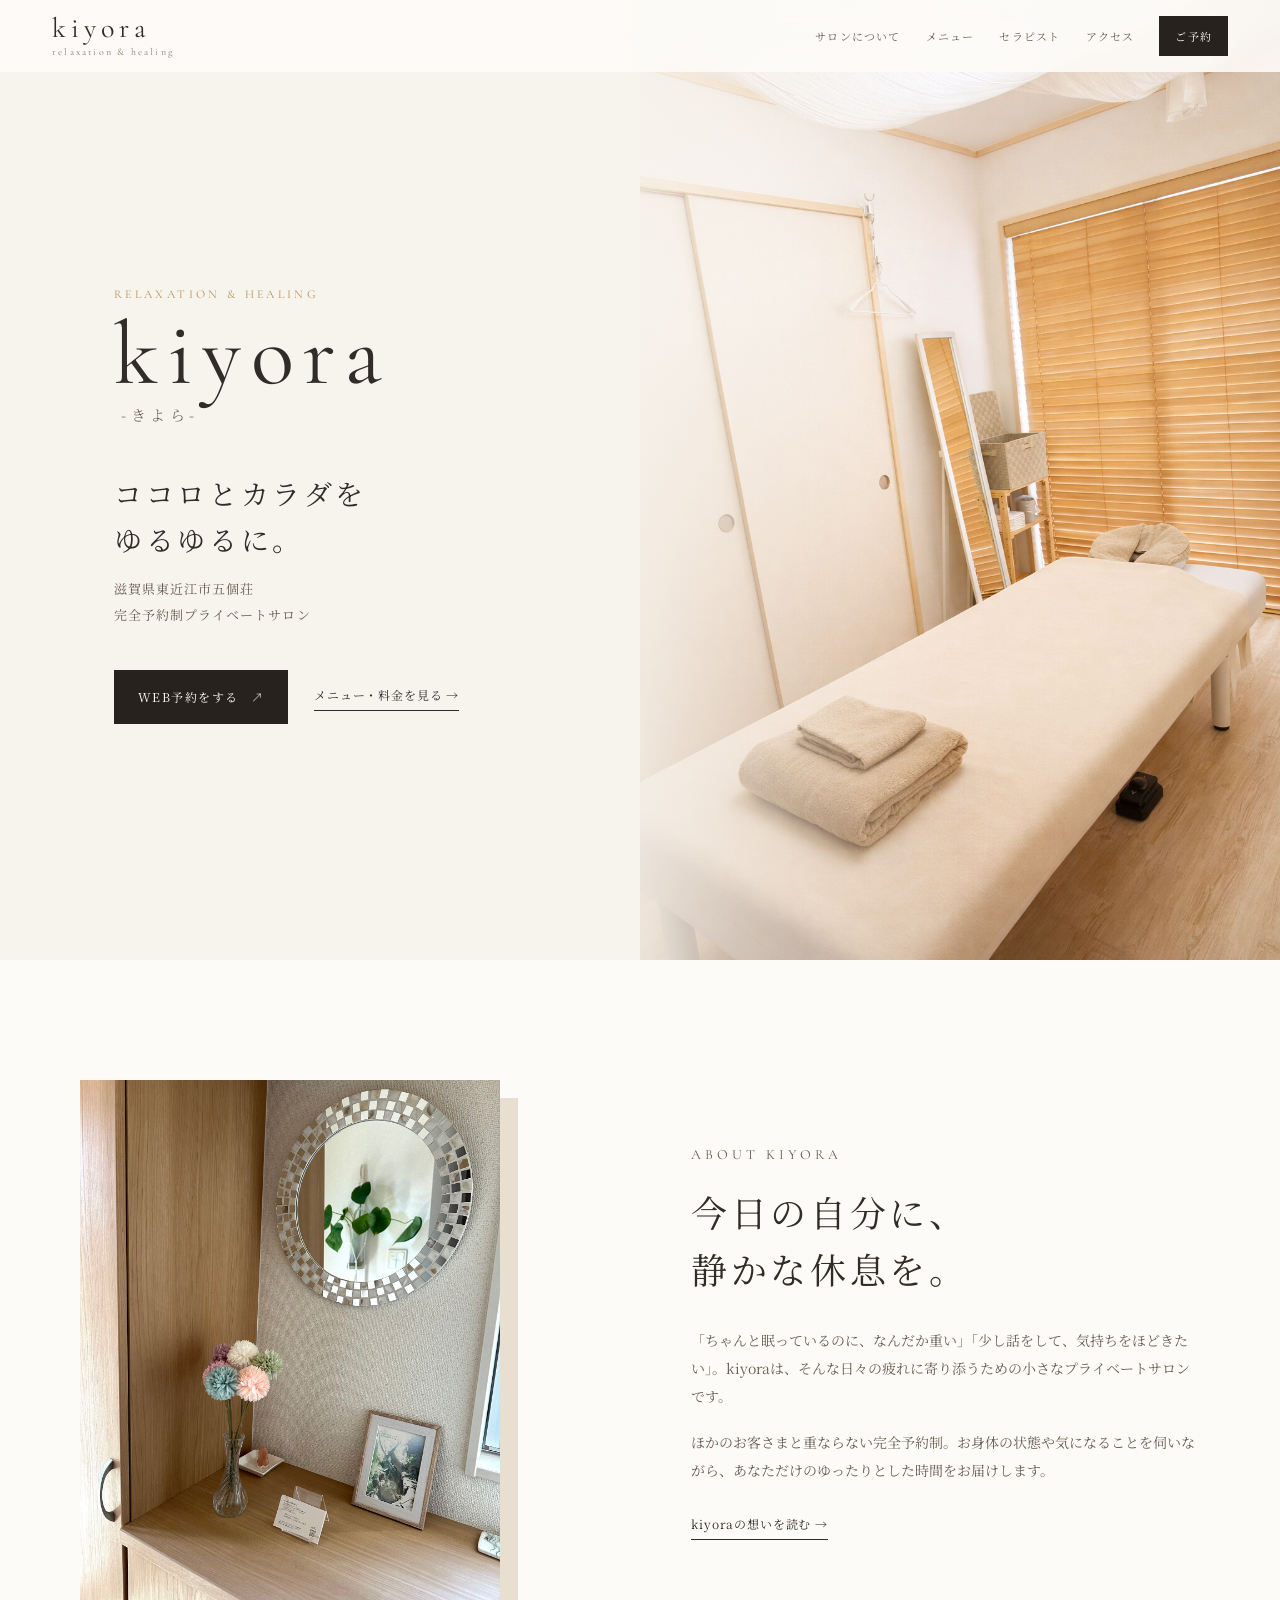
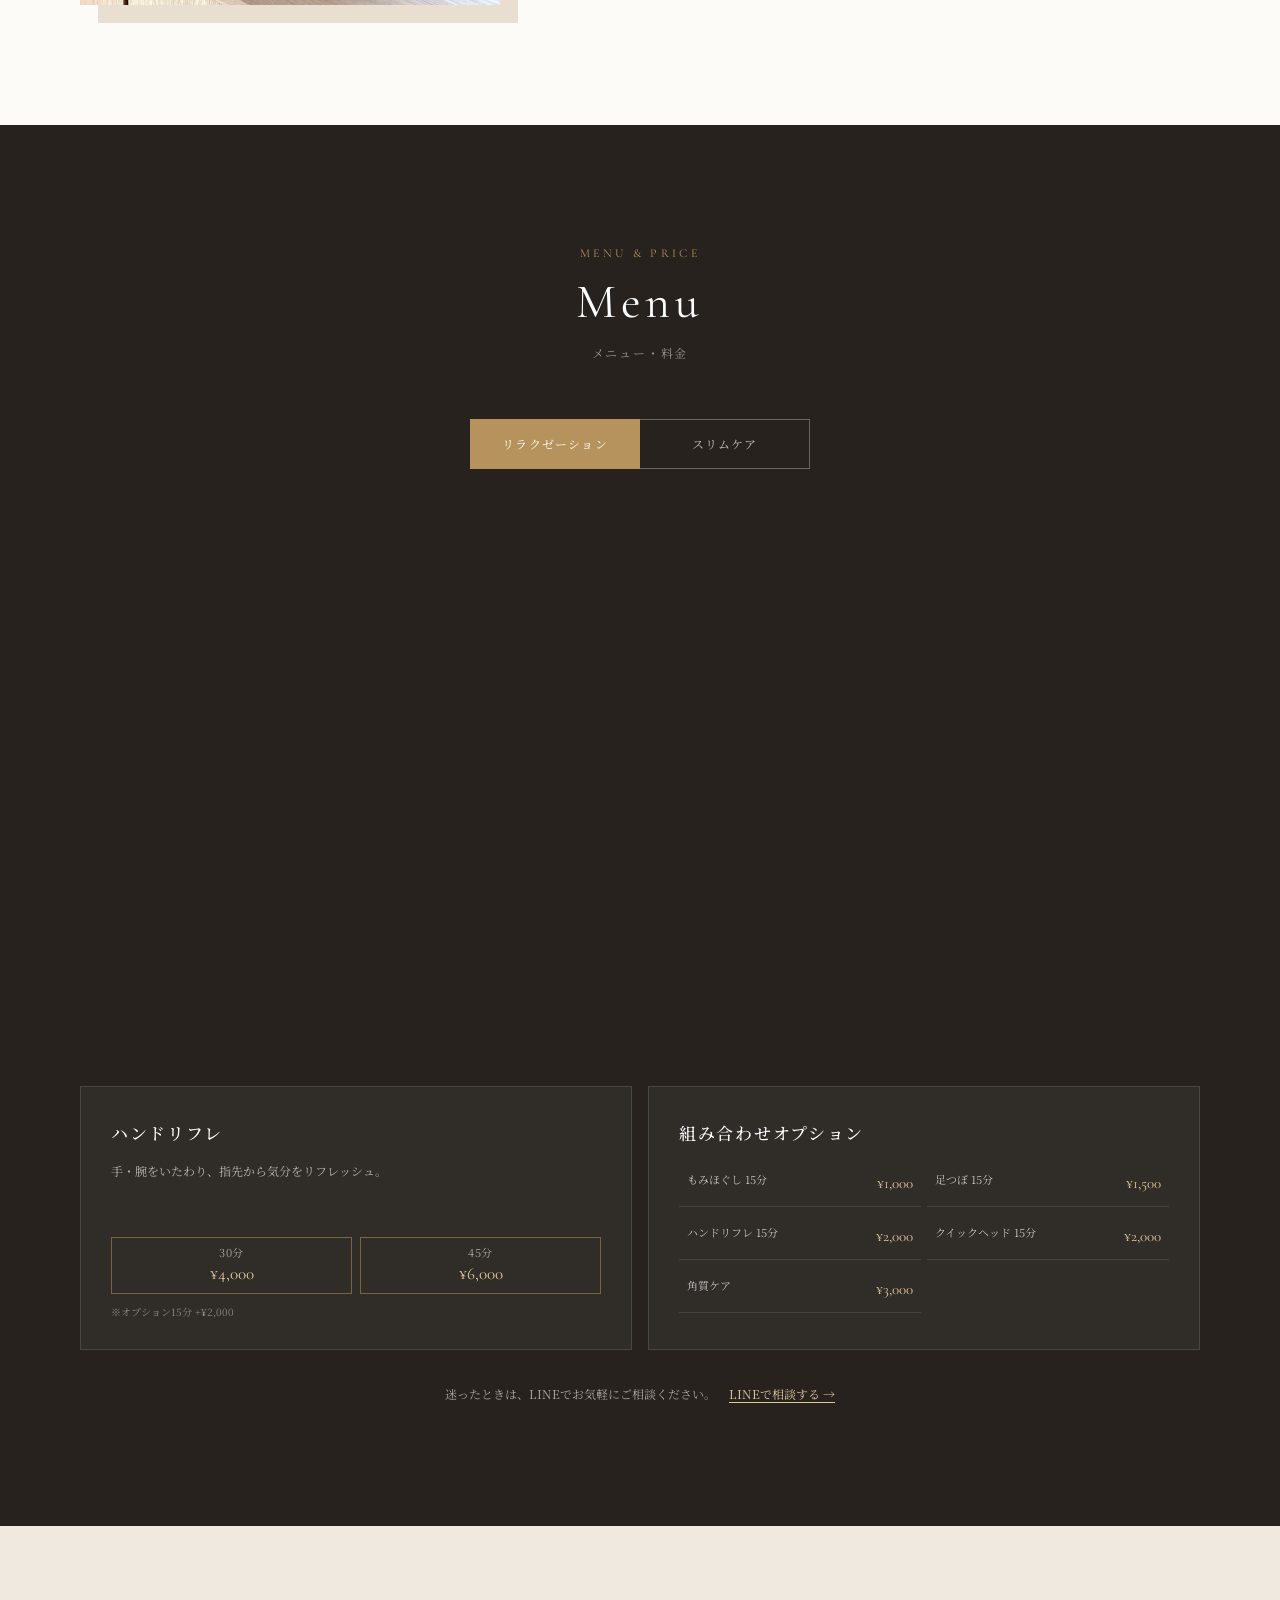
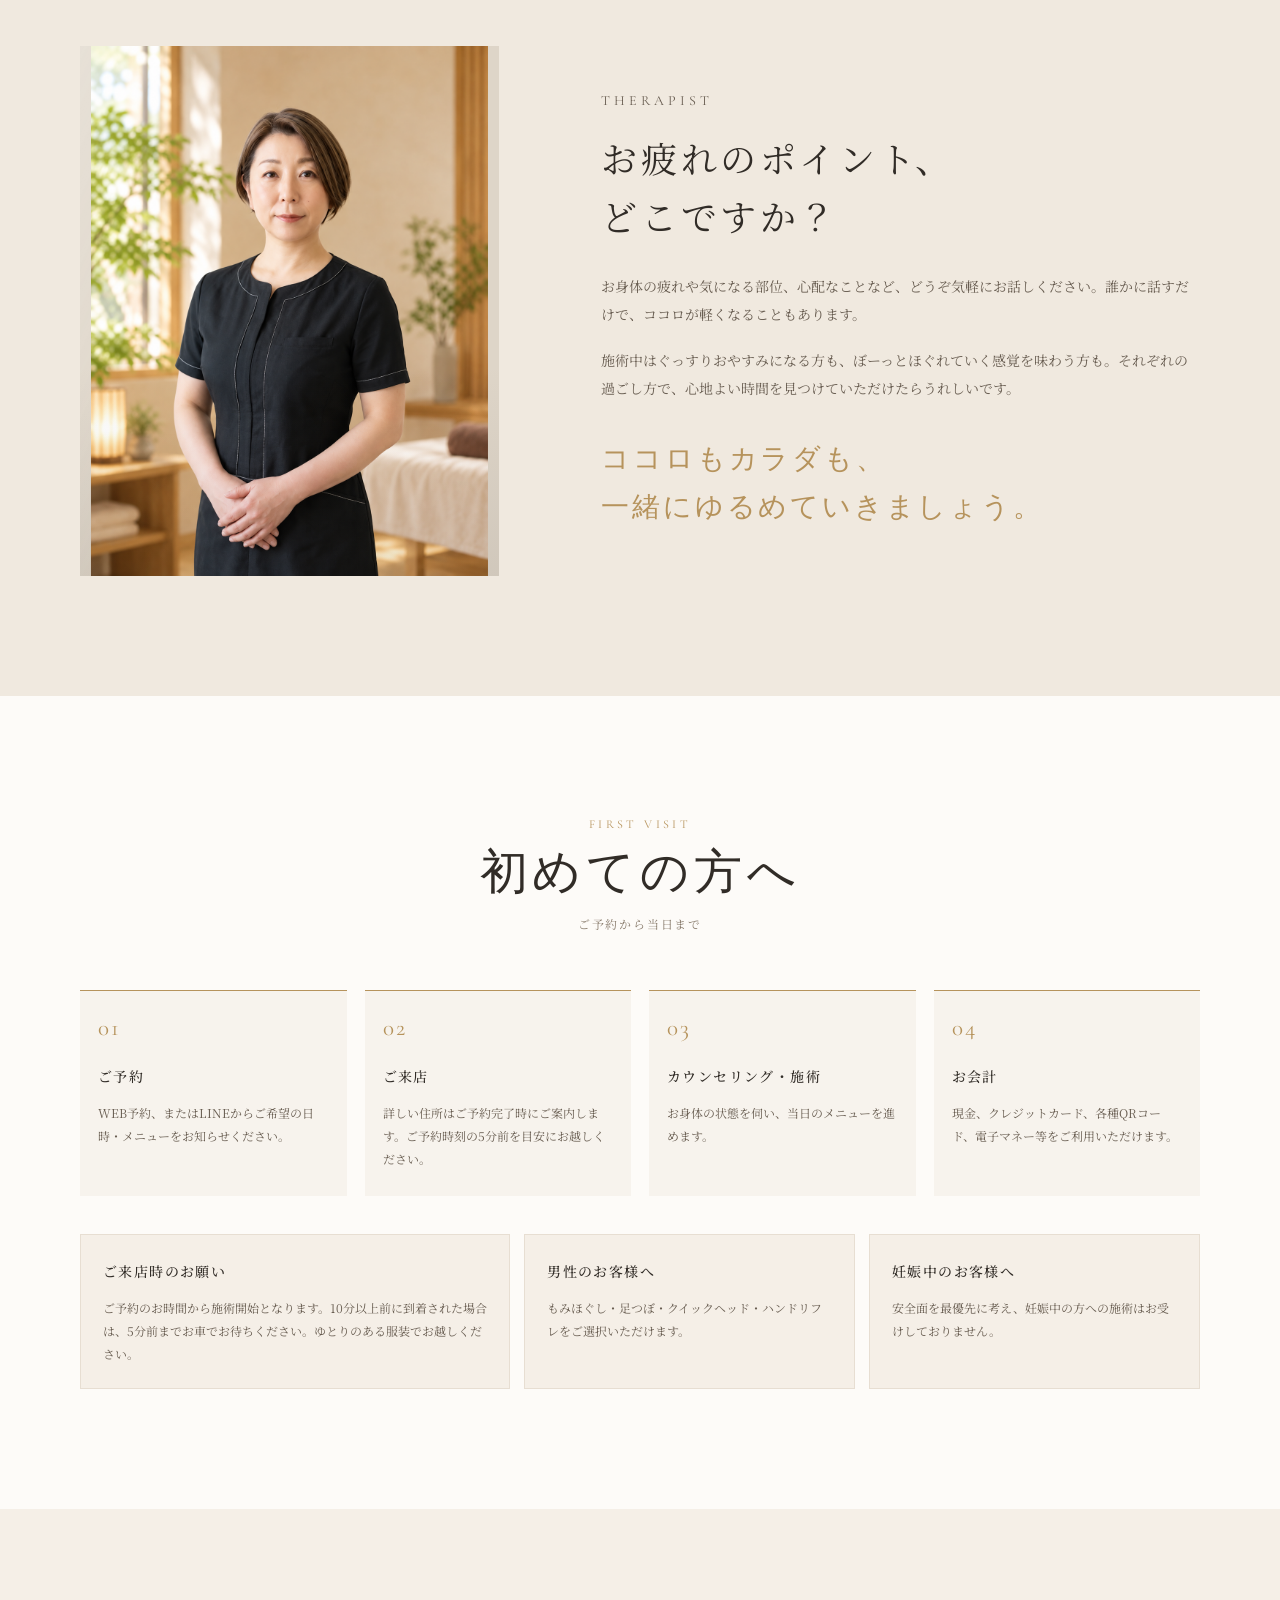
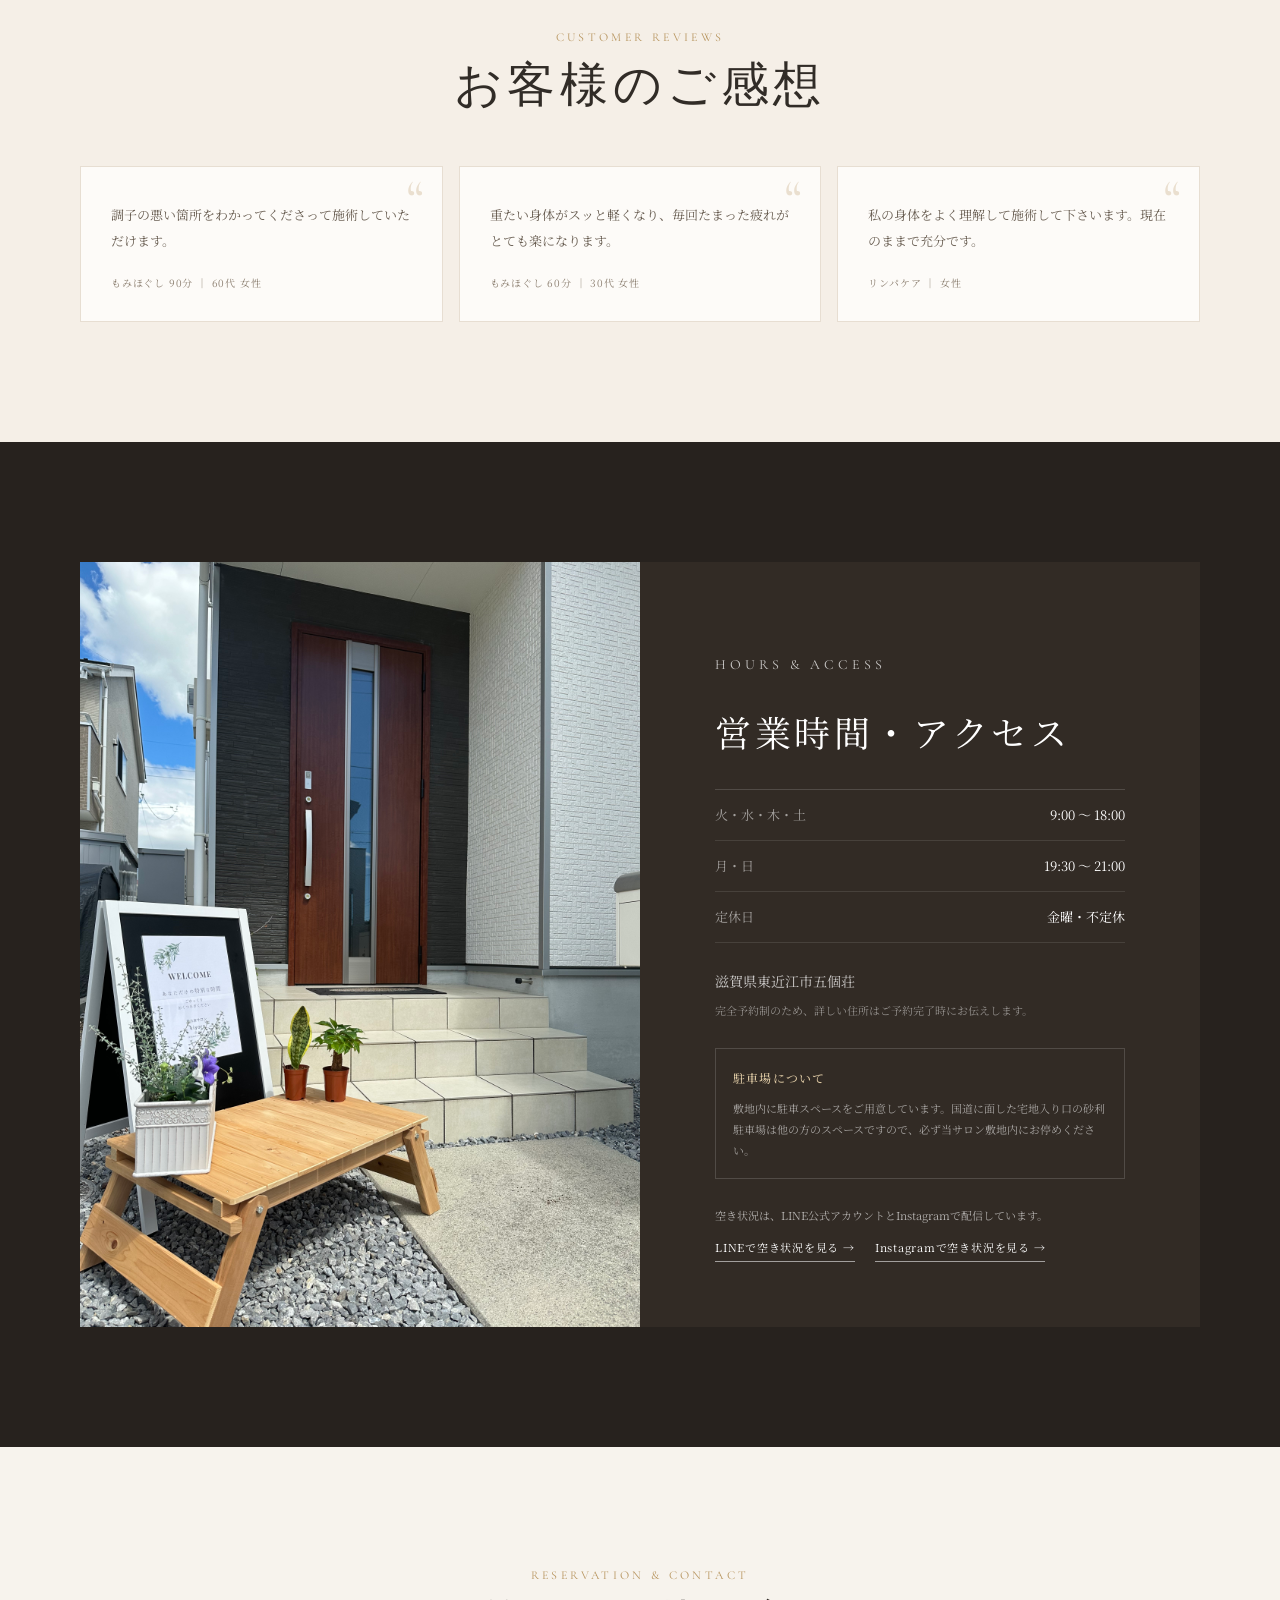
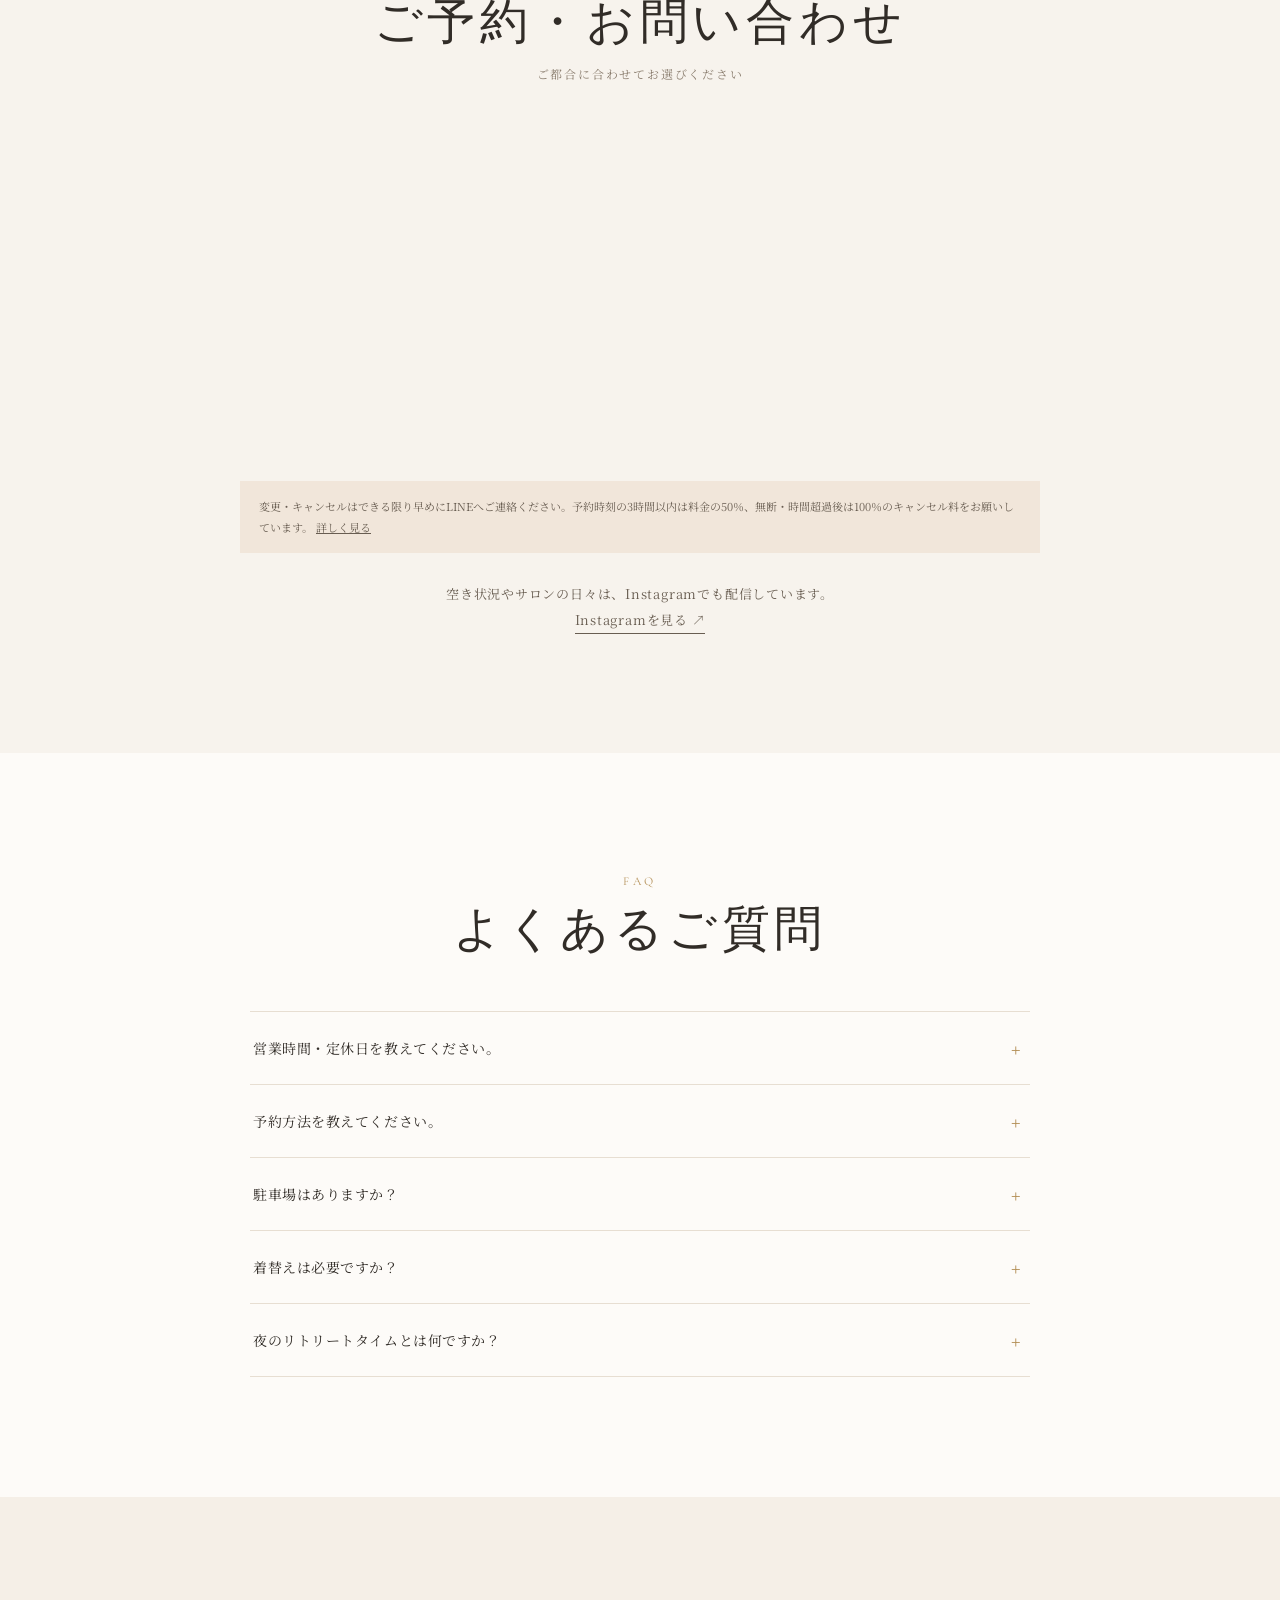
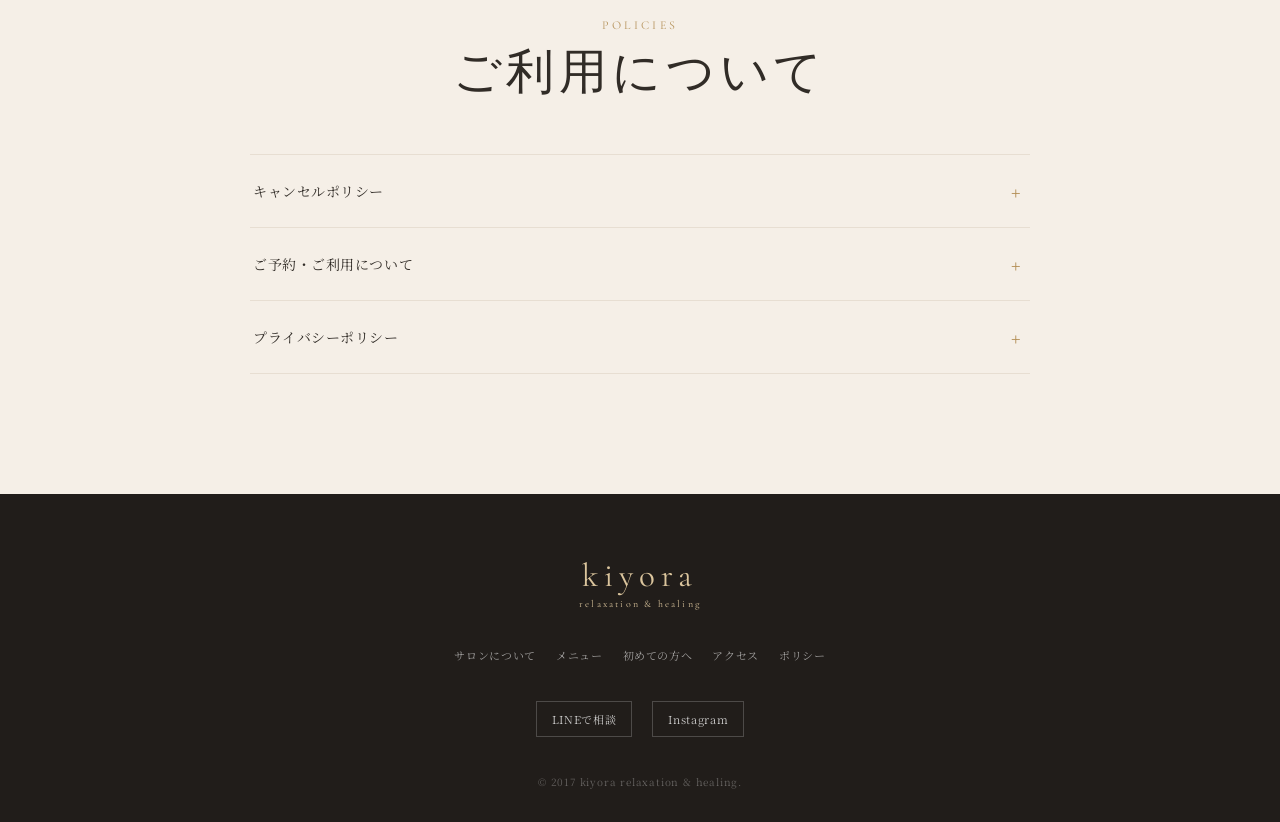
==== index.html @ ee91b372 "LPをリニューアル" ====
<!doctype html>
<html lang="ja">
<head>
<meta charset="UTF-8">
<meta name="viewport" content="width=device-width, initial-scale=1">
<title>kiyora -きよら-｜滋賀県東近江市五個荘の完全予約制リラクゼーションサロン</title>
<meta name="description" content="滋賀県東近江市五個荘の完全予約制プライベートサロン kiyora -きよら-。もみほぐし、リンパケア、足つぼ、ヘッドケアなど、お一人おひとりに寄り添う施術をご提供します。">
<meta name="robots" content="index,follow,max-image-preview:large">
<link rel="canonical" href="https://kiyora-relaxation.github.io/">
<meta property="og:locale" content="ja_JP">
<meta property="og:site_name" content="kiyora -きよら-">
<meta property="og:type" content="website">
<meta property="og:title" content="kiyora -きよら-｜滋賀県東近江市五個荘のプライベートサロン">
<meta property="og:description" content="ココロとカラダをゆるゆるに。完全予約制で、あなただけの静かな時間をお過ごしください。">
<meta property="og:url" content="https://kiyora-relaxation.github.io/">
<meta property="og:image" content="https://kiyora-relaxation.github.io/assets/images/ogp.jpg">
<meta property="og:image:width" content="1200">
<meta property="og:image:height" content="630">
<meta property="og:image:alt" content="kiyoraの施術部屋">
<meta name="twitter:card" content="summary_large_image">
<meta name="twitter:title" content="kiyora -きよら-｜滋賀県東近江市五個荘のプライベートサロン">
<meta name="twitter:description" content="ココロとカラダをゆるゆるに。完全予約制のリラクゼーションサロン。">
<meta name="twitter:image" content="https://kiyora-relaxation.github.io/assets/images/ogp.jpg">
<link rel="preconnect" href="https://fonts.googleapis.com">
<link rel="preconnect" href="https://fonts.gstatic.com" crossorigin>
<link href="https://fonts.googleapis.com/css2?family=Cormorant+Garamond:ital,wght@0,400;0,500;1,400&family=Noto+Serif+JP:wght@300;400;500;600&display=swap" rel="stylesheet">
<link rel="stylesheet" href="css/style.css">
<script type="application/ld+json">{"@context":"https://schema.org","@type":"HealthAndBeautyBusiness","name":"kiyora -きよら- relaxation & healing","url":"https://kiyora-relaxation.github.io/","image":"https://kiyora-relaxation.github.io/assets/images/ogp.jpg","description":"滋賀県東近江市五個荘の完全予約制プライベートリラクゼーションサロン。","address":{"@type":"PostalAddress","postalCode":"529-1444","addressRegion":"滋賀県","addressLocality":"東近江市五個荘","addressCountry":"JP"},"openingHoursSpecification":[{"@type":"OpeningHoursSpecification","dayOfWeek":["Tuesday","Wednesday","Thursday","Saturday"],"opens":"09:00","closes":"18:00"},{"@type":"OpeningHoursSpecification","dayOfWeek":["Monday","Sunday"],"opens":"19:30","closes":"21:00"}],"sameAs":["https://www.instagram.com/kiyora.relaxation.higashiomi/","https://lin.ee/B4hcPD2"],"priceRange":"¥2,000〜"}</script>
</head>
<body>
<a class="skip-link" href="#main">本文へ移動</a>
<header class="site-header" id="site-header">
<div class="header-inner">
<a class="header-logo" href="#top" aria-label="kiyora トップへ">
<span class="logo-en">kiyora</span>
<span class="logo-sub">relaxation &amp; healing</span>
</a>
<nav class="header-nav" aria-label="メインメニュー">
<a href="#about">サロンについて</a>
<a href="#menu">メニュー</a>
<a href="#owner">セラピスト</a>
<a href="#access">アクセス</a>
<a class="nav-reserve" href="#reservation">ご予約</a>
</nav>
<button class="hamburger" id="hamburger" type="button" aria-label="メニューを開く" aria-expanded="false" aria-controls="mobile-nav">
<span>
</span>
<span>
</span>
<span>
</span>
</button>
</div>
<nav class="mobile-nav" id="mobile-nav" aria-label="モバイルメニュー" hidden>
<a href="#about" class="mobile-nav-link">サロンについて</a>
<a href="#menu" class="mobile-nav-link">メニュー・料金</a>
<a href="#owner" class="mobile-nav-link">セラピスト</a>
<a href="#first-visit" class="mobile-nav-link">初めての方へ</a>
<a href="#access" class="mobile-nav-link">営業時間・アクセス</a>
<a href="#faq" class="mobile-nav-link">よくあるご質問</a>
<a href="#reservation" class="nav-reserve mobile-nav-link">WEB予約・LINE相談</a>
</nav>
</header>
<main id="main">
<section class="hero" id="top" aria-labelledby="hero-title">
<div class="hero-copy">
<p class="eyebrow">relaxation &amp; healing</p>
<h1 id="hero-title">kiyora <span>-きよら-</span>
</h1>
<p class="hero-message">ココロとカラダを<br>ゆるゆるに。</p>
<p class="hero-description">滋賀県東近江市五個荘<br>完全予約制プライベートサロン</p>
<div class="hero-actions">
<a class="btn btn-primary" href="https://kiyora-yoyaku.pages.dev" target="_blank" rel="noopener">WEB予約をする <span aria-hidden="true">↗</span>
</a>
<a class="text-link" href="#menu">メニュー・料金を見る →</a>
</div>
</div>
<div class="hero-media">
<img src="assets/images/treatment-room.png" alt="やわらかな光が入るkiyoraの施術部屋" fetchpriority="high">
</div>
</section>
<section class="section intro" id="about">
<div class="container split-layout">
<div class="intro-photo reveal">
<img src="assets/images/display.jpeg" alt="植物とウェルカムボードがあるサロン内のディスプレイ" loading="lazy">
</div>
<div class="section-copy reveal">
<p class="eyebrow">about kiyora</p>
<h2>今日の自分に、<br>静かな休息を。</h2>
<p>「ちゃんと眠っているのに、なんだか重い」「少し話をして、気持ちをほどきたい」。kiyoraは、そんな日々の疲れに寄り添うための小さなプライベートサロンです。</p>
<p>ほかのお客さまと重ならない完全予約制。お身体の状態や気になることを伺いながら、あなただけのゆったりとした時間をお届けします。</p>
<a class="text-link" href="#owner">kiyoraの想いを読む →</a>
</div>
</div>
</section>
<section class="section menu-section" id="menu">
<div class="container">
<header class="section-heading">
<p class="eyebrow">menu &amp; price</p>
<h2>Menu</h2>
<p>メニュー・料金</p>
</header>
<div class="menu-tabs" role="tablist" aria-label="メニューの種類">
<button class="menu-tab active" type="button" role="tab" aria-selected="true" aria-controls="tab-relax" id="relax-tab" data-tab="relax">リラクゼーション</button>
<button class="menu-tab" type="button" role="tab" aria-selected="false" aria-controls="tab-slim" id="slim-tab" data-tab="slim">スリムケア</button>
</div>
<div class="menu-panel active" id="tab-relax" role="tabpanel" aria-labelledby="relax-tab">
<div class="menu-grid">
<article class="menu-card reveal">
<h3>リンパケア</h3>
<p>オイルマッサージの後にお身体を温める、ゆったり受けていただくコースです。</p>
<div class="prices">
<span>
<b>60分</b>¥8,500<small>部分ケア</small>
</span>
<span>
<b>90分</b>¥12,500<small>全身ケア</small>
</span>
</div>
<small>※30分（背面または半身）はオプション ¥4,500</small>
</article>
<article class="menu-card reveal">
<h3>もみほぐし</h3>
<p>全身をバランスよくほぐし、日々の疲れをゆるめる人気コースです。</p>
<div class="prices four">
<span>
<b>30分</b>¥2,000</span>
<span>
<b>60分</b>¥4,000</span>
<span>
<b>90分</b>¥6,000</span>
<span>
<b>120分</b>¥8,000</span>
</div>
<small>※延長15分 +¥1,000</small>
</article>
<article class="menu-card reveal">
<h3>足つぼ</h3>
<p>足裏からゆっくりほぐし、すっきりしたい日に。</p>
<div class="prices">
<span>
<b>30分</b>¥3,000</span>
<span>
<b>45分</b>¥4,500</span>
<span>
<b>60分</b>¥6,000</span>
</div>
<small>※オプション15分 +¥1,500</small>
</article>
<article class="menu-card reveal">
<h3>クイックヘッド</h3>
<p>頭・首・肩まわりを心地よくほぐします。</p>
<div class="prices">
<span>
<b>30分</b>¥4,000</span>
<span>
<b>45分</b>¥6,000</span>
</div>
<small>※オプション15分 +¥2,000</small>
</article>
<article class="menu-card reveal">
<h3>ハンドリフレ</h3>
<p>手・腕をいたわり、指先から気分をリフレッシュ。</p>
<div class="prices">
<span>
<b>30分</b>¥4,000</span>
<span>
<b>45分</b>¥6,000</span>
</div>
<small>※オプション15分 +¥2,000</small>
</article>
<article class="menu-card option-card reveal">
<h3>組み合わせオプション</h3>
<dl>
<div>
<dt>もみほぐし 15分</dt>
<dd>¥1,000</dd>
</div>
<div>
<dt>足つぼ 15分</dt>
<dd>¥1,500</dd>
</div>
<div>
<dt>ハンドリフレ 15分</dt>
<dd>¥2,000</dd>
</div>
<div>
<dt>クイックヘッド 15分</dt>
<dd>¥2,000</dd>
</div>
<div>
<dt>角質ケア</dt>
<dd>¥3,000</dd>
</div>
</dl>
</article>
</div>
</div>
<div class="menu-panel" id="tab-slim" role="tabpanel" aria-labelledby="slim-tab" hidden>
<div class="menu-grid slim-grid">
<article class="menu-card">
<h3>お手軽スリムEMS</h3>
<p>気になる部位へ、短時間で取り入れられるケアです。</p>
<div class="prices">
<span>
<b>30分</b>¥3,000</span>
<span>
<b>40分</b>¥4,000</span>
</div>
</article>
<article class="menu-card">
<h3>本格痩身キャビテーションコース</h3>
<p>キャビテーションとEMSを組み合わせ、気になる部位へアプローチするコースです。お時間に余裕をもってご予約ください。</p>
<div class="prices">
<span>
<b>120分 / 3ブロックまで</b>¥12,000</span>
</div>
<small>※ブロック追加 +¥2,000 / 1ブロック　※感じ方には個人差があります。</small>
</article>
</div>
</div>
<p class="menu-cta">迷ったときは、LINEでお気軽にご相談ください。 <a href="https://lin.ee/B4hcPD2" target="_blank" rel="noopener">LINEで相談する →</a>
</p>
</div>
</section>
<section class="section owner" id="owner">
<div class="container owner-layout">
<div class="owner-photo reveal">
<img src="assets/images/therapist-salon.png" alt="やわらかなサロンの光に包まれたkiyoraのセラピスト" loading="lazy">
</div>
<div class="section-copy reveal">
<p class="eyebrow">therapist</p>
<h2>お疲れのポイント、<br>どこですか？</h2>
<p>お身体の疲れや気になる部位、心配なことなど、どうぞ気軽にお話しください。誰かに話すだけで、ココロが軽くなることもあります。</p>
<p>施術中はぐっすりおやすみになる方も、ぼーっとほぐれていく感覚を味わう方も。それぞれの過ごし方で、心地よい時間を見つけていただけたらうれしいです。</p>
<blockquote>ココロもカラダも、<br>一緒にゆるめていきましょう。</blockquote>
</div>
</div>
</section>
<section class="section first-visit" id="first-visit">
<div class="container">
<header class="section-heading">
<p class="eyebrow">first visit</p>
<h2>初めての方へ</h2>
<p>ご予約から当日まで</p>
</header>
<ol class="steps">
<li class="reveal">
<span>01</span>
<h3>ご予約</h3>
<p>WEB予約、またはLINEからご希望の日時・メニューをお知らせください。</p>
</li>
<li class="reveal">
<span>02</span>
<h3>ご来店</h3>
<p>詳しい住所はご予約完了時にご案内します。ご予約時刻の5分前を目安にお越しください。</p>
</li>
<li class="reveal">
<span>03</span>
<h3>カウンセリング・施術</h3>
<p>お身体の状態を伺い、当日のメニューを進めます。</p>
</li>
<li class="reveal">
<span>04</span>
<h3>お会計</h3>
<p>現金、クレジットカード、各種QRコード、電子マネー等をご利用いただけます。</p>
</li>
</ol>
<div class="visit-notes">
<article>
<h3>ご来店時のお願い</h3>
<p>ご予約のお時間から施術開始となります。10分以上前に到着された場合は、5分前までお車でお待ちください。ゆとりのある服装でお越しください。</p>
</article>
<article>
<h3>男性のお客様へ</h3>
<p>もみほぐし・足つぼ・クイックヘッド・ハンドリフレをご選択いただけます。</p>
</article>
<article>
<h3>妊娠中のお客様へ</h3>
<p>安全面を最優先に考え、妊娠中の方への施術はお受けしておりません。</p>
</article>
</div>
</div>
</section>
<section class="section reviews" id="reviews">
<div class="container">
<header class="section-heading">
<p class="eyebrow">customer reviews</p>
<h2>お客様のご感想</h2>
</header>
<div class="reviews-grid">
<blockquote class="review reveal">
<span aria-hidden="true">“</span>
<p>調子の悪い箇所をわかってくださって施術していただけます。</p>
<footer>もみほぐし 90分 ｜ 60代 女性</footer>
</blockquote>
<blockquote class="review reveal">
<span aria-hidden="true">“</span>
<p>重たい身体がスッと軽くなり、毎回たまった疲れがとても楽になります。</p>
<footer>もみほぐし 60分 ｜ 30代 女性</footer>
</blockquote>
<blockquote class="review reveal">
<span aria-hidden="true">“</span>
<p>私の身体をよく理解して施術して下さいます。現在のままで充分です。</p>
<footer>リンパケア ｜ 女性</footer>
</blockquote>
</div>
</div>
</section>
<section class="section access" id="access">
<div class="container access-layout">
<div class="access-image reveal">
<img src="assets/images/approach.jpeg" alt="kiyoraの玄関アプローチとウェルカムボード" loading="lazy">
</div>
<div class="access-content reveal">
<p class="eyebrow">hours &amp; access</p>
<h2>営業時間・アクセス</h2>
<dl class="hours">
<div>
<dt>火・水・木・土</dt>
<dd>9:00 〜 18:00</dd>
</div>
<div>
<dt>月・日</dt>
<dd>19:30 〜 21:00</dd>
</div>
<div>
<dt>定休日</dt>
<dd>金曜・不定休</dd>
</div>
</dl>
<p>滋賀県東近江市五個荘<br>
<small>完全予約制のため、詳しい住所はご予約完了時にお伝えします。</small>
</p>
<div class="parking">
<h3>駐車場について</h3>
<p>敷地内に駐車スペースをご用意しています。国道に面した宅地入り口の砂利駐車場は他の方のスペースですので、必ず当サロン敷地内にお停めください。</p>
</div>
<a class="text-link light" href="https://lin.ee/B4hcPD2" target="_blank" rel="noopener">LINEで営業日カレンダーを受け取る →</a>
</div>
</div>
</section>
<section class="section reservation" id="reservation">
<div class="container">
<header class="section-heading">
<p class="eyebrow">reservation &amp; contact</p>
<h2>ご予約・お問い合わせ</h2>
<p>ご都合に合わせてお選びください</p>
</header>
<div class="reservation-grid">
<article class="reservation-card reveal">
<p class="card-label">24 hours</p>
<h3>WEB予約</h3>
<p>空き状況を見ながら、いつでもご予約いただけます。当日のご予約は16:00まで。</p>
<a class="btn btn-primary" href="https://kiyora-yoyaku.pages.dev" target="_blank" rel="noopener">WEB予約をする ↗</a>
</article>
<article class="reservation-card reveal">
<p class="card-label">chat</p>
<h3>LINEで予約・相談</h3>
<p>当日16:00以降のご連絡、メニューのご相談、WEB予約にないコースのご予約はこちらへ。</p>
<a class="btn btn-line" href="https://lin.ee/B4hcPD2" target="_blank" rel="noopener">LINEを開く ↗</a>
<small>@qot5274j</small>
</article>
</div>
<p class="cancel-summary">変更・キャンセルはできる限り早めにLINEへご連絡ください。予約時刻の3時間以内は料金の50％、無断・時間超過後は100％のキャンセル料をお願いしています。 <a href="#policies">詳しく見る</a>
</p>
<p class="instagram-link">
<a href="https://www.instagram.com/kiyora.relaxation.higashiomi/" target="_blank" rel="noopener">Instagramでサロンの日々を見る ↗</a>
</p>
</div>
</section>
<section class="section faq" id="faq">
<div class="container narrow">
<header class="section-heading">
<p class="eyebrow">faq</p>
<h2>よくあるご質問</h2>
</header>
<div class="accordion">
<article class="accordion-item">
<button class="accordion-trigger" type="button" aria-expanded="false" aria-controls="faq-hours">
<span>営業時間・定休日を教えてください。</span>
<b aria-hidden="true">+</b>
</button>
<div class="accordion-body" id="faq-hours" hidden>
<p>火・水・木・土は9:00〜18:00、月・日は19:30〜21:00です。金曜は定休日です。そのほかの定休日は<a href="https://kiyora-yoyaku.pages.dev" target="_blank" rel="noopener">営業日カレンダー</a>をご確認ください。</p>
</div>
</article>
<article class="accordion-item">
<button class="accordion-trigger" type="button" aria-expanded="false" aria-controls="faq-booking">
<span>予約方法を教えてください。</span>
<b aria-hidden="true">+</b>
</button>
<div class="accordion-body" id="faq-booking" hidden>
<p>WEB予約またはLINE公式アカウントからご予約いただけます。WEB予約は当日16:00まで。以降はLINEへご連絡ください。</p>
</div>
</article>
<article class="accordion-item">
<button class="accordion-trigger" type="button" aria-expanded="false" aria-controls="faq-parking">
<span>駐車場はありますか？</span>
<b aria-hidden="true">+</b>
</button>
<div class="accordion-body" id="faq-parking" hidden>
<p>敷地内に駐車スペースをご用意しています。アクセス欄の駐車に関するお願いをご確認ください。</p>
</div>
</article>
<article class="accordion-item">
<button class="accordion-trigger" type="button" aria-expanded="false" aria-controls="faq-clothes">
<span>着替えは必要ですか？</span>
<b aria-hidden="true">+</b>
</button>
<div class="accordion-body" id="faq-clothes" hidden>
<p>基本的にゆとりのある服装でお越しいただければ、着替えは不要です。必要な場合はご予約時にお知らせください。</p>
</div>
</article>
<article class="accordion-item">
<button class="accordion-trigger" type="button" aria-expanded="false" aria-controls="faq-retreat">
<span>夜のリトリートタイムとは何ですか？</span>
<b aria-hidden="true">+</b>
</button>
<div class="accordion-body" id="faq-retreat" hidden>
<p>月・日曜日の19:30〜21:00に設けている、おひとり様限定のリフレッシュタイムです。お仕事帰りや眠りにつく前にゆったりお過ごしいただけます。</p>
</div>
</article>
</div>
</div>
</section>
<section class="section policies" id="policies">
<div class="container narrow">
<header class="section-heading">
<p class="eyebrow">policies</p>
<h2>ご利用について</h2>
</header>
<div class="accordion">
<article class="accordion-item">
<button class="accordion-trigger" type="button" aria-expanded="false" aria-controls="policy-cancel">
<span>キャンセルポリシー</span>
<b aria-hidden="true">+</b>
</button>
<div class="accordion-body" id="policy-cancel" hidden>
<p>変更・キャンセルは、できる限り早めにLINEへご連絡ください。予約時刻の3時間以上前であれば無料です。</p>
<table>
<thead>
<tr>
<th>ご連絡のタイミング</th>
<th>キャンセル料</th>
</tr>
</thead>
<tbody>
<tr>
<td>予約時刻の3時間以上前</td>
<td>無料</td>
</tr>
<tr>
<td>予約時刻の3時間以内</td>
<td>予約メニュー料金の50%</td>
</tr>
<tr>
<td>無断・時間超過後</td>
<td>予約メニュー料金の100%</td>
</tr>
</tbody>
</table>
<p>遅刻の場合は施術時間を短縮する場合があります。10分以上遅れられた場合はキャンセルとなる場合があります。</p>
</div>
</article>
<article class="accordion-item">
<button class="accordion-trigger" type="button" aria-expanded="false" aria-controls="policy-use">
<span>ご予約・ご利用について</span>
<b aria-hidden="true">+</b>
</button>
<div class="accordion-body" id="policy-use" hidden>
<p>当サロンは完全予約制です。WEB予約、LINE公式アカウントのチャット・LINE通話からご予約をお受けしています。施術中や移動中など、すぐに返信できない場合があります。</p>
</div>
</article>
<article class="accordion-item">
<button class="accordion-trigger" type="button" aria-expanded="false" aria-controls="policy-privacy">
<span>プライバシーポリシー</span>
<b aria-hidden="true">+</b>
</button>
<div class="accordion-body" id="policy-privacy" hidden>
<p>kiyora -きよら- relaxation &amp; healingは、取得した個人情報を施術サービスの提供、お問い合わせへの対応、情報提供のために使用します。法令で定める場合を除き、第三者へ提供しません。詳細はLINE公式アカウントからお問い合わせください。</p>
</div>
</article>
</div>
</div>
</section>
</main>
<footer class="site-footer">
<a class="footer-logo" href="#top">kiyora <span>relaxation &amp; healing</span>
</a>
<nav aria-label="フッターメニュー">
<a href="#about">サロンについて</a>
<a href="#menu">メニュー</a>
<a href="#first-visit">初めての方へ</a>
<a href="#access">アクセス</a>
<a href="#policies">ポリシー</a>
</nav>
<div class="footer-links">
<a href="https://lin.ee/B4hcPD2" target="_blank" rel="noopener">LINEで相談</a>
<a href="https://www.instagram.com/kiyora.relaxation.higashiomi/" target="_blank" rel="noopener">Instagram</a>
</div>
<p>© 2017 kiyora relaxation &amp; healing.</p>
</footer>
<nav class="mobile-cta" aria-label="すぐに予約する">
<a href="https://kiyora-yoyaku.pages.dev" target="_blank" rel="noopener">WEB予約</a>
<a href="https://lin.ee/B4hcPD2" target="_blank" rel="noopener">LINEで相談</a>
</nav>
<script src="js/main.js?v=20260921">
</script>
</body>
</html>
---- css/style.css ----
:root{--ink:#312c27;--deep:#27221e;--brown:#685d51;--muted:#8a7d6e;--sand:#f7f3ed;--cream:#fdfbf8;--line:#e7ded2;--gold:#b6935c;--green:#06c755;--serif:'Noto Serif JP',serif;--display:'Cormorant Garamond',serif}*{box-sizing:border-box}html{scroll-behavior:smooth}body{margin:0;background:var(--cream);color:var(--ink);font-family:var(--serif);font-size:15px;line-height:2}img{display:block;max-width:100%}a{color:inherit;text-decoration:none}button{font:inherit}.skip-link{position:fixed;z-index:200;top:8px;left:8px;padding:8px 14px;background:var(--deep);color:#fff;transform:translateY(-150%)}.skip-link:focus{transform:translateY(0)}.availability-info{margin-top:22px}.availability-info p{margin:0 0 10px!important;color:rgba(255,255,255,.62)!important;font-size:11px!important}.availability-info>div{display:flex;flex-wrap:wrap;gap:12px 20px}.availability-info .text-link{font-size:11px}.owner-photo{isolation:isolate;background:radial-gradient(circle at 78% 22%,rgba(255,255,255,.88) 0 10%,transparent 34%),linear-gradient(145deg,#e9dfd1 0%,#d7c8b6 52%,#bca68d 100%)}.therapist-backdrop{position:absolute;z-index:0;inset:0;background:linear-gradient(115deg,rgba(255,255,255,.38),transparent 42%),repeating-linear-gradient(90deg,transparent 0 38px,rgba(255,255,255,.1) 39px 40px);opacity:.72}.owner-photo img{z-index:1}.owner-photo:after{z-index:2}
.site-header{position:fixed;inset:0 0 auto;z-index:50;background:rgba(253,251,248,.9);border-bottom:1px solid transparent;backdrop-filter:blur(12px);transition:.25s}.site-header.scrolled{border-color:var(--line);box-shadow:0 4px 20px rgba(49,44,39,.05)}.header-inner{display:flex;align-items:center;justify-content:space-between;max-width:1240px;margin:auto;padding:14px 32px}.header-logo{display:flex;flex-direction:column;line-height:1}.logo-en,.footer-logo{font:400 28px/1 var(--display);letter-spacing:.18em}.logo-sub{margin-top:5px;color:var(--muted);font:10px/1 var(--display);letter-spacing:.22em}.header-nav{display:flex;align-items:center;gap:25px}.header-nav a{color:var(--brown);font-size:11px;letter-spacing:.11em}.nav-reserve{background:var(--deep);color:#fff!important;padding:9px 16px}.hamburger{display:none;border:0;background:transparent;padding:10px}.hamburger span{display:block;width:24px;height:1px;margin:5px;background:var(--ink);transition:.25s}.hamburger.open span:first-child{transform:translateY(6px) rotate(45deg)}.hamburger.open span:nth-child(2){opacity:0}.hamburger.open span:last-child{transform:translateY(-6px) rotate(-45deg)}.mobile-nav{padding:8px 28px 24px;background:var(--cream);border-top:1px solid var(--line)}.mobile-nav a{display:block;padding:10px 0;border-bottom:1px solid var(--line);font-size:13px;letter-spacing:.08em}.mobile-nav .nav-reserve{padding:12px;text-align:center;margin-top:14px;border:0}
.hero{min-height:760px;display:grid;grid-template-columns:minmax(0,1fr) minmax(440px,50vw);position:relative;background:var(--sand)}.hero-copy{align-self:center;max-width:590px;margin-left:auto;width:100%;padding:150px 64px 100px;position:relative;z-index:2}.eyebrow{margin:0 0 14px;color:var(--gold);font:400 12px/1.4 var(--display);letter-spacing:.28em;text-transform:uppercase}.hero h1{margin:0;font:400 clamp(58px,7vw,94px)/.85 var(--display);letter-spacing:.11em}.hero h1 span{display:block;margin:14px 0 0 7px;color:var(--brown);font:300 15px/1 var(--serif);letter-spacing:.3em}.hero-message{margin:48px 0 14px;font-size:clamp(20px,2.2vw,28px);line-height:1.65;letter-spacing:.13em}.hero-description{margin:0;color:var(--brown);font-size:13px;letter-spacing:.08em;line-height:2}.hero-actions{display:flex;gap:26px;align-items:center;margin-top:42px}.btn{display:inline-flex;align-items:center;justify-content:center;gap:12px;padding:14px 23px;border:1px solid transparent;font-size:12px;letter-spacing:.12em;transition:.2s}.btn-primary{background:var(--deep);color:#fff}.btn-primary:hover{background:#56493e}.btn-line{background:var(--green);color:#fff}.btn-line:hover{background:#00a746}.text-link{border-bottom:1px solid var(--ink);padding-bottom:3px;font-size:12px;letter-spacing:.07em}.text-link:hover{color:var(--gold);border-color:var(--gold)}.hero-media{position:relative;overflow:hidden}.hero-media::after{content:'';position:absolute;inset:0;background:linear-gradient(90deg,rgba(247,243,237,.85),rgba(247,243,237,.42) 24%,transparent 51%)}.hero-media img{width:100%;height:100%;object-fit:cover;object-position:52% center}
.container{width:min(1120px,calc(100% - 48px));margin:auto}.narrow{width:min(780px,calc(100% - 48px))}.section{padding:120px 0}.section-heading{text-align:center;margin-bottom:54px}.section-heading h2{margin:0;color:var(--ink);font:400 clamp(34px,4vw,48px)/1.1 var(--display);letter-spacing:.1em}.section-heading>p:last-child{margin:12px 0 0;color:var(--muted);font-size:12px;letter-spacing:.15em}.split-layout{display:grid;grid-template-columns:1fr 1fr;gap:clamp(48px,8vw,120px);align-items:center}.intro-photo{position:relative;max-width:420px}.intro-photo:before{content:'';position:absolute;inset:18px -18px -18px 18px;background:#e9dfd1}.intro-photo img{position:relative;width:100%;aspect-ratio:4/5;object-fit:cover}.section-copy h2,.access-content h2{margin:0 0 28px;font-size:clamp(26px,3vw,36px);font-weight:400;line-height:1.6;letter-spacing:.1em}.section-copy p{margin:0 0 18px;color:var(--brown);font-size:14px}.section-copy .text-link{display:inline-block;margin-top:10px}
.menu-section{background:var(--deep);color:#fff}.menu-section .section-heading h2{color:#fff}.menu-section .section-heading>p:last-child{color:rgba(255,255,255,.52)}.menu-tabs{display:flex;justify-content:center;margin:0 auto 40px}.menu-tab{min-width:170px;padding:12px 25px;background:transparent;border:1px solid rgba(255,255,255,.3);color:rgba(255,255,255,.72);font-size:12px;letter-spacing:.1em;cursor:pointer}.menu-tab+.menu-tab{border-left:0}.menu-tab.active{background:var(--gold);border-color:var(--gold);color:#fff}.menu-panel{display:none}.menu-panel.active{display:block}.menu-grid{display:grid;grid-template-columns:repeat(2,1fr);gap:16px}.menu-card{padding:29px 30px;background:rgba(255,255,255,.045);border:1px solid rgba(255,255,255,.12)}.menu-card h3{margin:0 0 10px;font-size:17px;font-weight:500;letter-spacing:.1em}.menu-card>p{min-height:58px;margin:0 0 19px;color:rgba(255,255,255,.65);font-size:12px;line-height:1.8}.prices{display:flex;gap:8px;flex-wrap:wrap}.prices span{flex:1;min-width:92px;padding:8px 10px;border:1px solid rgba(182,147,92,.55);color:#dfc99c;font:400 17px/1.3 var(--display);text-align:center;white-space:nowrap}.prices b{display:block;margin-bottom:4px;color:rgba(255,255,255,.6);font:400 11px/1.2 var(--serif);letter-spacing:.06em}.prices small{display:block;margin-top:4px;color:rgba(255,255,255,.5);font:10px/1.3 var(--serif)}.menu-card>small{display:block;margin-top:10px;color:rgba(255,255,255,.45);font-size:10px;line-height:1.6}.option-card dl{display:grid;grid-template-columns:1fr 1fr;gap:6px;margin:0}.option-card dl div{display:flex;justify-content:space-between;gap:10px;padding:8px;border-bottom:1px solid rgba(255,255,255,.1);font-size:11px}.option-card dt{color:rgba(255,255,255,.72)}.option-card dd{margin:0;color:#dfc99c;font-family:var(--display);font-size:15px}.menu-cta{margin:32px 0 0;text-align:center;color:rgba(255,255,255,.6);font-size:12px}.menu-cta a{margin-left:10px;color:#dfc99c;border-bottom:1px solid #dfc99c}
.owner{background:#f0e9df}.owner-layout{display:grid;grid-template-columns:minmax(250px,.7fr) 1fr;gap:clamp(48px,8vw,120px);align-items:center}.owner-photo{align-self:stretch;min-height:530px;position:relative;overflow:hidden;background:#ded5c8}.owner-photo:after{content:'';position:absolute;inset:auto 0 0;height:40%;background:linear-gradient(transparent,rgba(49,44,39,.08))}.owner-photo img{position:absolute;width:95%;height:100%;bottom:0;left:50%;transform:translateX(-50%);object-fit:contain;object-position:bottom}.owner blockquote{margin:34px 0 0;color:var(--gold);font:400 clamp(20px,2.6vw,28px)/1.7 var(--display);letter-spacing:.1em}
.first-visit{background:var(--cream)}.steps{display:grid;grid-template-columns:repeat(4,1fr);gap:18px;margin:0;padding:0;list-style:none}.steps li{padding:26px 18px;border-top:1px solid var(--gold);background:var(--sand)}.steps span{display:block;margin-bottom:22px;color:var(--gold);font:400 23px/1 var(--display);letter-spacing:.1em}.steps h3,.visit-notes h3{margin:0 0 12px;font-size:14px;font-weight:500;letter-spacing:.1em}.steps p,.visit-notes p{margin:0;color:var(--brown);font-size:12px;line-height:1.9}.visit-notes{display:grid;grid-template-columns:1.3fr 1fr 1fr;gap:14px;margin-top:38px}.visit-notes article{padding:22px;background:#f5efe7;border:1px solid var(--line)}.reviews{background:#f5efe7}.reviews-grid{display:grid;grid-template-columns:repeat(3,1fr);gap:16px}.review{position:relative;margin:0;padding:35px 30px 28px;background:var(--cream);border:1px solid var(--line)}.review>span{position:absolute;top:13px;right:18px;color:#eadfcf;font:400 54px/.7 var(--display)}.review p{position:relative;margin:0;color:var(--brown);font-size:13px;line-height:2}.review footer{margin-top:19px;color:var(--muted);font-size:10px;letter-spacing:.08em}
.access{background:var(--deep);color:#fff}.access-layout{display:grid;grid-template-columns:1fr 1fr}.access-image{min-height:650px;overflow:hidden}.access-image img{width:100%;height:100%;object-fit:cover}.access-content{padding:65px clamp(35px,6vw,75px);background:#322b25}.access-content h2{color:#fff}.access-content>p{margin:24px 0;color:rgba(255,255,255,.75);font-size:14px;line-height:2}.access-content small{color:rgba(255,255,255,.48);font-size:11px}.hours{margin:0;border-top:1px solid rgba(255,255,255,.15)}.hours div{display:flex;justify-content:space-between;gap:20px;padding:12px 0;border-bottom:1px solid rgba(255,255,255,.1);font-size:13px}.hours dt{color:rgba(255,255,255,.55)}.hours dd{margin:0}.parking{margin:25px 0;padding:17px;border:1px solid rgba(255,255,255,.15)}.parking h3{margin:0 0 8px;color:#dcc8a3;font-size:12px;font-weight:500;letter-spacing:.1em}.parking p{margin:0;color:rgba(255,255,255,.57);font-size:11px;line-height:1.9}.light{border-color:rgba(255,255,255,.55);color:#fff}
.reservation{background:var(--sand)}.reservation-grid{display:grid;grid-template-columns:1fr 1fr;gap:18px;width:min(800px,100%);margin:auto}.reservation-card{padding:38px 34px;background:var(--cream);border:1px solid var(--line);text-align:center}.reservation-card h3{margin:0 0 15px;font-size:20px;font-weight:500;letter-spacing:.1em}.card-label{margin:0 0 18px;color:var(--gold);font:400 13px/1 var(--display);letter-spacing:.22em;text-transform:uppercase}.reservation-card>p:not(.card-label){min-height:52px;margin:0 0 25px;color:var(--brown);font-size:12px;line-height:1.85}.reservation-card small{display:block;margin-top:10px;color:var(--muted);font:12px var(--display);letter-spacing:.1em}.cancel-summary{width:min(800px,100%);margin:22px auto 0;padding:15px 19px;background:#f1e6da;color:var(--brown);font-size:11px;line-height:1.9}.cancel-summary a{text-decoration:underline}.instagram-link{text-align:center;margin:28px 0 0;color:var(--brown);font-size:13px;letter-spacing:.06em}.instagram-link a{border-bottom:1px solid var(--brown);padding-bottom:4px}
.faq{background:var(--cream)}.policies{background:#f5efe7}.accordion{border-top:1px solid var(--line)}.accordion-item{border-bottom:1px solid var(--line)}.accordion-trigger{width:100%;display:flex;align-items:center;justify-content:space-between;gap:18px;padding:22px 3px;border:0;background:none;color:var(--ink);text-align:left;font-size:14px;letter-spacing:.04em;cursor:pointer}.accordion-trigger b{flex:0 0 22px;color:var(--gold);font:400 24px/1 var(--display);text-align:center;transition:.2s}.accordion-trigger[aria-expanded=true] b{transform:rotate(45deg)}.accordion-body{padding:0 3px 24px;color:var(--brown);font-size:13px;line-height:2}.accordion-body p{margin:0 0 12px}.accordion-body a{text-decoration:underline}.accordion-body table{width:100%;border-collapse:collapse;margin:14px 0;font-size:11px}.accordion-body th,.accordion-body td{padding:10px;border:1px solid var(--line);text-align:left}.accordion-body th{background:var(--sand);font-weight:500}
.site-footer{padding:65px 24px 30px;background:#211d1a;color:rgba(255,255,255,.58);text-align:center}.footer-logo{display:inline-flex;flex-direction:column;color:#dbc59d;font-size:33px}.footer-logo span{margin-top:7px;font:10px/1 var(--display);letter-spacing:.22em}.site-footer nav,.footer-links{display:flex;justify-content:center;flex-wrap:wrap;gap:20px;margin:35px auto}.site-footer nav a,.footer-links a{font-size:11px;letter-spacing:.06em}.footer-links a{padding:6px 15px;border:1px solid rgba(255,255,255,.2);color:rgba(255,255,255,.75)}.site-footer p{margin:28px 0 0;color:rgba(255,255,255,.3);font-size:10px;letter-spacing:.08em}.mobile-cta{display:none}.reveal{opacity:0;transform:translateY(20px);transition:opacity .65s ease,transform .65s ease}.reveal.visible{opacity:1;transform:none}
@media(max-width:800px){body{padding-bottom:59px}.header-inner{padding:14px 20px}.header-nav{display:none}.hamburger{display:block}.hero{min-height:100svh;display:flex;flex-direction:column;justify-content:flex-end}.hero-media{position:absolute;inset:0}.hero-media:after{background:linear-gradient(90deg,rgba(247,243,237,.95),rgba(247,243,237,.72) 52%,rgba(247,243,237,.18)),linear-gradient(0deg,rgba(247,243,237,.9),transparent 45%)}.hero-media img{object-position:57% center}.hero-copy{max-width:none;margin:0;padding:128px 28px 70px}.hero-message{margin-top:36px}.hero-actions{align-items:flex-start;flex-direction:column;gap:22px;margin-top:33px}.section{padding:78px 0}.container,.narrow{width:min(100% - 40px,600px)}.split-layout,.owner-layout,.access-layout{grid-template-columns:1fr;gap:38px}.intro-photo{max-width:none;width:85%;margin-left:auto}.intro-photo img{aspect-ratio:1/1}.menu-grid{grid-template-columns:1fr}.menu-card>p{min-height:0}.owner-photo{min-height:430px;max-width:340px;width:100%;margin:auto}.steps{grid-template-columns:1fr 1fr}.visit-notes{grid-template-columns:1fr;gap:10px}.reviews-grid{grid-template-columns:1fr}.access-image{min-height:390px}.access-content{padding:45px 30px}.reservation-grid{grid-template-columns:1fr}.section-heading{margin-bottom:37px}.mobile-cta{display:grid;grid-template-columns:1fr 1fr;position:fixed;z-index:40;right:0;bottom:0;left:0;box-shadow:0 -3px 16px rgba(49,44,39,.14)}.mobile-cta a{padding:15px 8px;background:var(--deep);color:#fff;text-align:center;font-size:12px;letter-spacing:.08em}.mobile-cta a+a{background:var(--green)}.reveal{opacity:1;transform:none}.site-footer{padding-bottom:28px}}@media(max-width:440px){.hero h1{font-size:58px}.hero-message{font-size:21px}.section-copy h2,.access-content h2{font-size:25px}.menu-tab{min-width:0;flex:1;padding:12px 8px;font-size:11px}.menu-card{padding:25px 20px}.prices.four span{min-width:45%}.steps{grid-template-columns:1fr}.access-image{min-height:330px}.reservation-card{padding:30px 20px}.site-footer nav{gap:12px}}@media(prefers-reduced-motion:reduce){html{scroll-behavior:auto}*,*::before,*::after{transition-duration:.01ms!important;animation-duration:.01ms!important}}
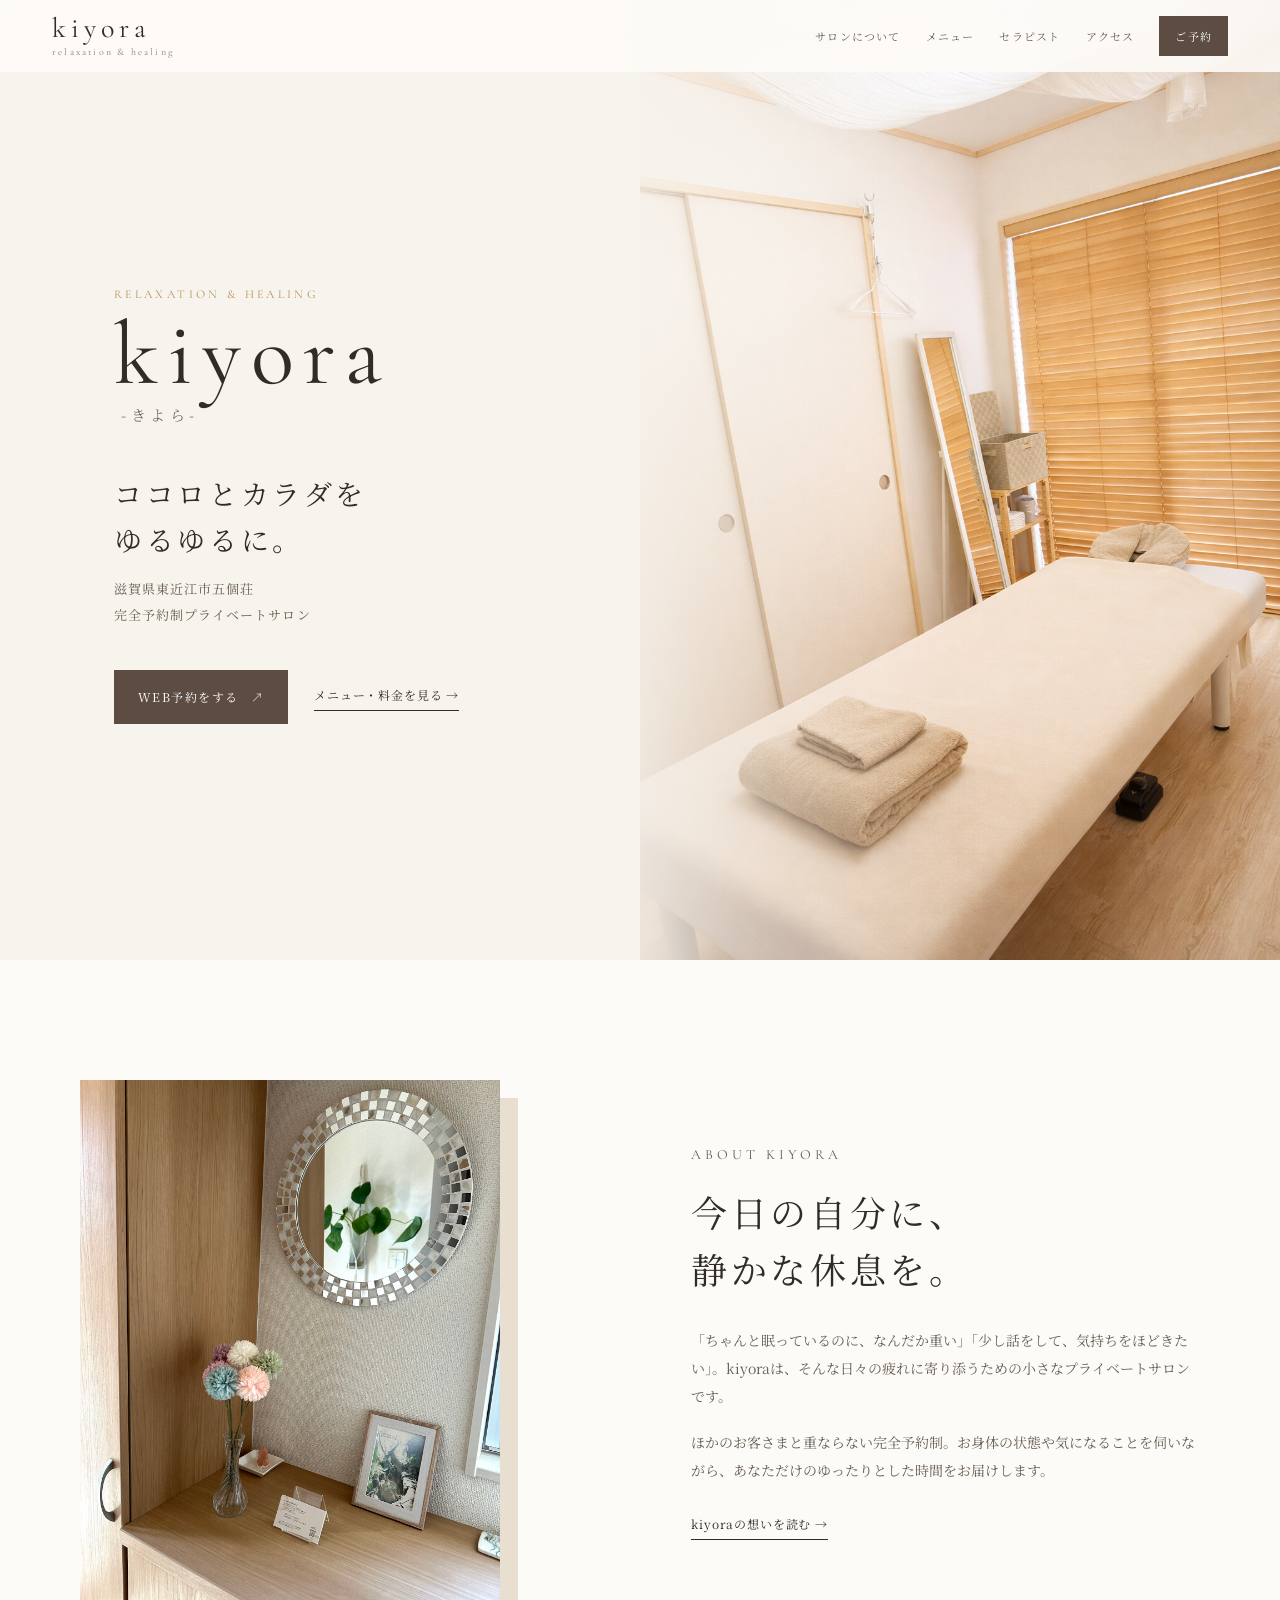
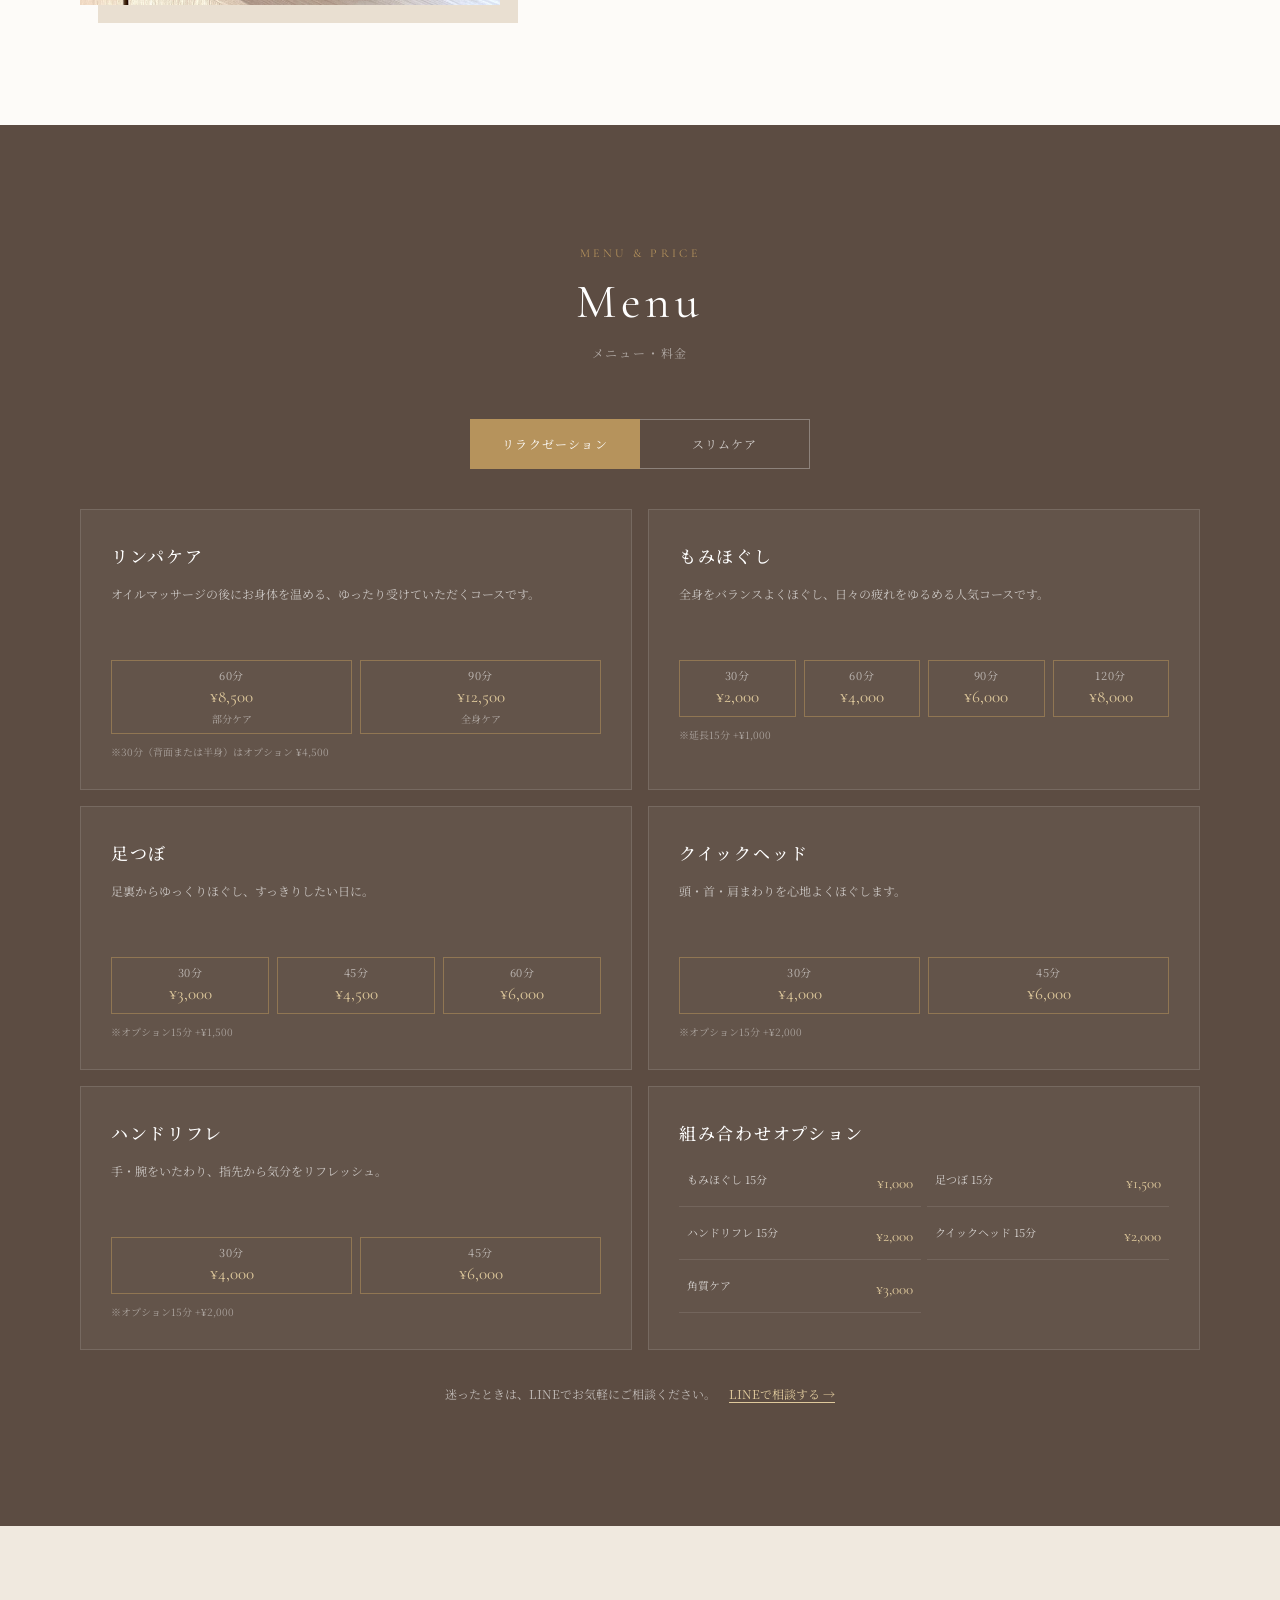
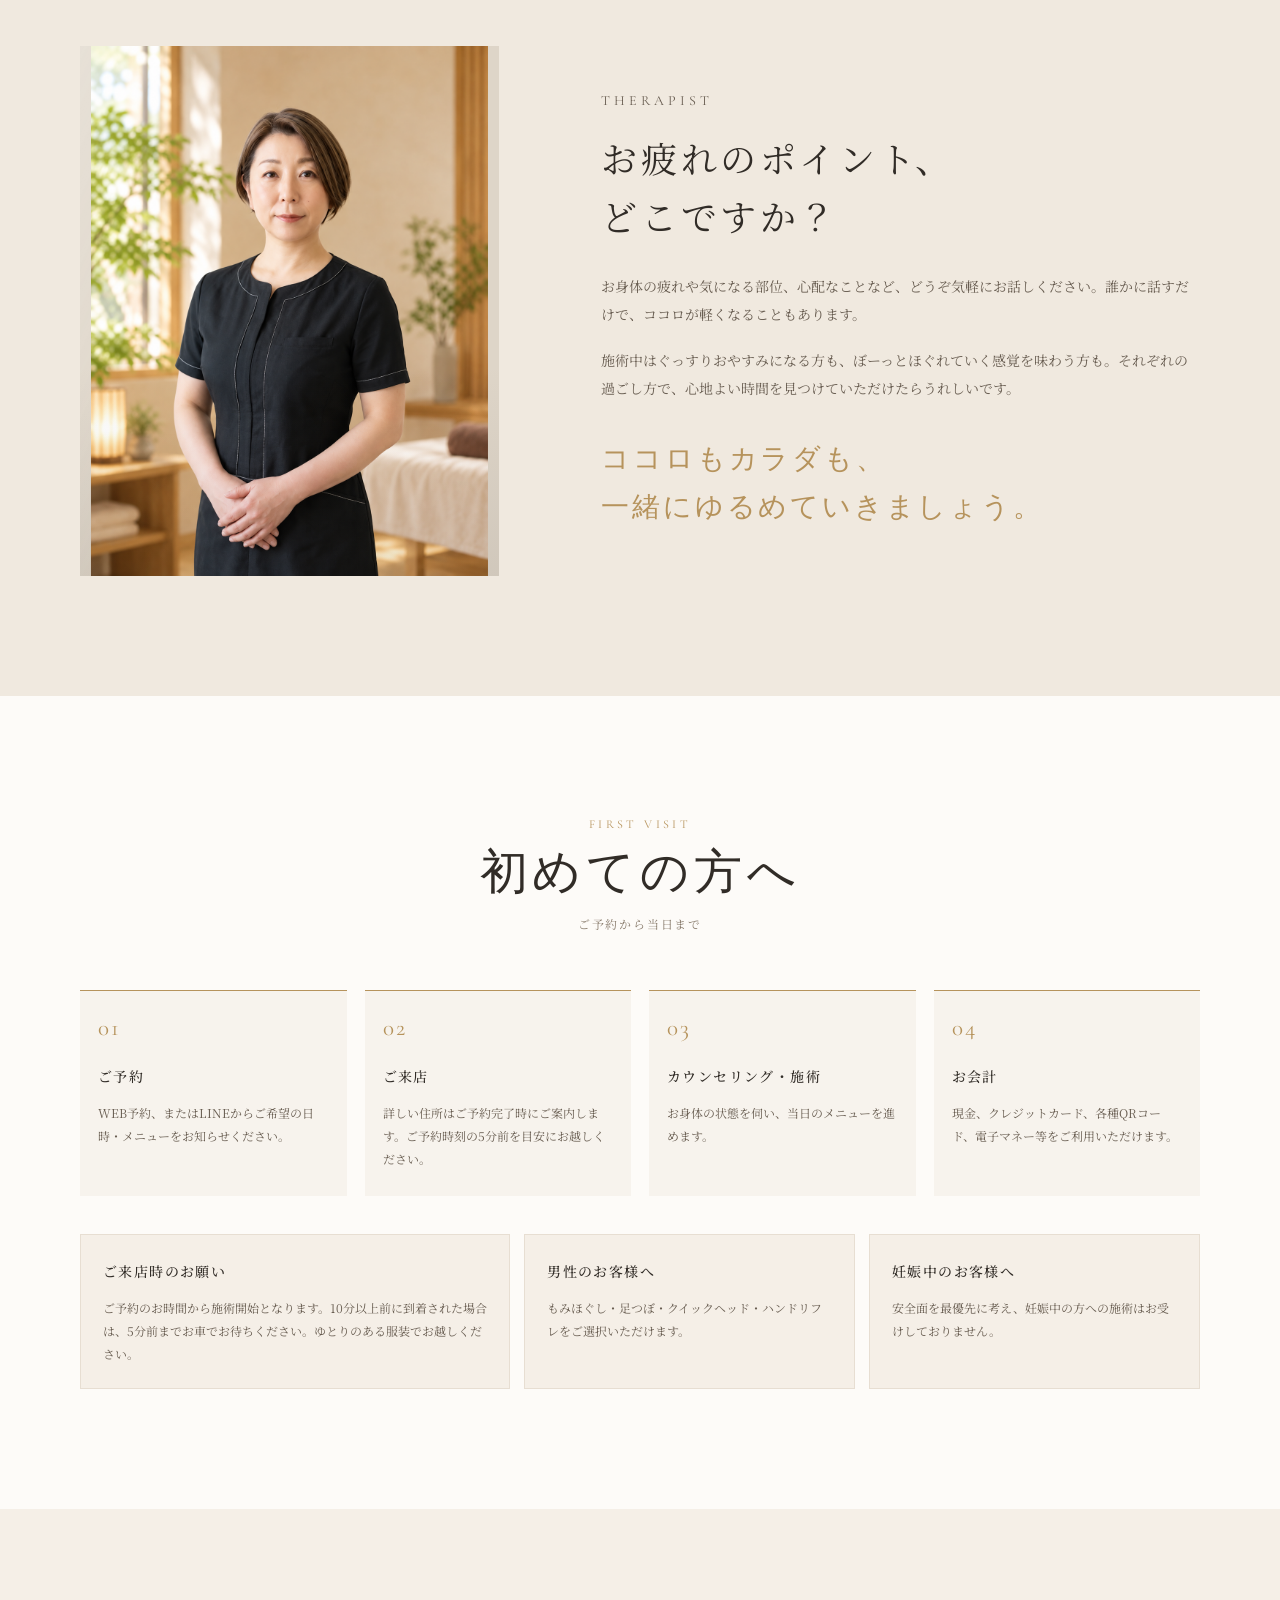
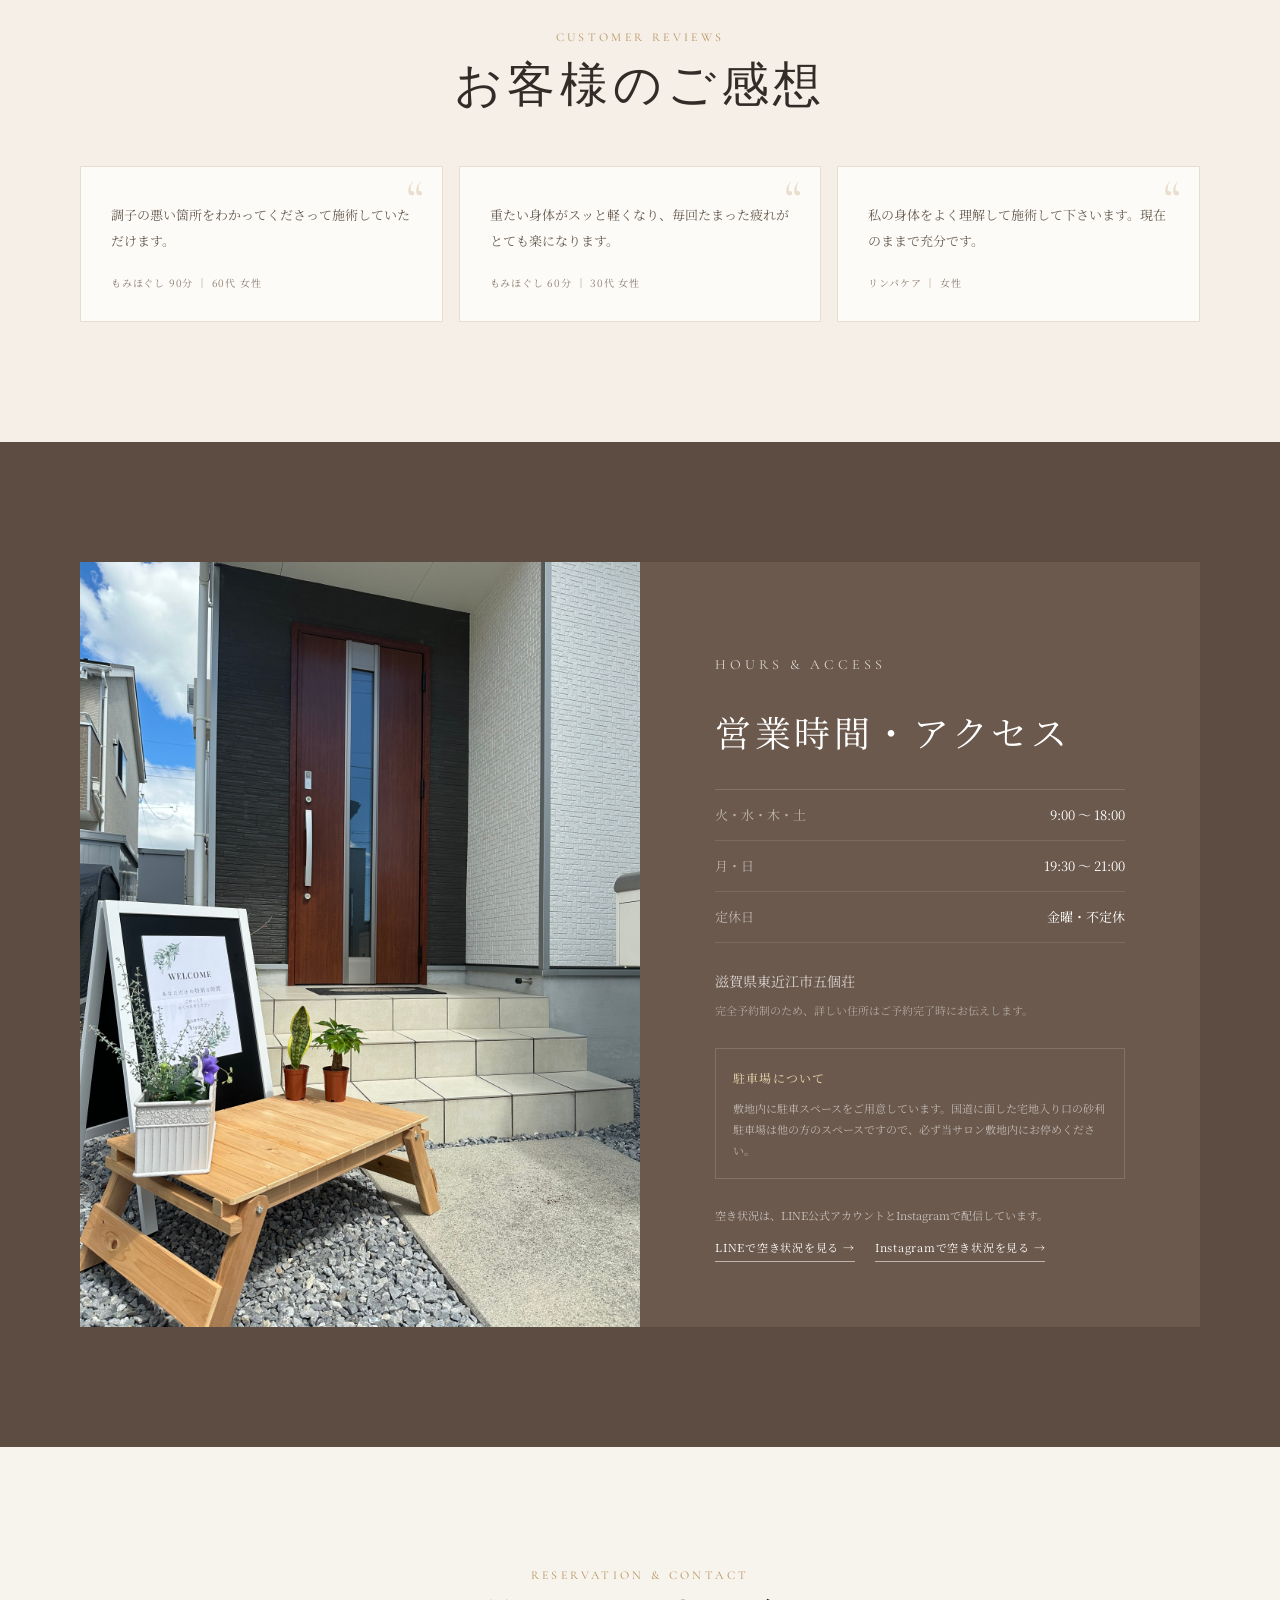
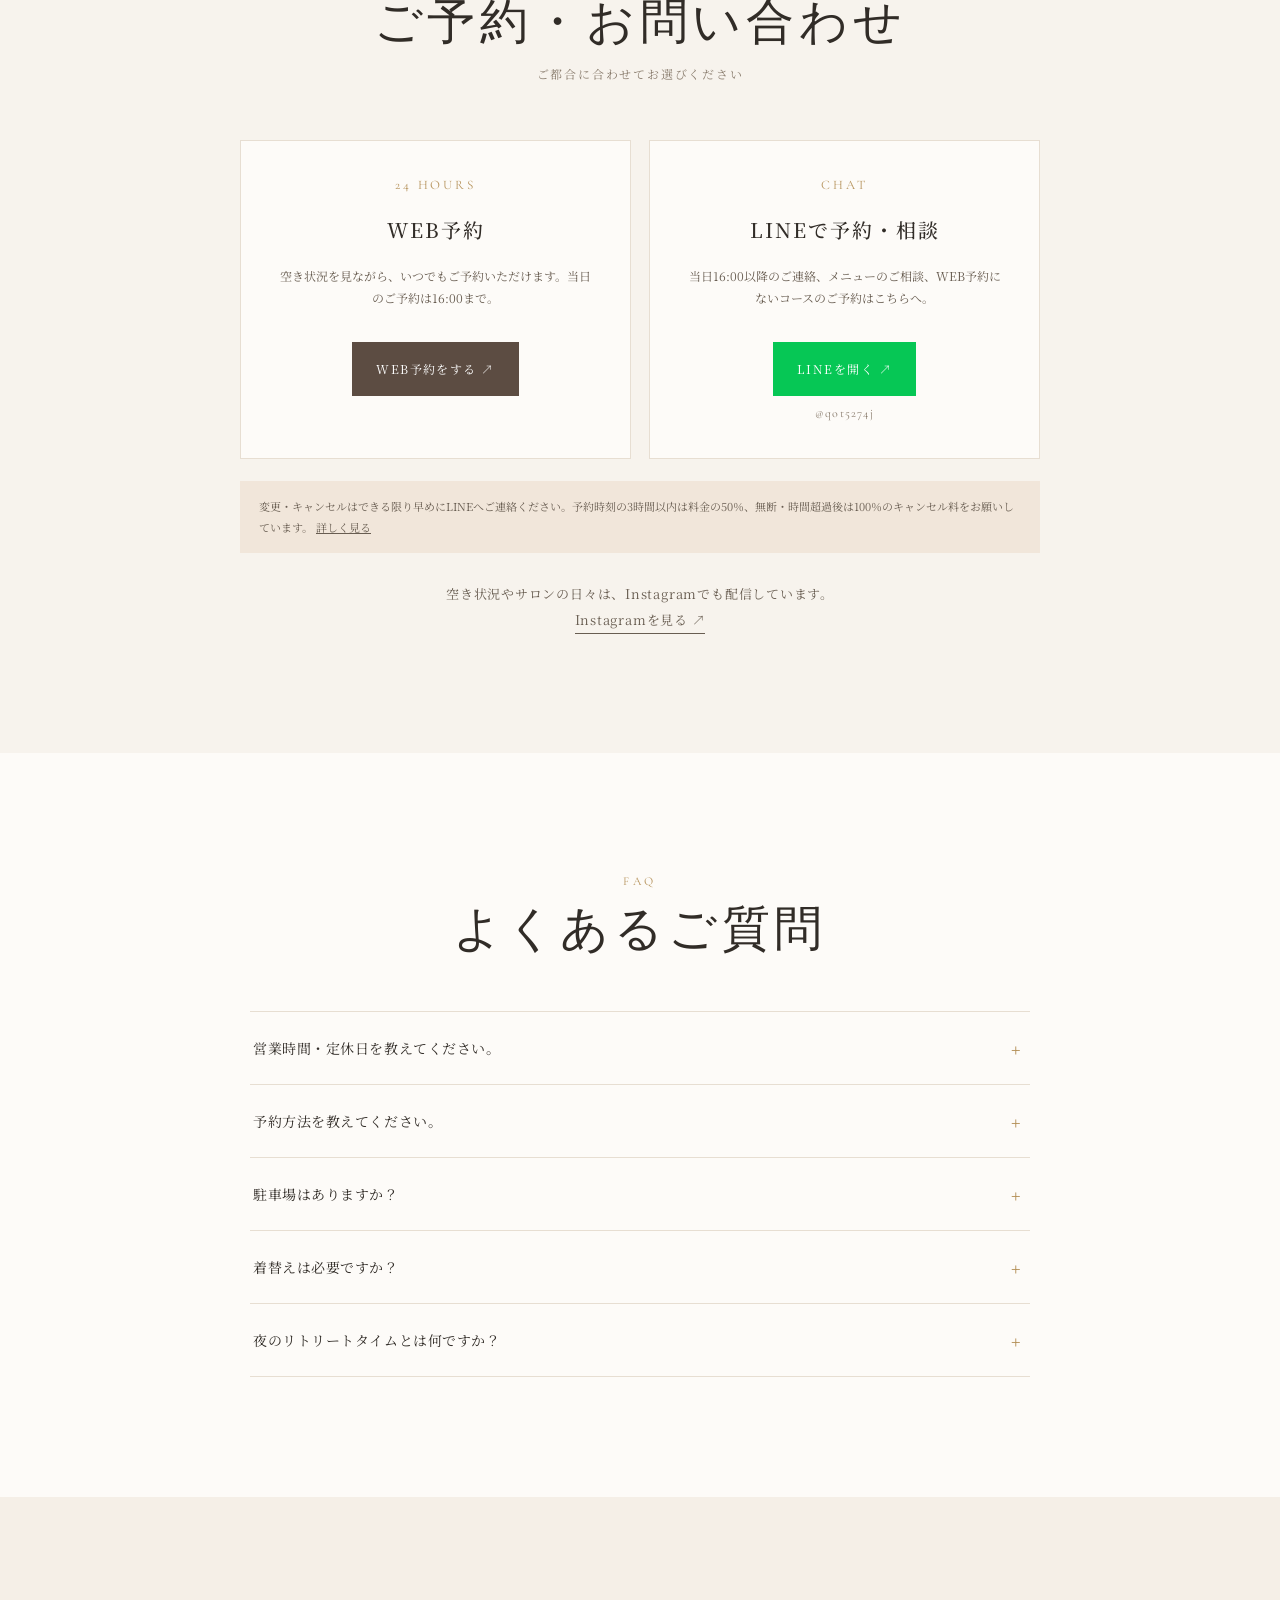
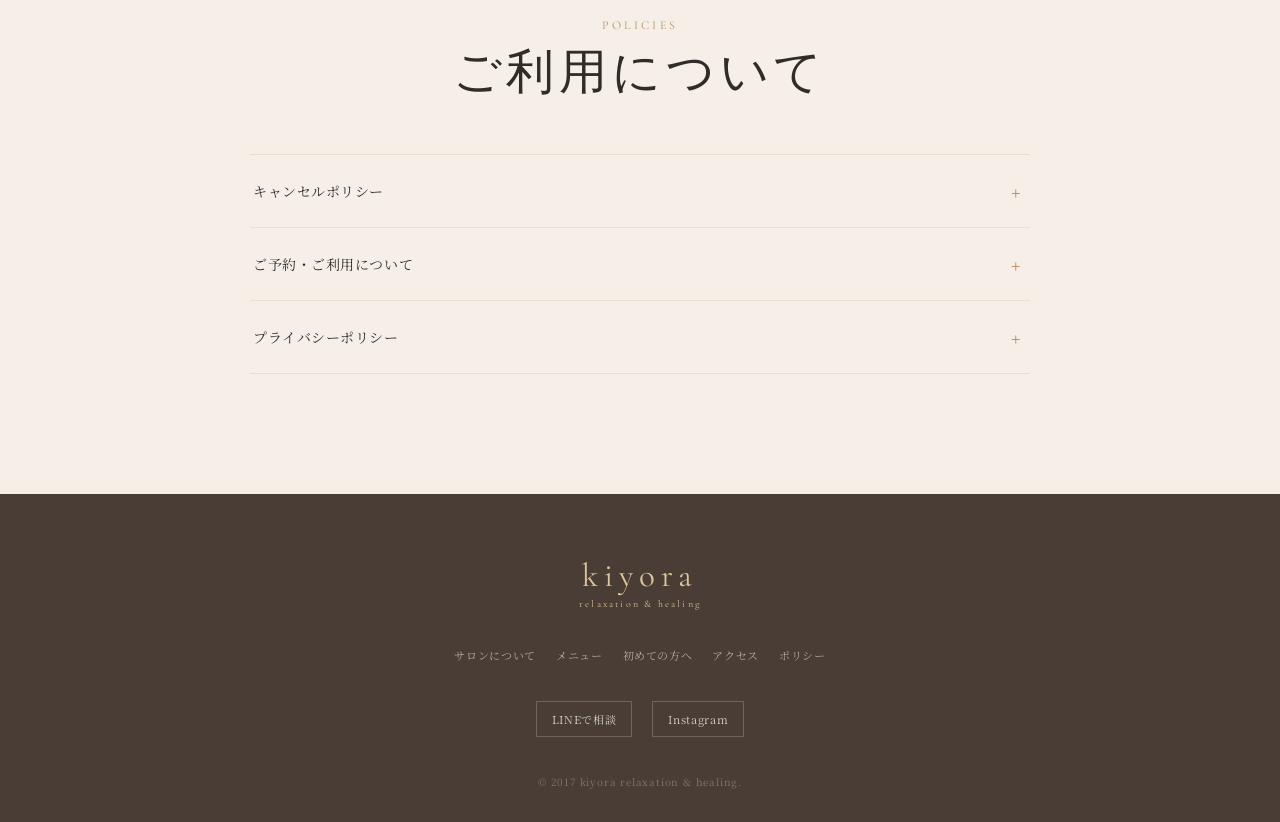
==== commit d6e8a021: "LPの配色をやわらかいモカに調整" ====
--- a/index.html
+++ b/index.html
@@ -25,6 +25,7 @@
 <link rel="preconnect" href="https://fonts.gstatic.com" crossorigin>
 <link href="https://fonts.googleapis.com/css2?family=Cormorant+Garamond:ital,wght@0,400;0,500;1,400&family=Noto+Serif+JP:wght@300;400;500;600&display=swap" rel="stylesheet">
 <link rel="stylesheet" href="css/style.css">
+<link rel="stylesheet" href="css/soft-palette.css">
 <script type="application/ld+json">{"@context":"https://schema.org","@type":"HealthAndBeautyBusiness","name":"kiyora -きよら- relaxation & healing","url":"https://kiyora-relaxation.github.io/","image":"https://kiyora-relaxation.github.io/assets/images/ogp.jpg","description":"滋賀県東近江市五個荘の完全予約制プライベートリラクゼーションサロン。","address":{"@type":"PostalAddress","postalCode":"529-1444","addressRegion":"滋賀県","addressLocality":"東近江市五個荘","addressCountry":"JP"},"openingHoursSpecification":[{"@type":"OpeningHoursSpecification","dayOfWeek":["Tuesday","Wednesday","Thursday","Saturday"],"opens":"09:00","closes":"18:00"},{"@type":"OpeningHoursSpecification","dayOfWeek":["Monday","Sunday"],"opens":"19:30","closes":"21:00"}],"sameAs":["https://www.instagram.com/kiyora.relaxation.higashiomi/","https://lin.ee/B4hcPD2"],"priceRange":"¥2,000〜"}</script>
 </head>
 <body>
--- a/css/soft-palette.css
+++ b/css/soft-palette.css
@@ -0,0 +1,7 @@
+:root {
+  --deep: #5c4c42;
+}
+
+.btn-primary:hover { background: #735f52; }
+.access-content { background: #6b594d; }
+.site-footer { background: #4a3d35; }
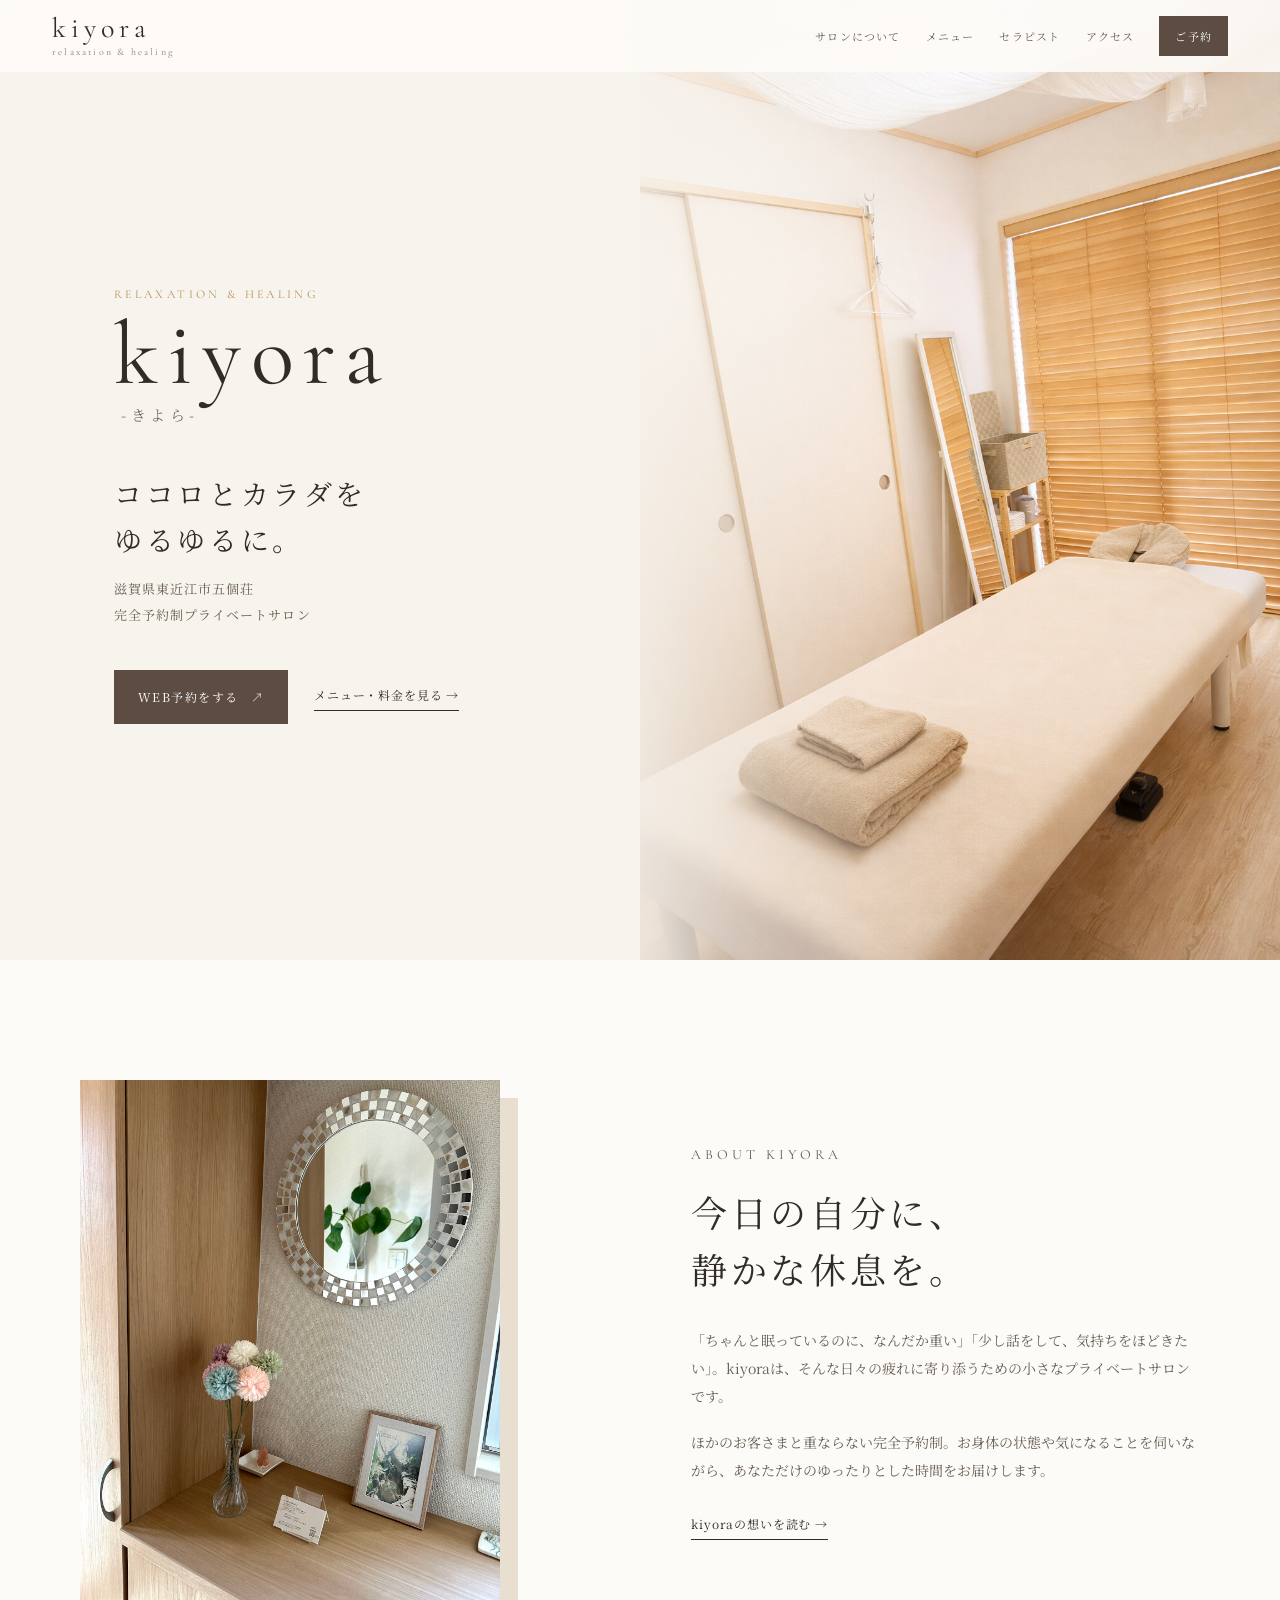
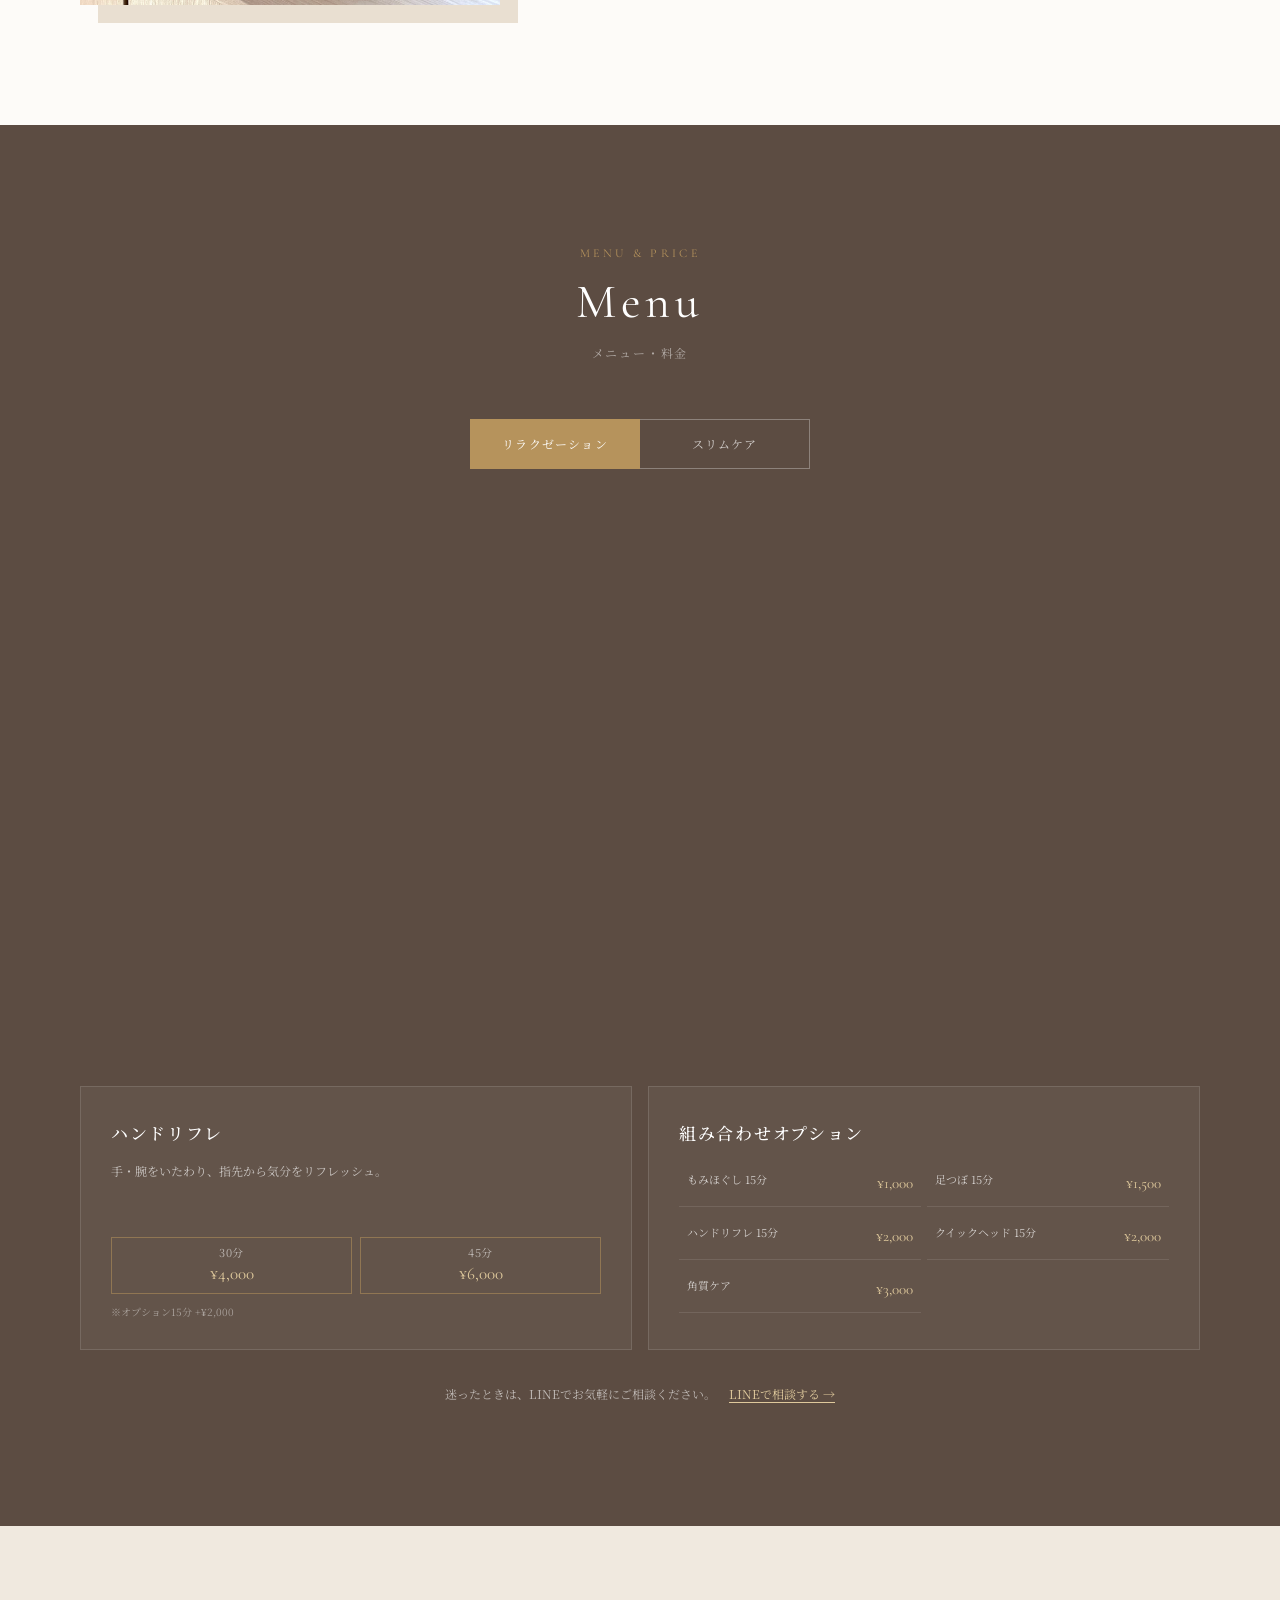
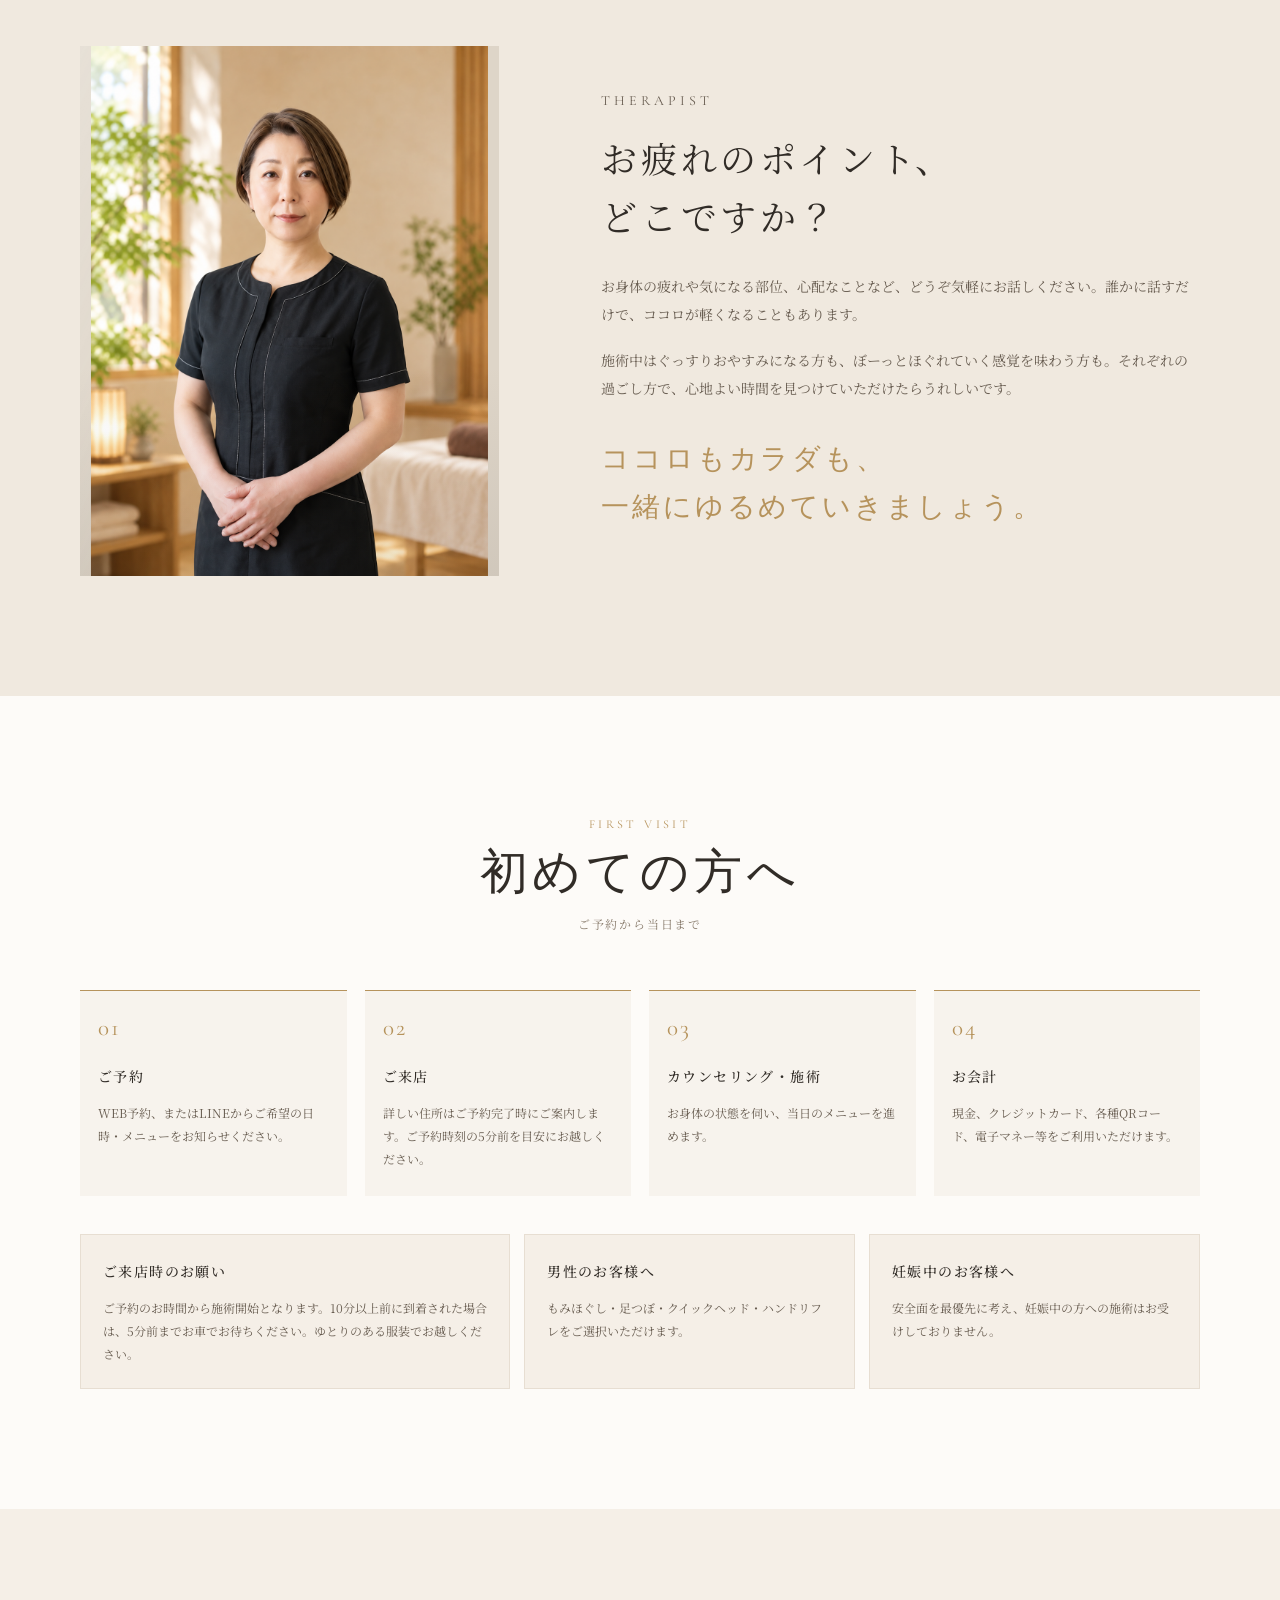
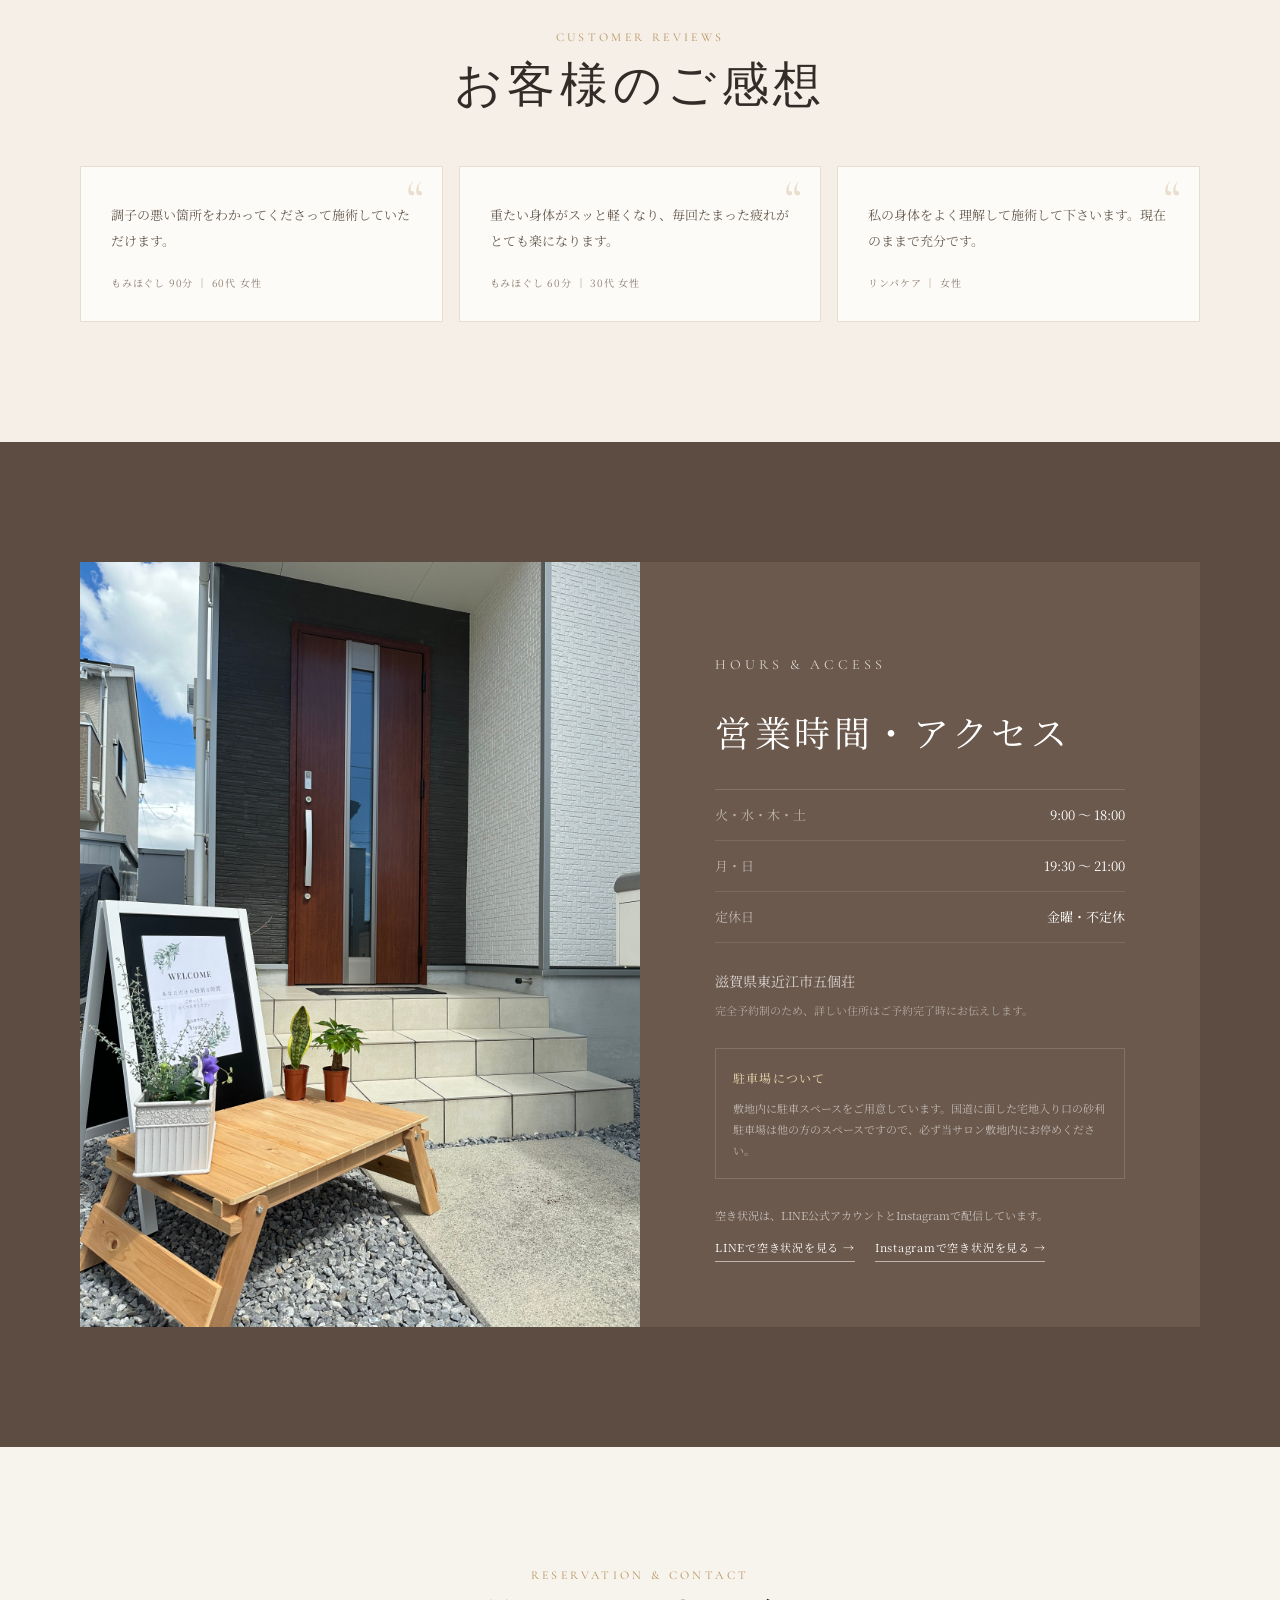
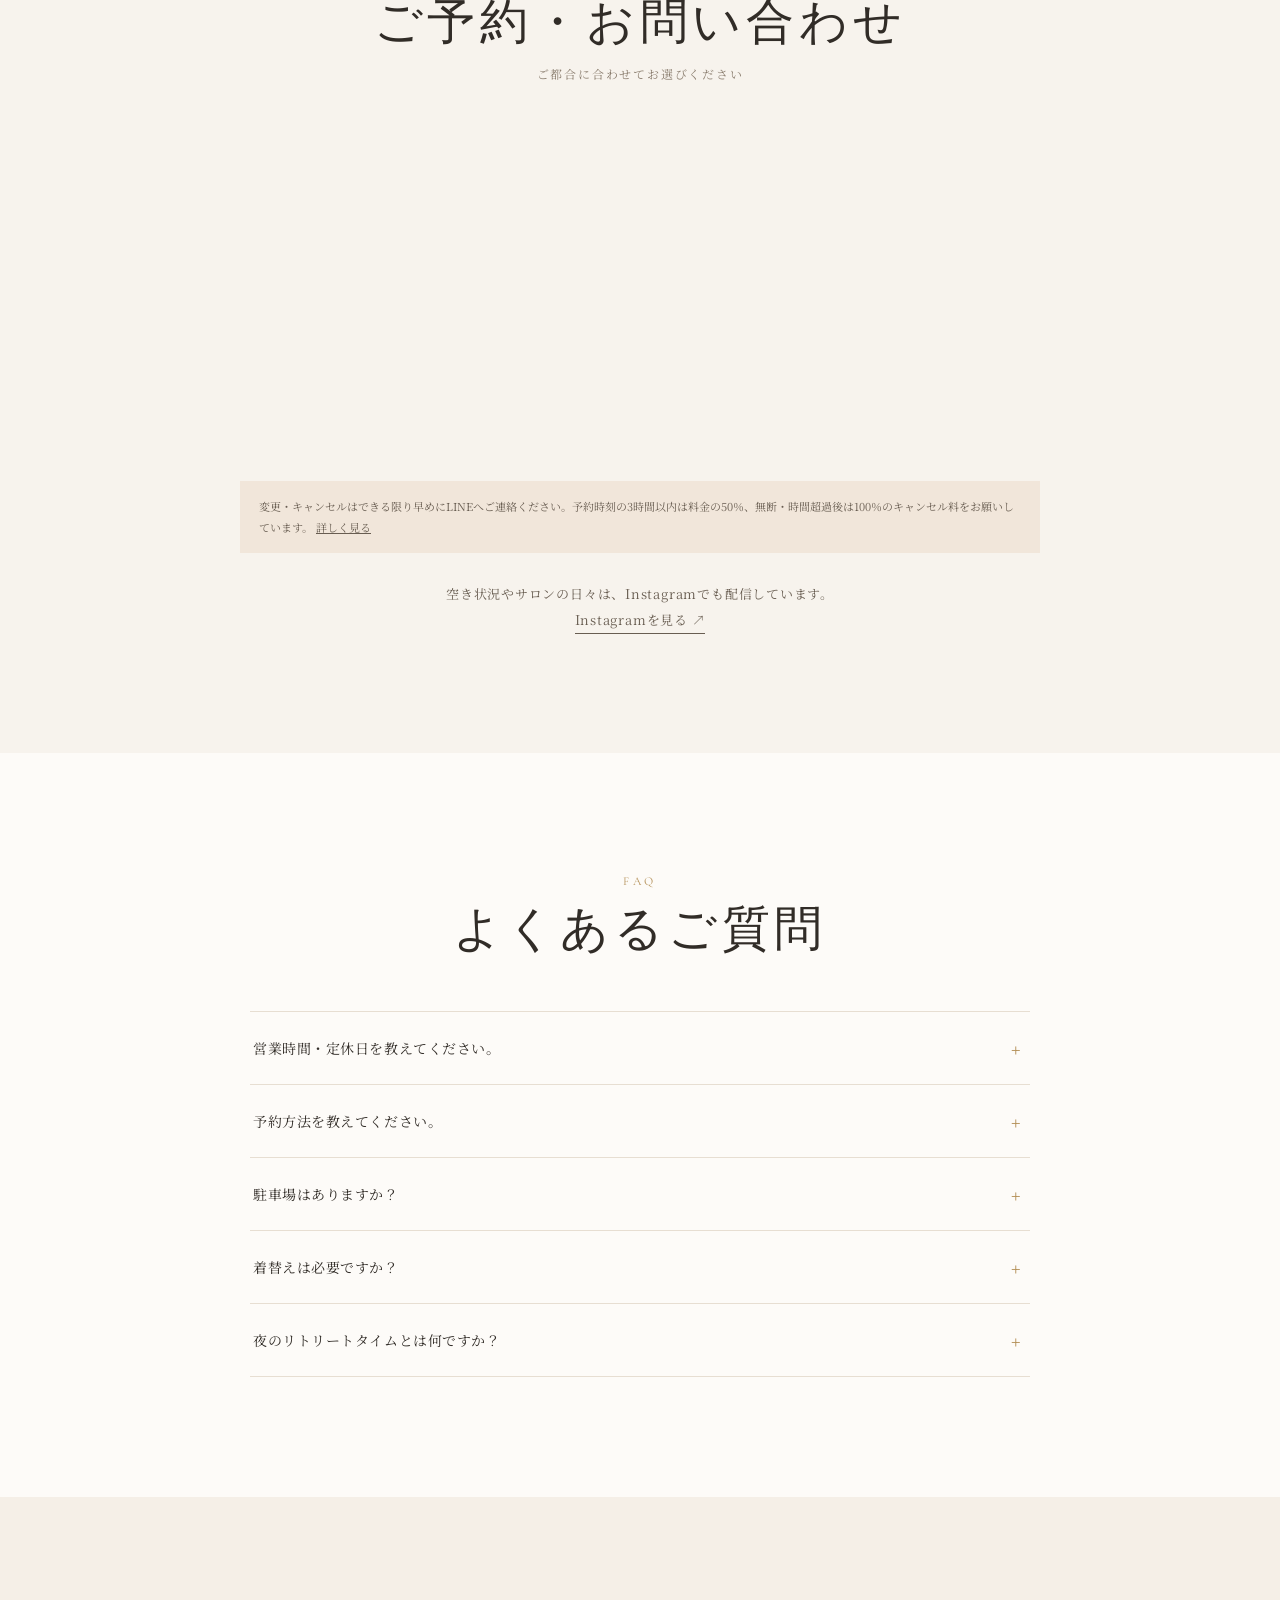
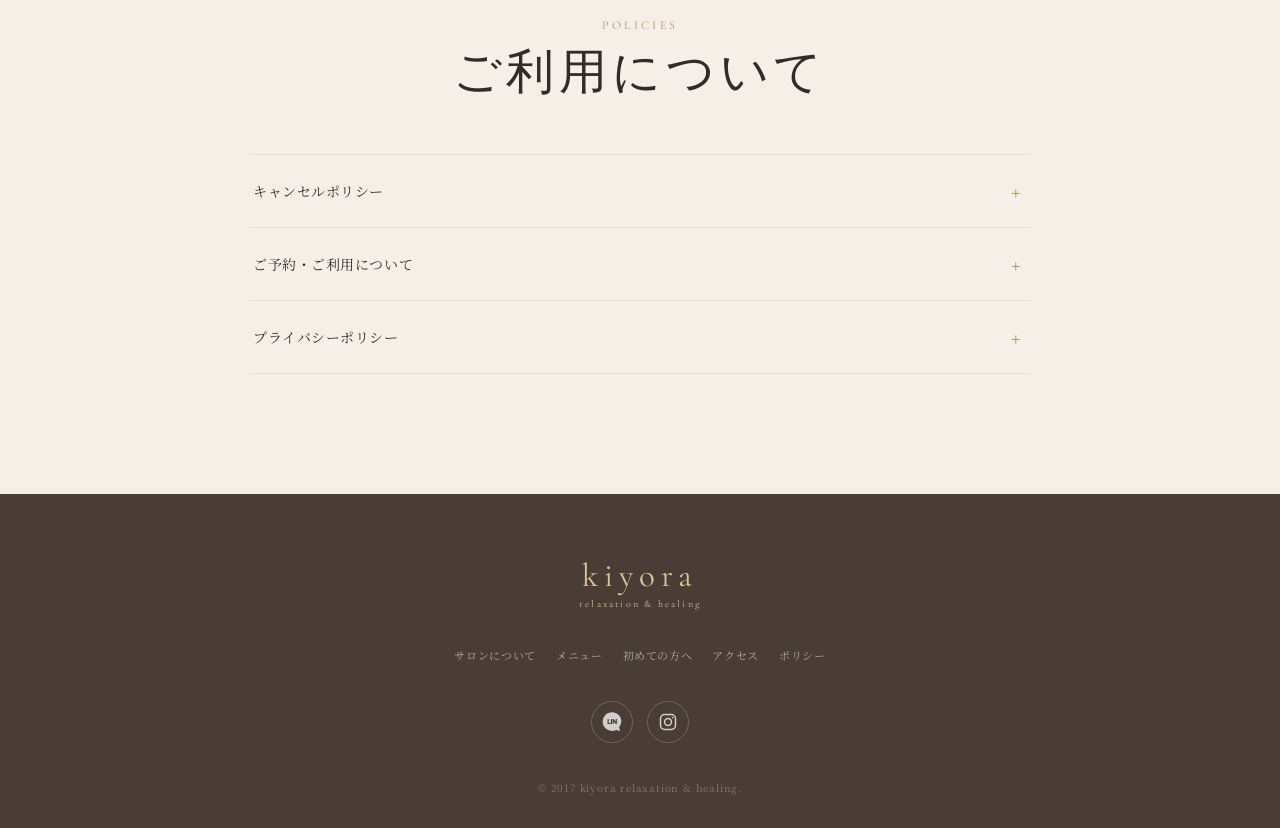
==== commit ea03ffec: "フッターにSNSアイコンを追加" ====
--- a/index.html
+++ b/index.html
@@ -497,8 +497,14 @@
 <a href="#policies">ポリシー</a>
 </nav>
 <div class="footer-links">
-<a href="https://lin.ee/B4hcPD2" target="_blank" rel="noopener">LINEで相談</a>
-<a href="https://www.instagram.com/kiyora.relaxation.higashiomi/" target="_blank" rel="noopener">Instagram</a>
+<a href="https://lin.ee/B4hcPD2" target="_blank" rel="noopener" aria-label="LINEで相談" title="LINEで相談">
+<svg viewBox="0 0 24 24" aria-hidden="true"><path d="M20 3.6C17.9 1.5 15.1.4 12 .4S6.1 1.5 4 3.6A11.2 11.2 0 0 0 .8 11.5c0 3.1 1.2 6 3.3 8.1A11.2 11.2 0 0 0 12 22.8c1.8 0 3.5-.4 5-1.2l4.8 1.2-1.3-4.5a11.1 11.1 0 0 0 2.7-7.2c0-2.9-1.1-5.6-3.2-7.5ZM8.1 14.5H6.7V8.3h1.4v4.9h2.2v1.3H8.1Zm3.9 0h-1.4V8.3H12v6.2Zm5.9 0h-1.4l-2.4-3.3v3.3h-1.4V8.3H14l2.4 3.3V8.3h1.4v6.2Z" fill="currentColor"/></svg>
+<span class="sr-only">LINEで相談</span>
+</a>
+<a href="https://www.instagram.com/kiyora.relaxation.higashiomi/" target="_blank" rel="noopener" aria-label="Instagram" title="Instagram">
+<svg viewBox="0 0 24 24" aria-hidden="true"><rect x="3" y="3" width="18" height="18" rx="5" fill="none" stroke="currentColor" stroke-width="1.8"/><circle cx="12" cy="12" r="4.1" fill="none" stroke="currentColor" stroke-width="1.8"/><circle cx="17.5" cy="6.7" r="1.1" fill="currentColor"/></svg>
+<span class="sr-only">Instagram</span>
+</a>
 </div>
 <p>© 2017 kiyora relaxation &amp; healing.</p>
 </footer>
--- a/css/soft-palette.css
+++ b/css/soft-palette.css
@@ -5,3 +5,40 @@
 .btn-primary:hover { background: #735f52; }
 .access-content { background: #6b594d; }
 .site-footer { background: #4a3d35; }
+.footer-links { gap: 14px; }
+.footer-links a {
+  display: inline-grid;
+  width: 42px;
+  height: 42px;
+  place-items: center;
+  padding: 0;
+  border-radius: 50%;
+}
+.footer-links svg { width: 20px; height: 20px; }
+.sr-only {
+  position: absolute;
+  width: 1px;
+  height: 1px;
+  padding: 0;
+  margin: -1px;
+  overflow: hidden;
+  clip: rect(0, 0, 0, 0);
+  white-space: nowrap;
+  border: 0;
+}
+
+@media (max-width: 440px) {
+  .section-heading h2 {
+    font-size: clamp(25px, 6.5vw, 30px);
+    letter-spacing: .04em;
+  }
+
+  .reservation .section-heading h2 {
+    white-space: nowrap;
+  }
+
+  .reservation-card h3 {
+    font-size: 18px;
+    letter-spacing: .06em;
+  }
+}
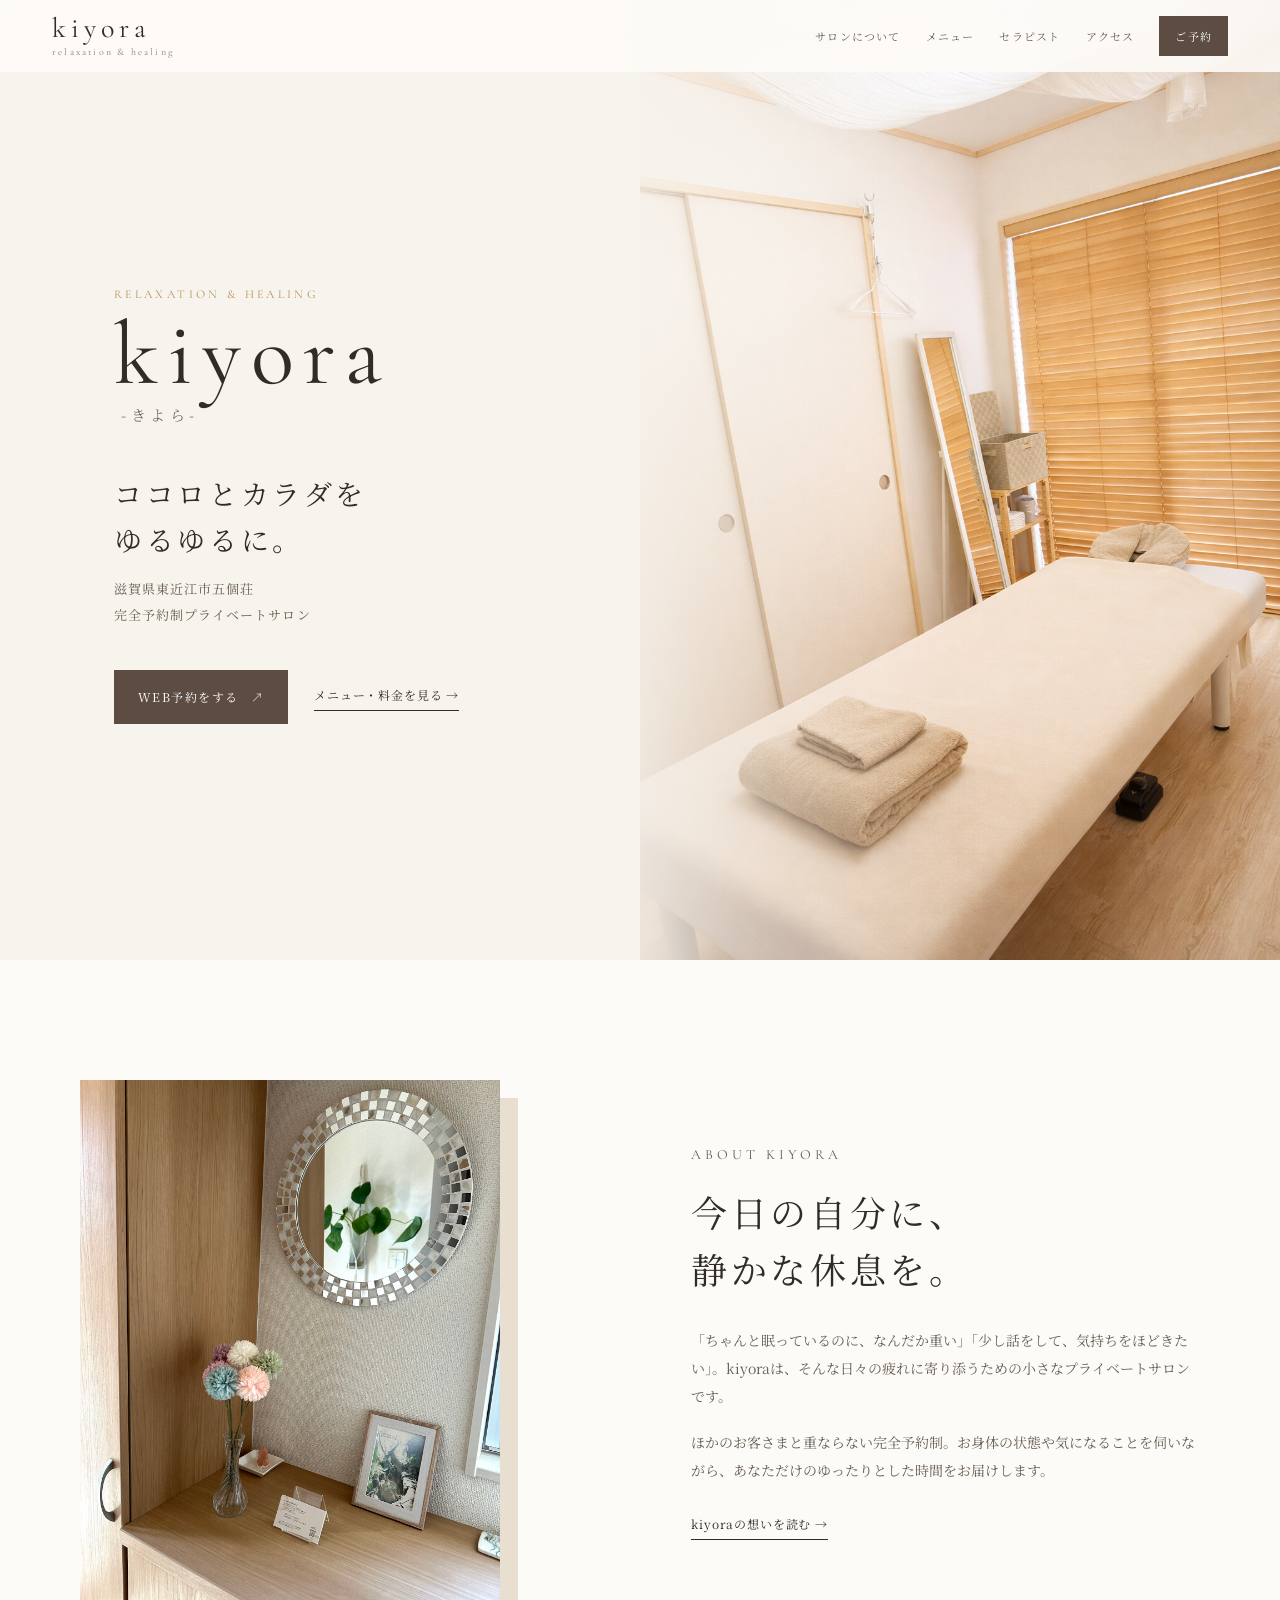
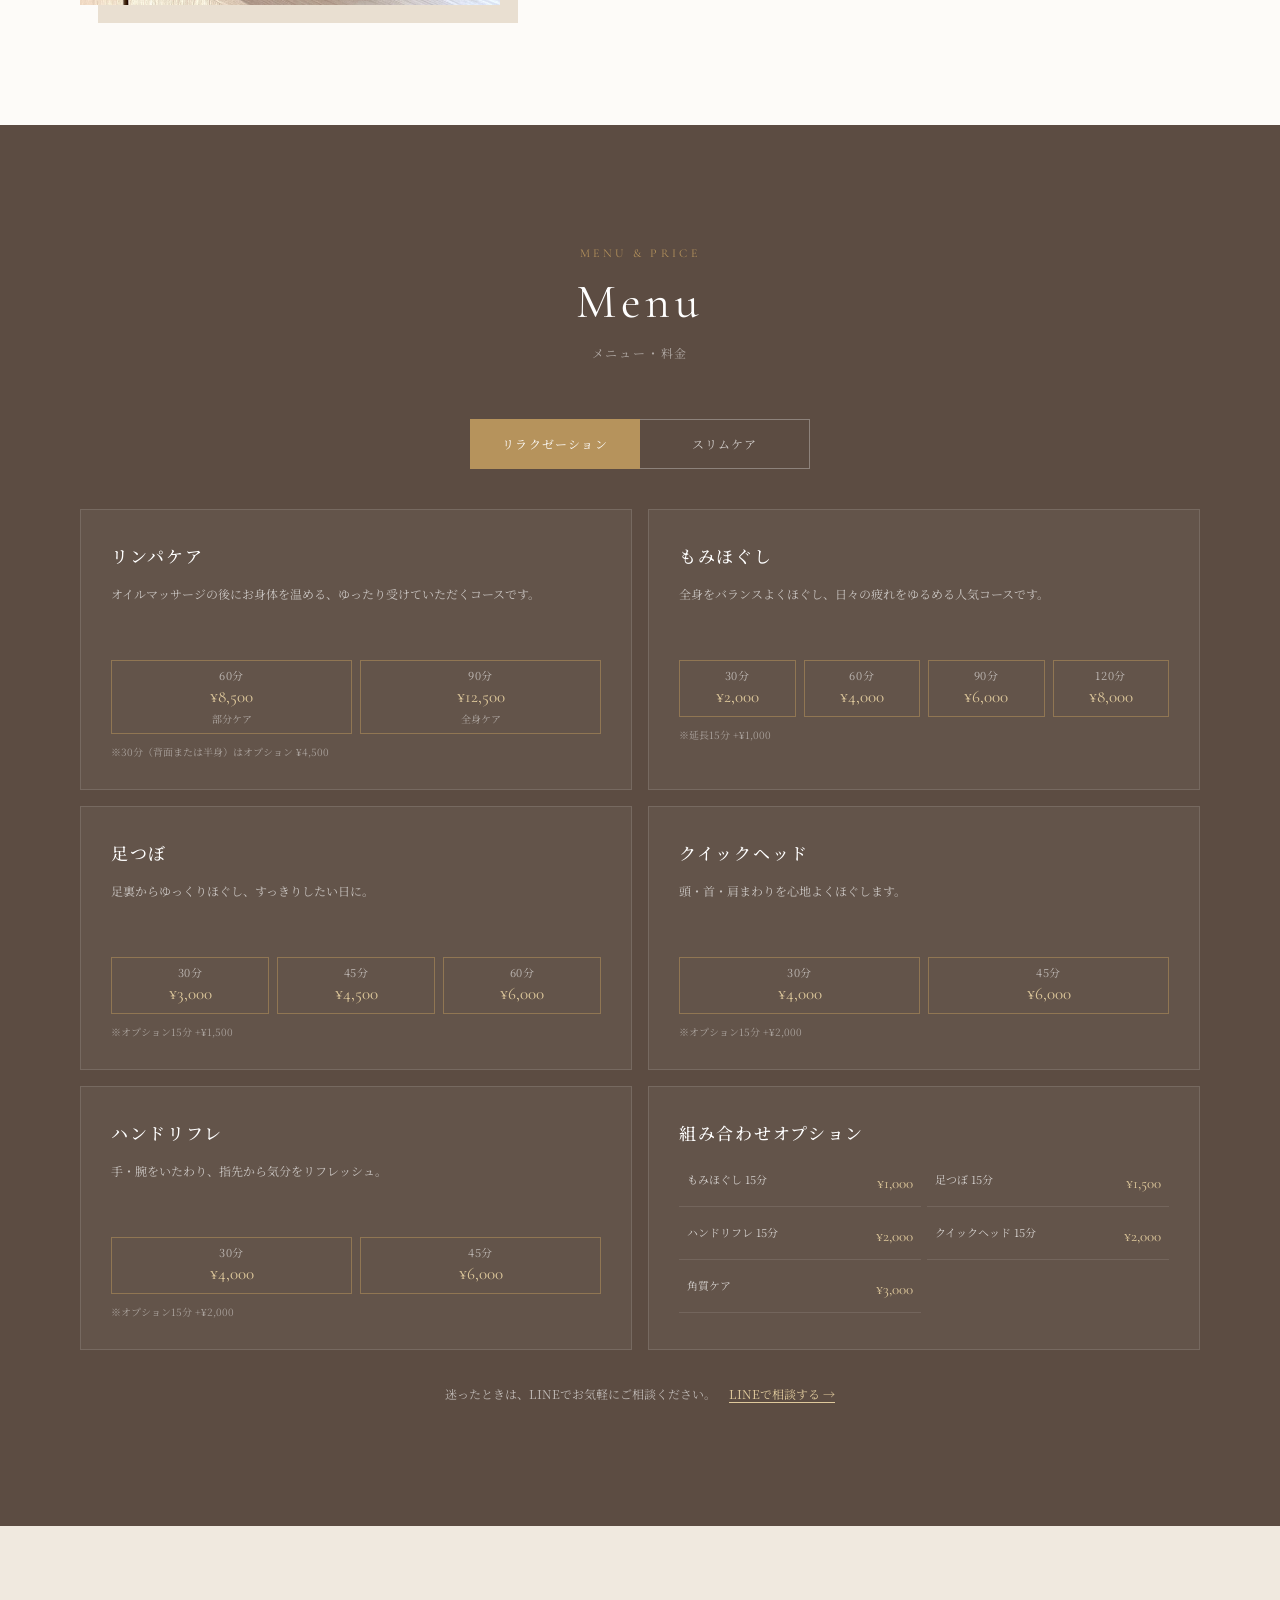
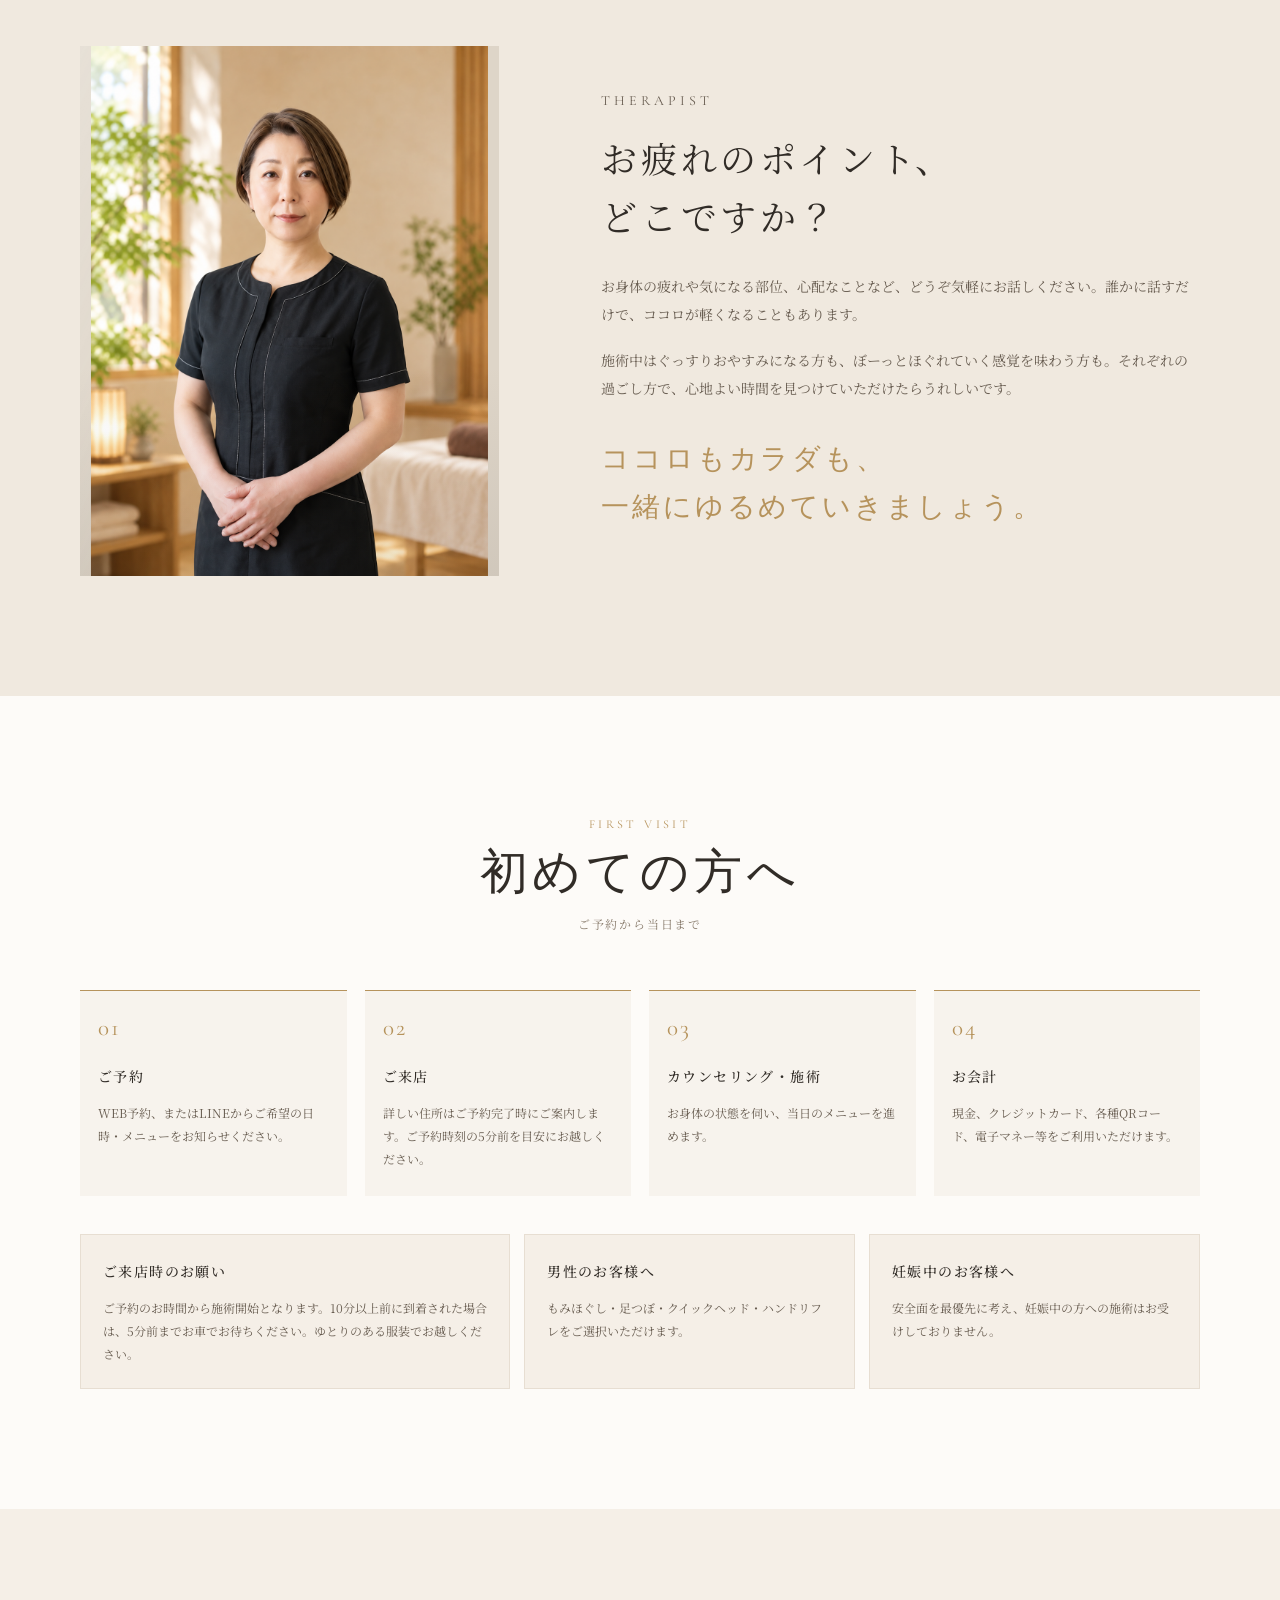
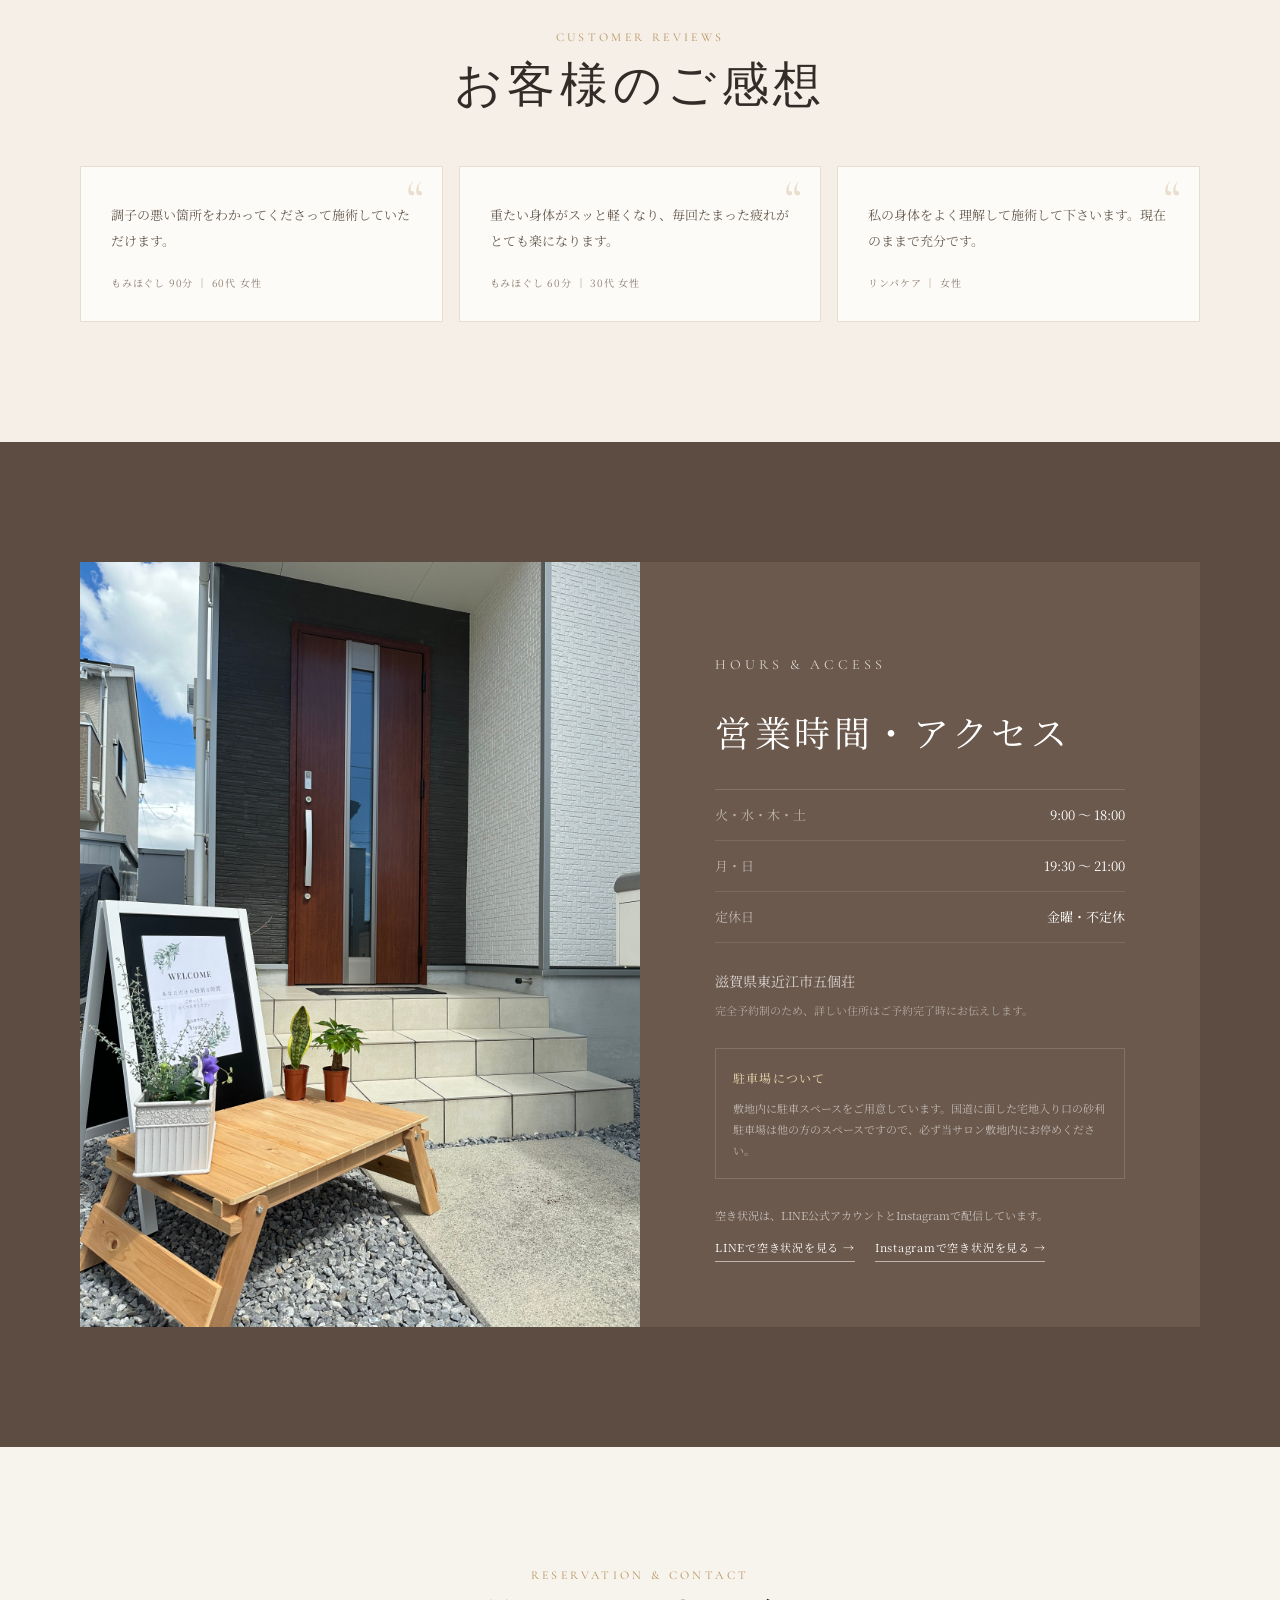
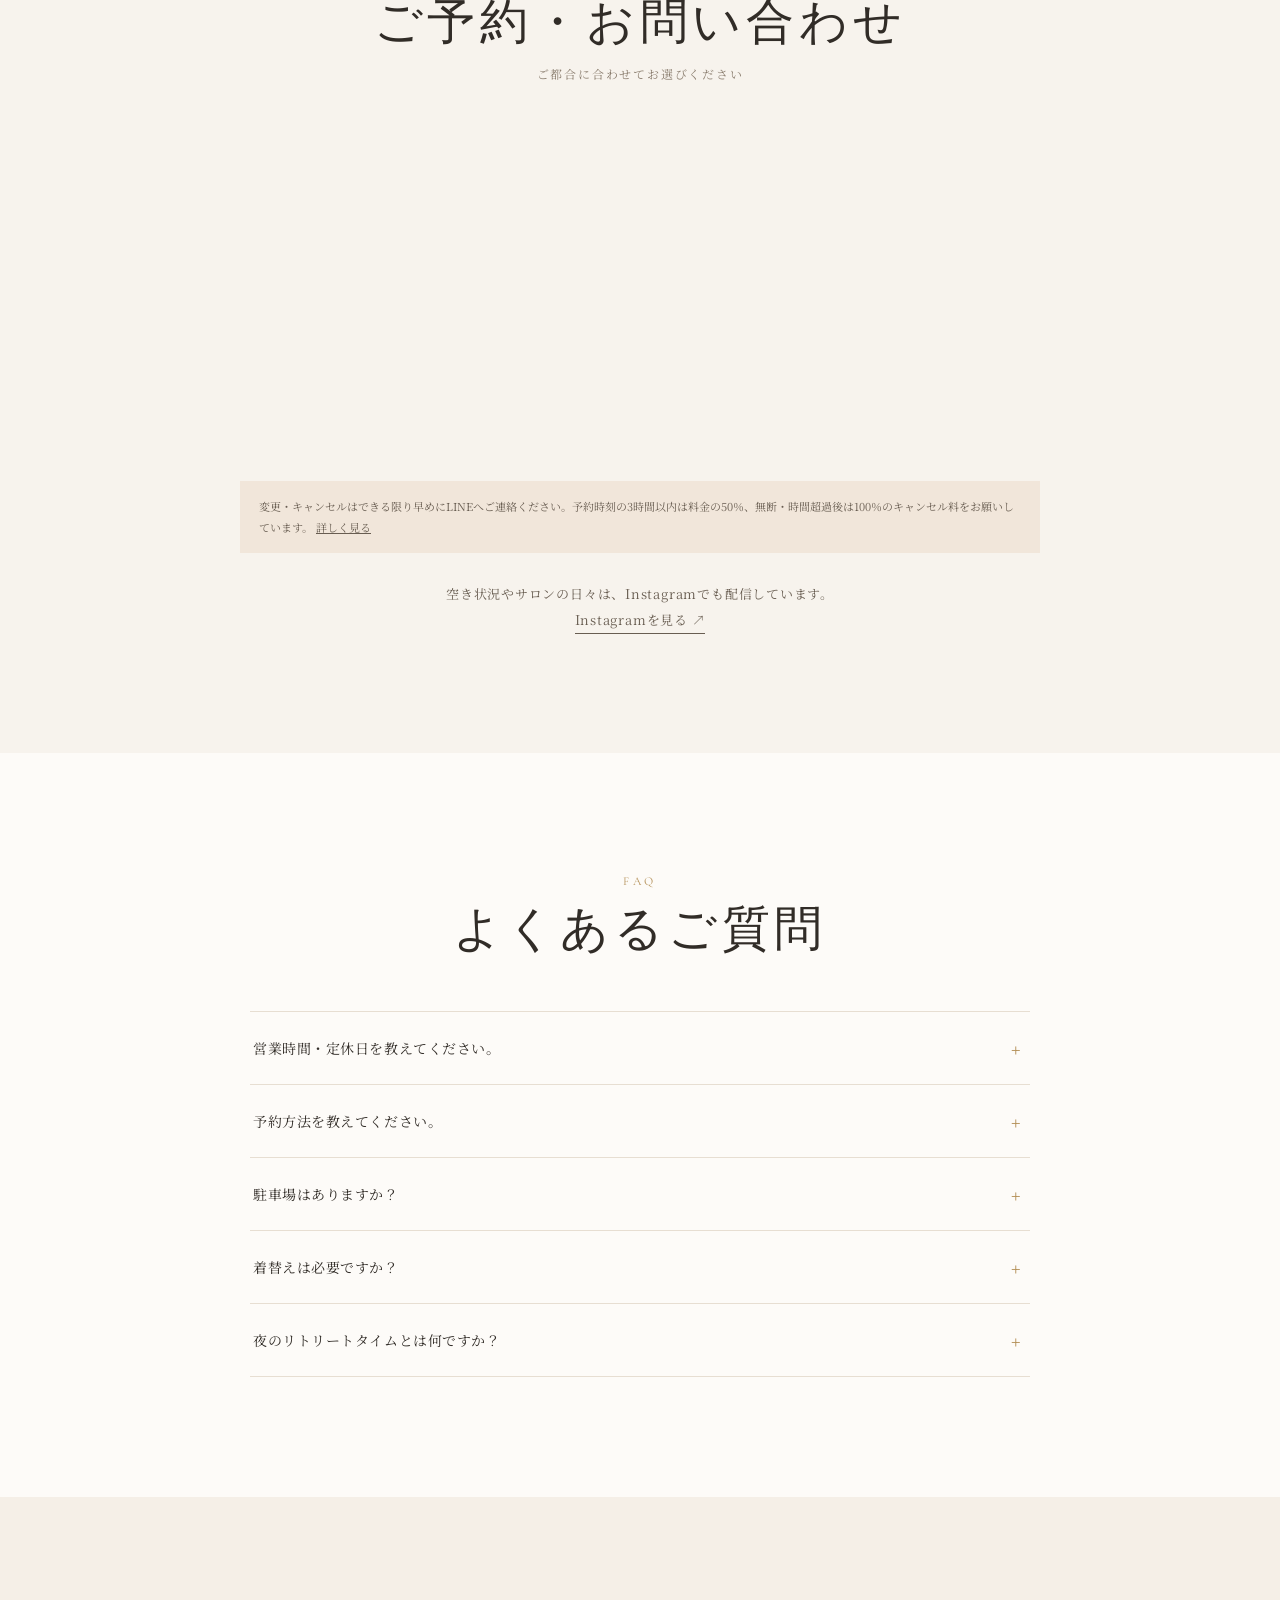
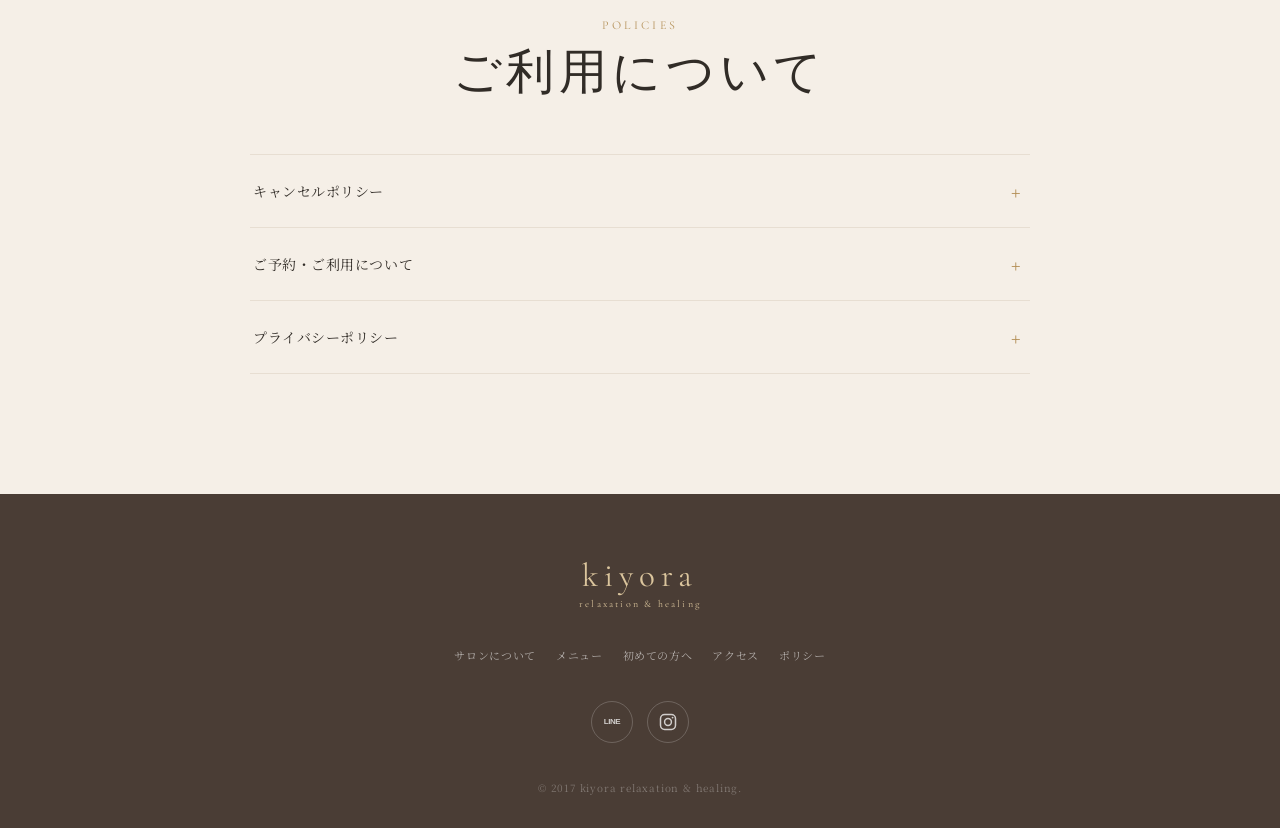
==== commit 4032271d: "LINEアイコンの表記を修正" ====
--- a/index.html
+++ b/index.html
@@ -498,7 +498,7 @@
 </nav>
 <div class="footer-links">
 <a href="https://lin.ee/B4hcPD2" target="_blank" rel="noopener" aria-label="LINEで相談" title="LINEで相談">
-<svg viewBox="0 0 24 24" aria-hidden="true"><path d="M20 3.6C17.9 1.5 15.1.4 12 .4S6.1 1.5 4 3.6A11.2 11.2 0 0 0 .8 11.5c0 3.1 1.2 6 3.3 8.1A11.2 11.2 0 0 0 12 22.8c1.8 0 3.5-.4 5-1.2l4.8 1.2-1.3-4.5a11.1 11.1 0 0 0 2.7-7.2c0-2.9-1.1-5.6-3.2-7.5ZM8.1 14.5H6.7V8.3h1.4v4.9h2.2v1.3H8.1Zm3.9 0h-1.4V8.3H12v6.2Zm5.9 0h-1.4l-2.4-3.3v3.3h-1.4V8.3H14l2.4 3.3V8.3h1.4v6.2Z" fill="currentColor"/></svg>
+<span class="line-mark" aria-hidden="true">LINE</span>
 <span class="sr-only">LINEで相談</span>
 </a>
 <a href="https://www.instagram.com/kiyora.relaxation.higashiomi/" target="_blank" rel="noopener" aria-label="Instagram" title="Instagram">
--- a/css/soft-palette.css
+++ b/css/soft-palette.css
@@ -15,6 +15,7 @@
   border-radius: 50%;
 }
 .footer-links svg { width: 20px; height: 20px; }
+.line-mark { font: 600 8px/1 Arial, sans-serif; letter-spacing: -.06em; }
 .sr-only {
   position: absolute;
   width: 1px;
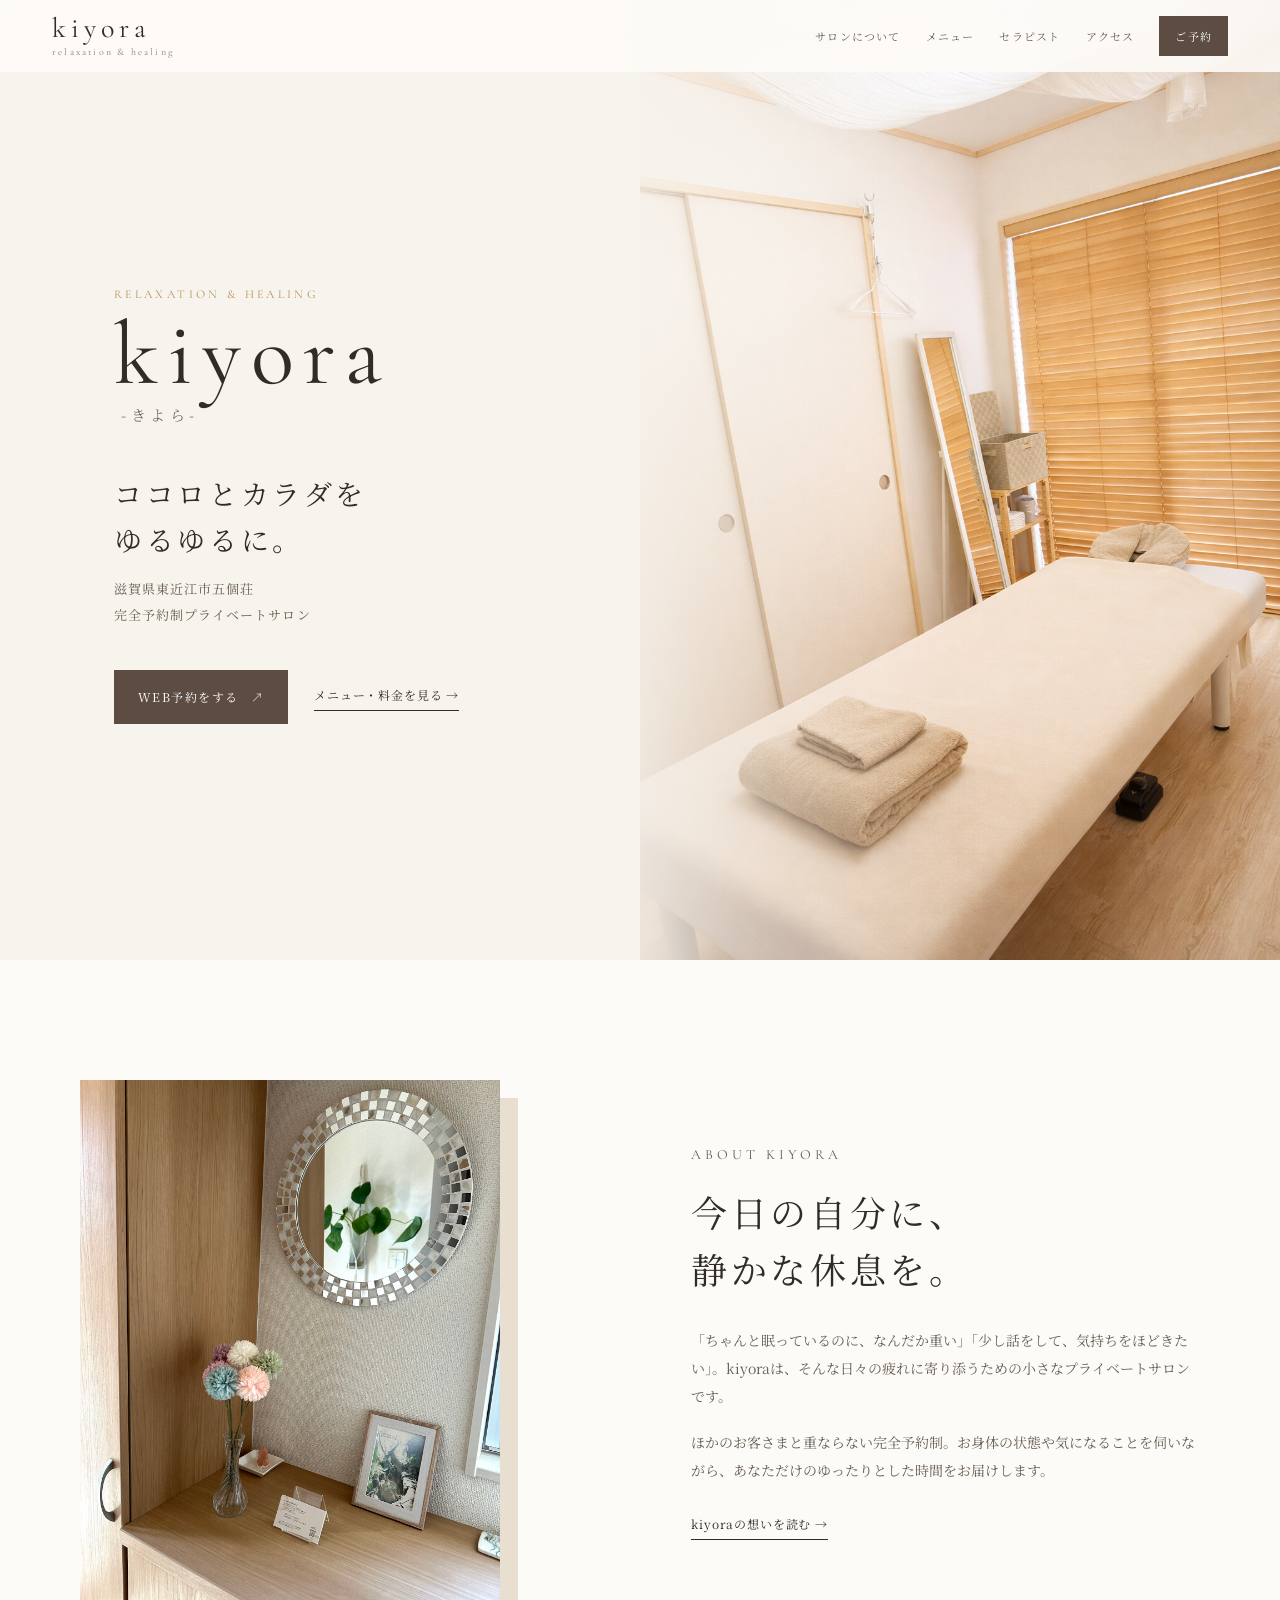
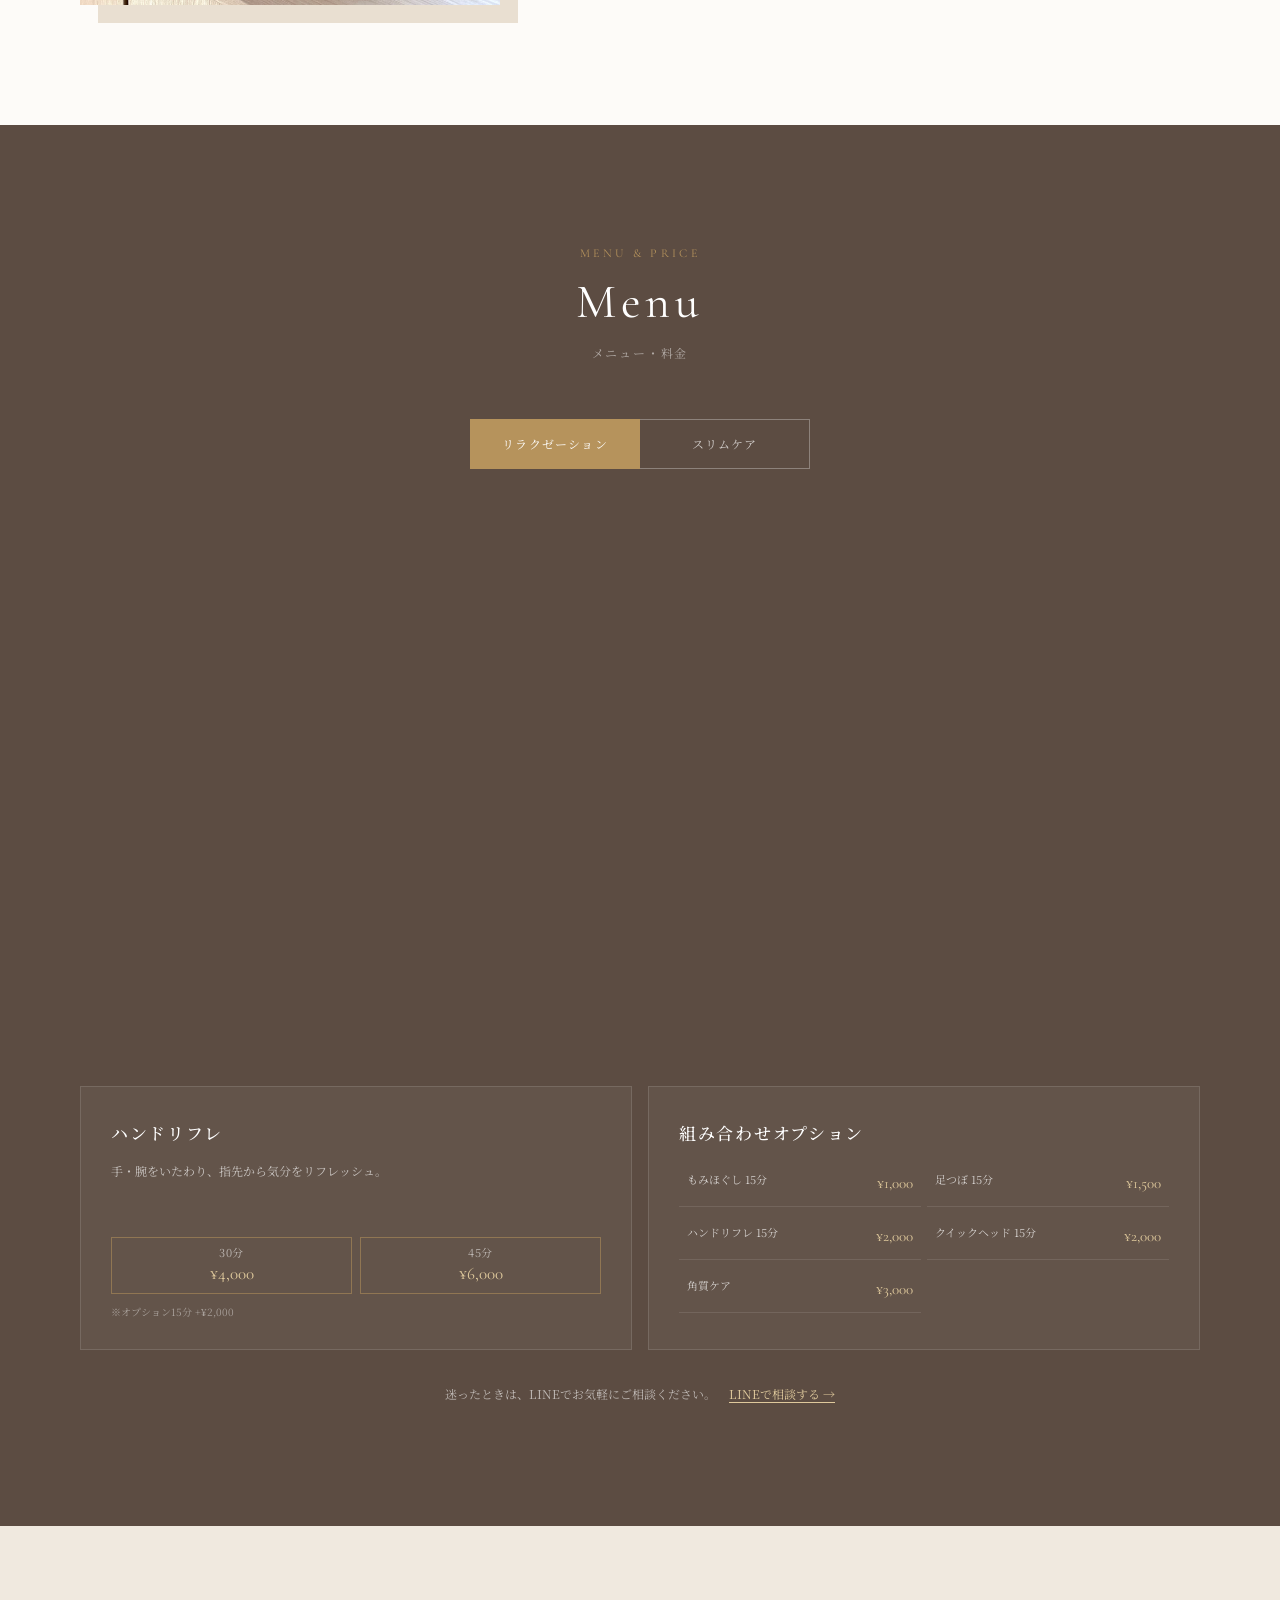
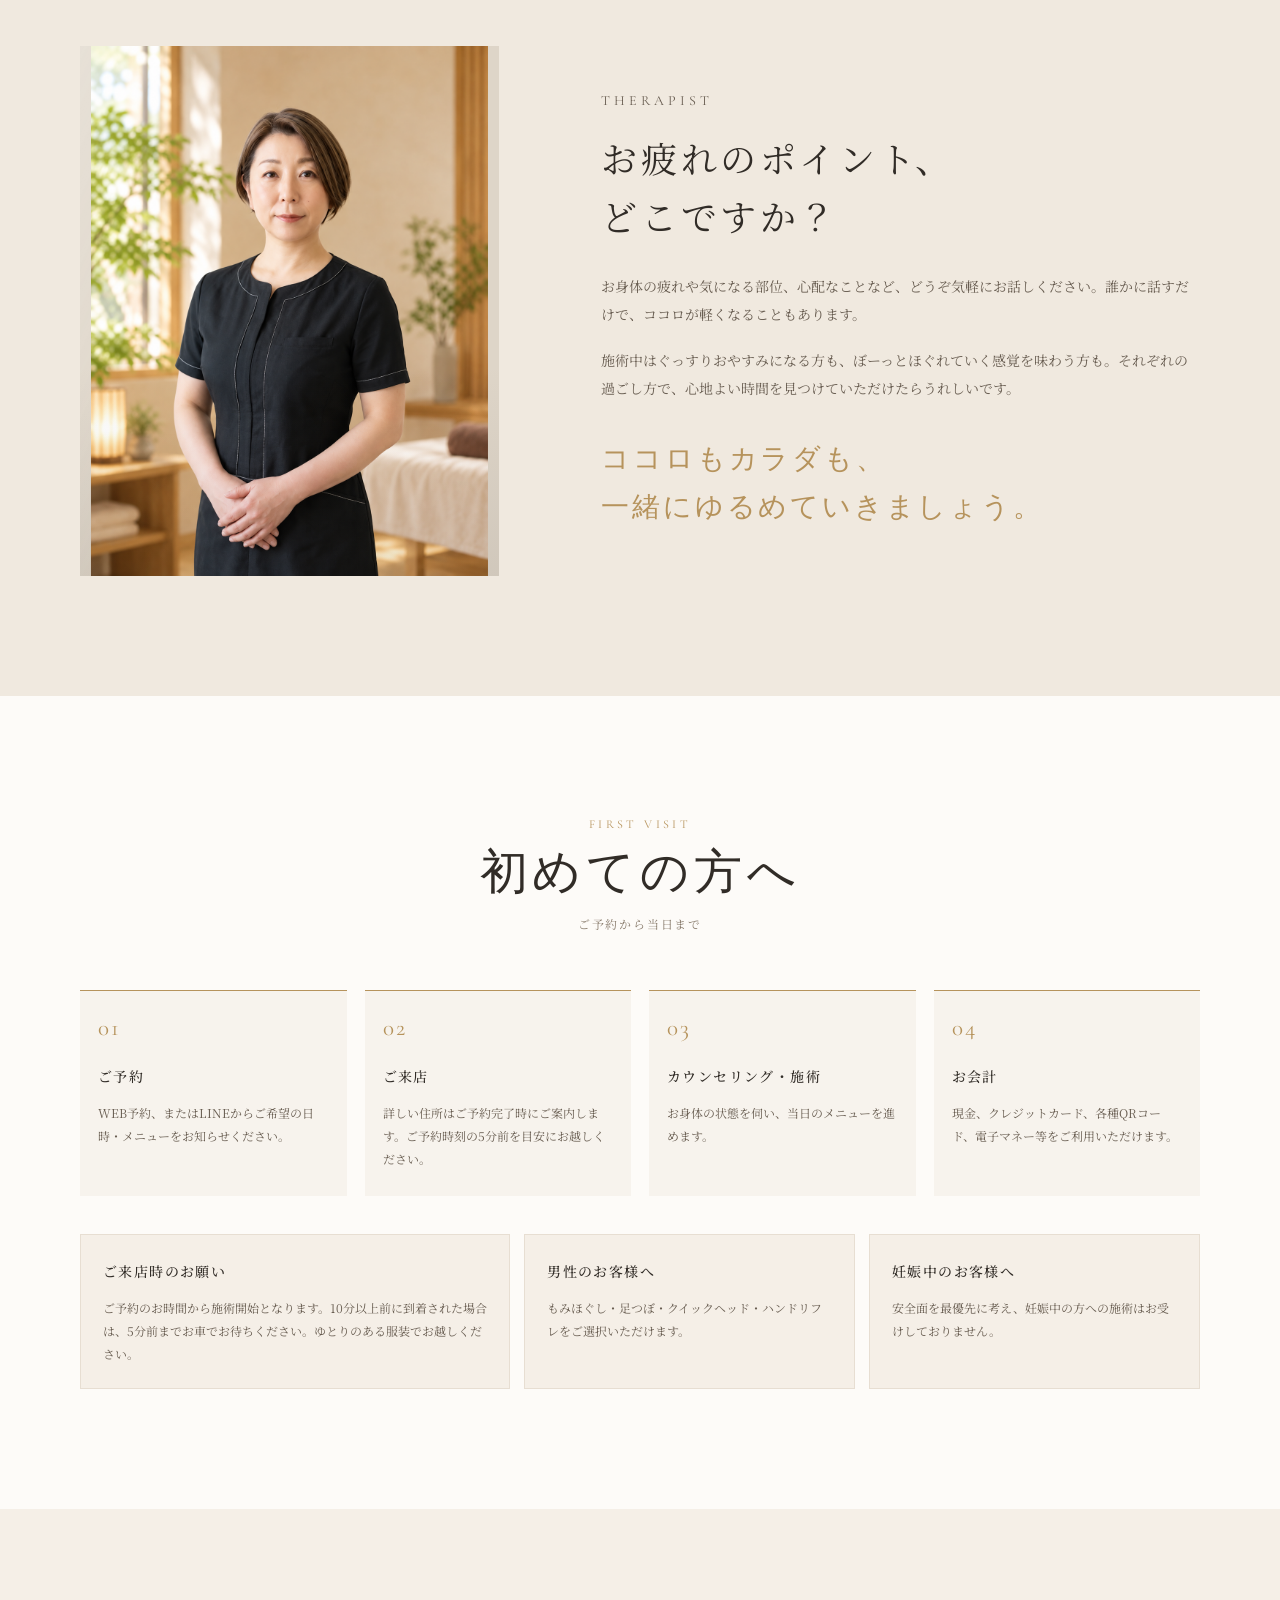
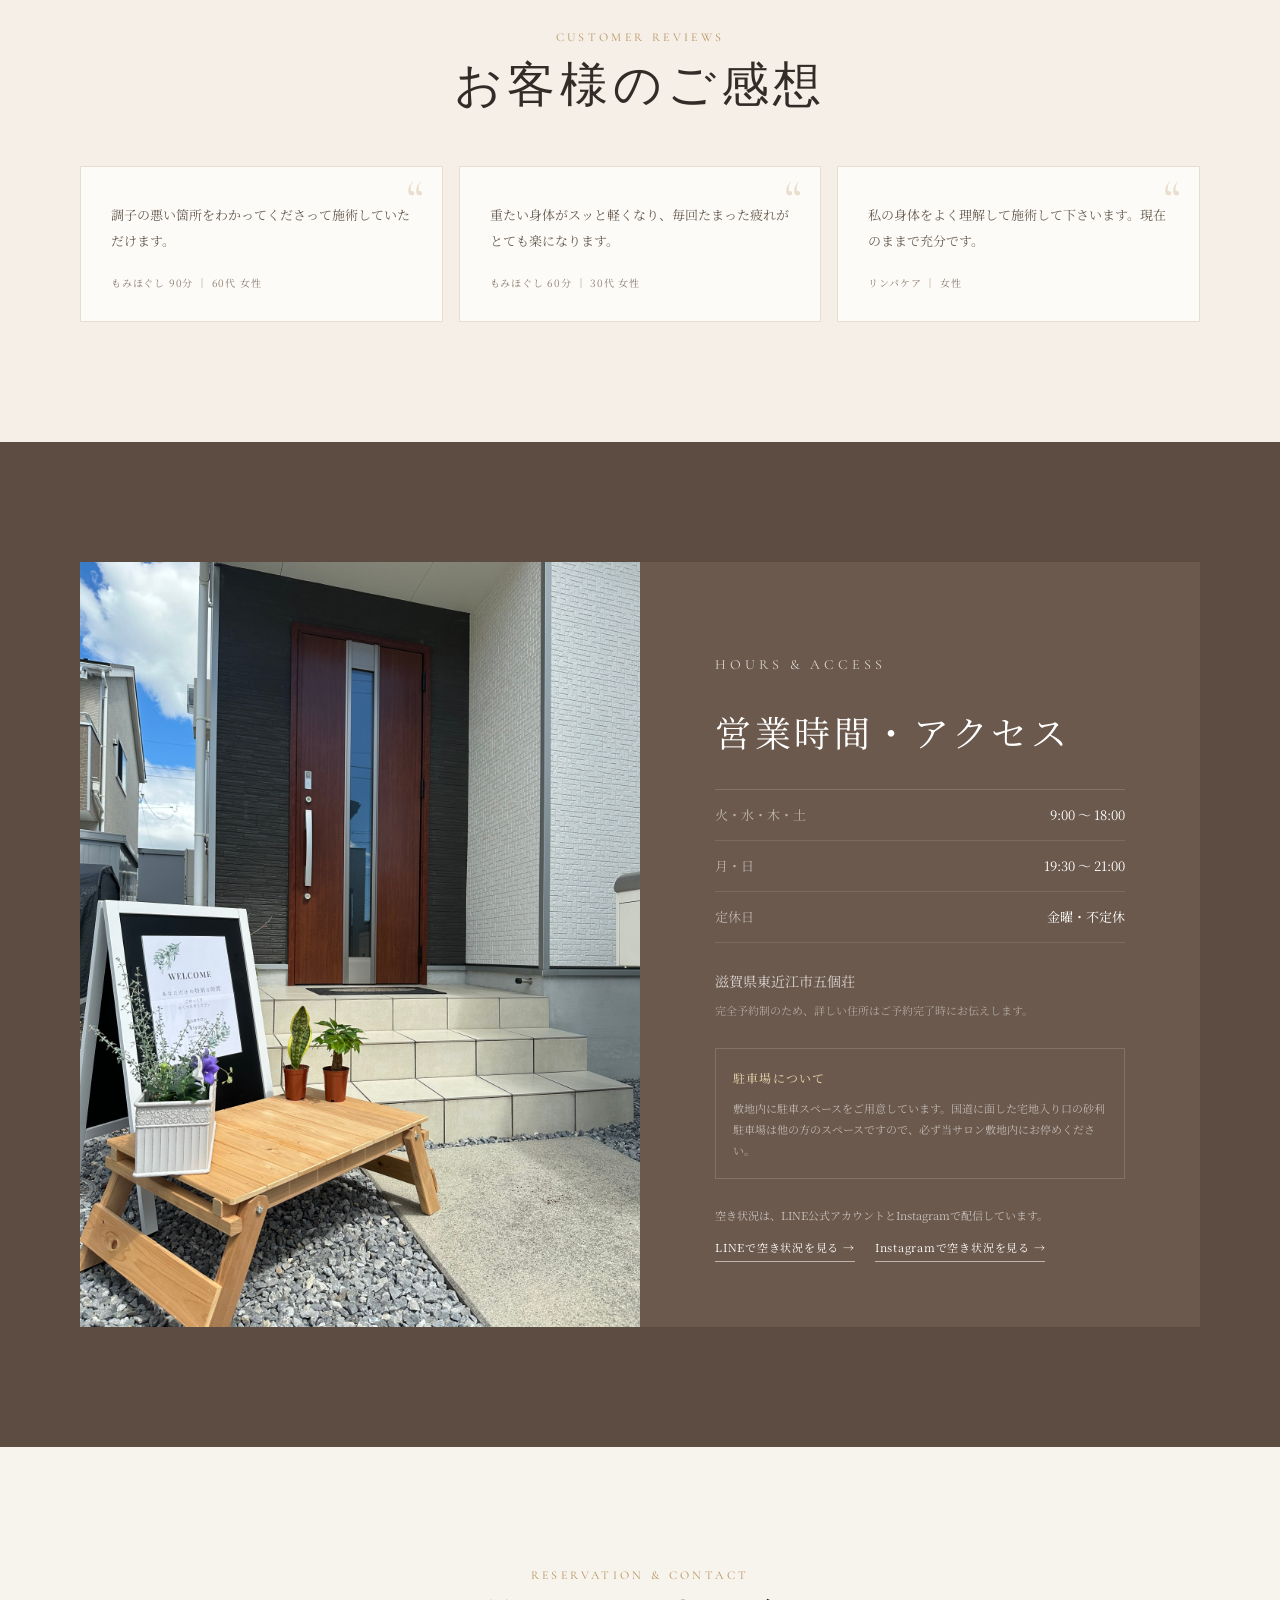
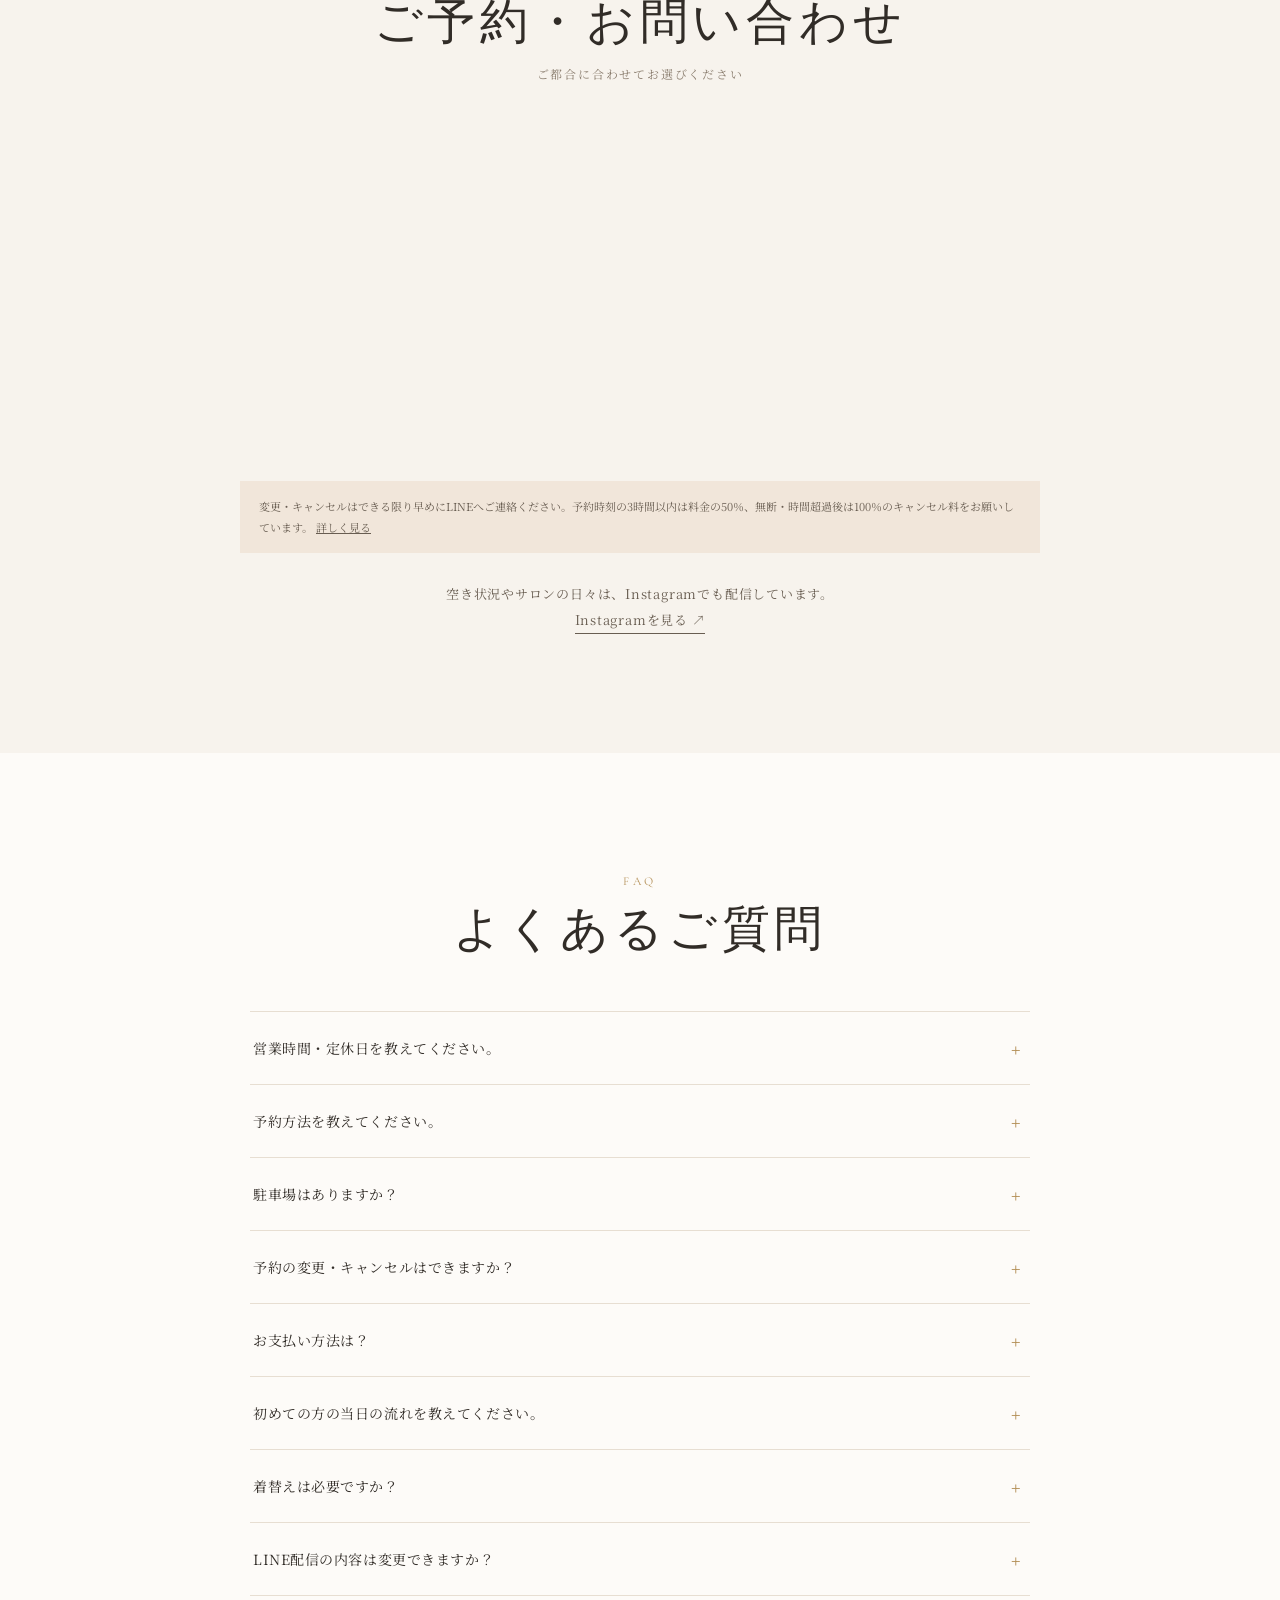
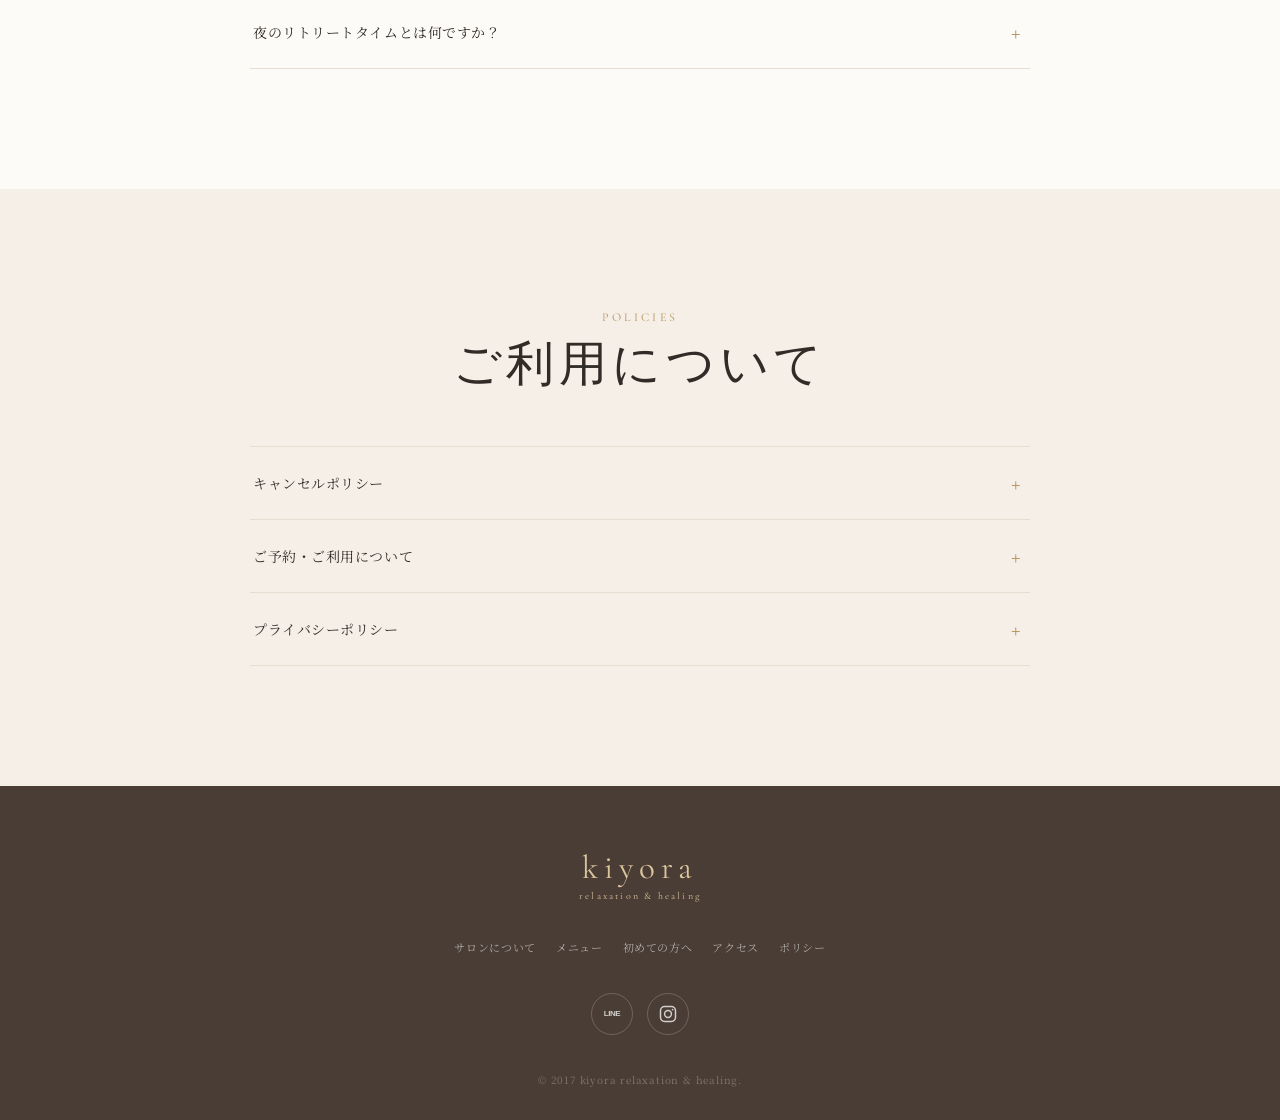
==== commit 33c171c9: "よくあるご質問に消えていた4項目を復活（LINE配信の変更・予約の変更キャンセル・お支払い方法・初めての方の流れ）" ====
--- a/index.html
+++ b/index.html
@@ -405,12 +405,56 @@
 </div>
 </article>
 <article class="accordion-item">
+<button class="accordion-trigger" type="button" aria-expanded="false" aria-controls="faq-cancel">
+<span>予約の変更・キャンセルはできますか？</span>
+<b aria-hidden="true">+</b>
+</button>
+<div class="accordion-body" id="faq-cancel" hidden>
+<p>変更・キャンセルはなるべく前日までにLINE公式アカウントへご連絡ください。当日キャンセル・無断キャンセルの場合はキャンセルポリシーに定めるキャンセル料が発生いたします。</p>
+</div>
+</article>
+<article class="accordion-item">
+<button class="accordion-trigger" type="button" aria-expanded="false" aria-controls="faq-payment">
+<span>お支払い方法は？</span>
+<b aria-hidden="true">+</b>
+</button>
+<div class="accordion-body" id="faq-payment" hidden>
+<p>現金・クレジットカード・各種QRコード・電子マネー等に対応しております。</p>
+</div>
+</article>
+<article class="accordion-item">
+<button class="accordion-trigger" type="button" aria-expanded="false" aria-controls="faq-first">
+<span>初めての方の当日の流れを教えてください。</span>
+<b aria-hidden="true">+</b>
+</button>
+<div class="accordion-body" id="faq-first" hidden>
+<p>ご来店後、まずカウンセリングフォームにご入力いただきます。その後、ご希望のメニューを施術し、最後にお会計となります。初めての方もお気軽にどうぞ。</p>
+</div>
+</article>
+<article class="accordion-item">
 <button class="accordion-trigger" type="button" aria-expanded="false" aria-controls="faq-clothes">
 <span>着替えは必要ですか？</span>
 <b aria-hidden="true">+</b>
 </button>
 <div class="accordion-body" id="faq-clothes" hidden>
 <p>基本的にゆとりのある服装でお越しいただければ、着替えは不要です。必要な場合はご予約時にお知らせください。</p>
+</div>
+</article>
+<article class="accordion-item">
+<button class="accordion-trigger" type="button" aria-expanded="false" aria-controls="faq-line">
+<span>LINE配信の内容は変更できますか？</span>
+<b aria-hidden="true">+</b>
+</button>
+<div class="accordion-body" id="faq-line" hidden>
+<p>はい、アンケートにお答えいただくことで変更できます。以下の5つからお選びください。</p>
+<ul style="margin:0 0 12px;padding-left:1.4em;list-style:disc">
+<li>営業日カレンダー・今週の空き状況<small style="font-size:.9em;opacity:.75;margin-left:.3em">（登録直後の初期設定）</small></li>
+<li>【昼】本日の空き状況 ― 営業日ごとに当日の空き状況をお届け</li>
+<li>【夜】夜リト開催情報 ― 夜のリトリートタイムの開催日をお届け</li>
+<li>【○】全て配信 ― すべての配信をまとめてお届け</li>
+<li>【×】全て不要 ― 必要なときだけご自身で確認したい方向けに</li>
+</ul>
+<p>▶ <a href="https://liff.line.me/2006296703-0JEyE7ER?unique_key=qZpY8r&amp;ts=1794024387" target="_blank" rel="noopener">変更はこちらのアンケートから</a></p>
 </div>
 </article>
 <article class="accordion-item">
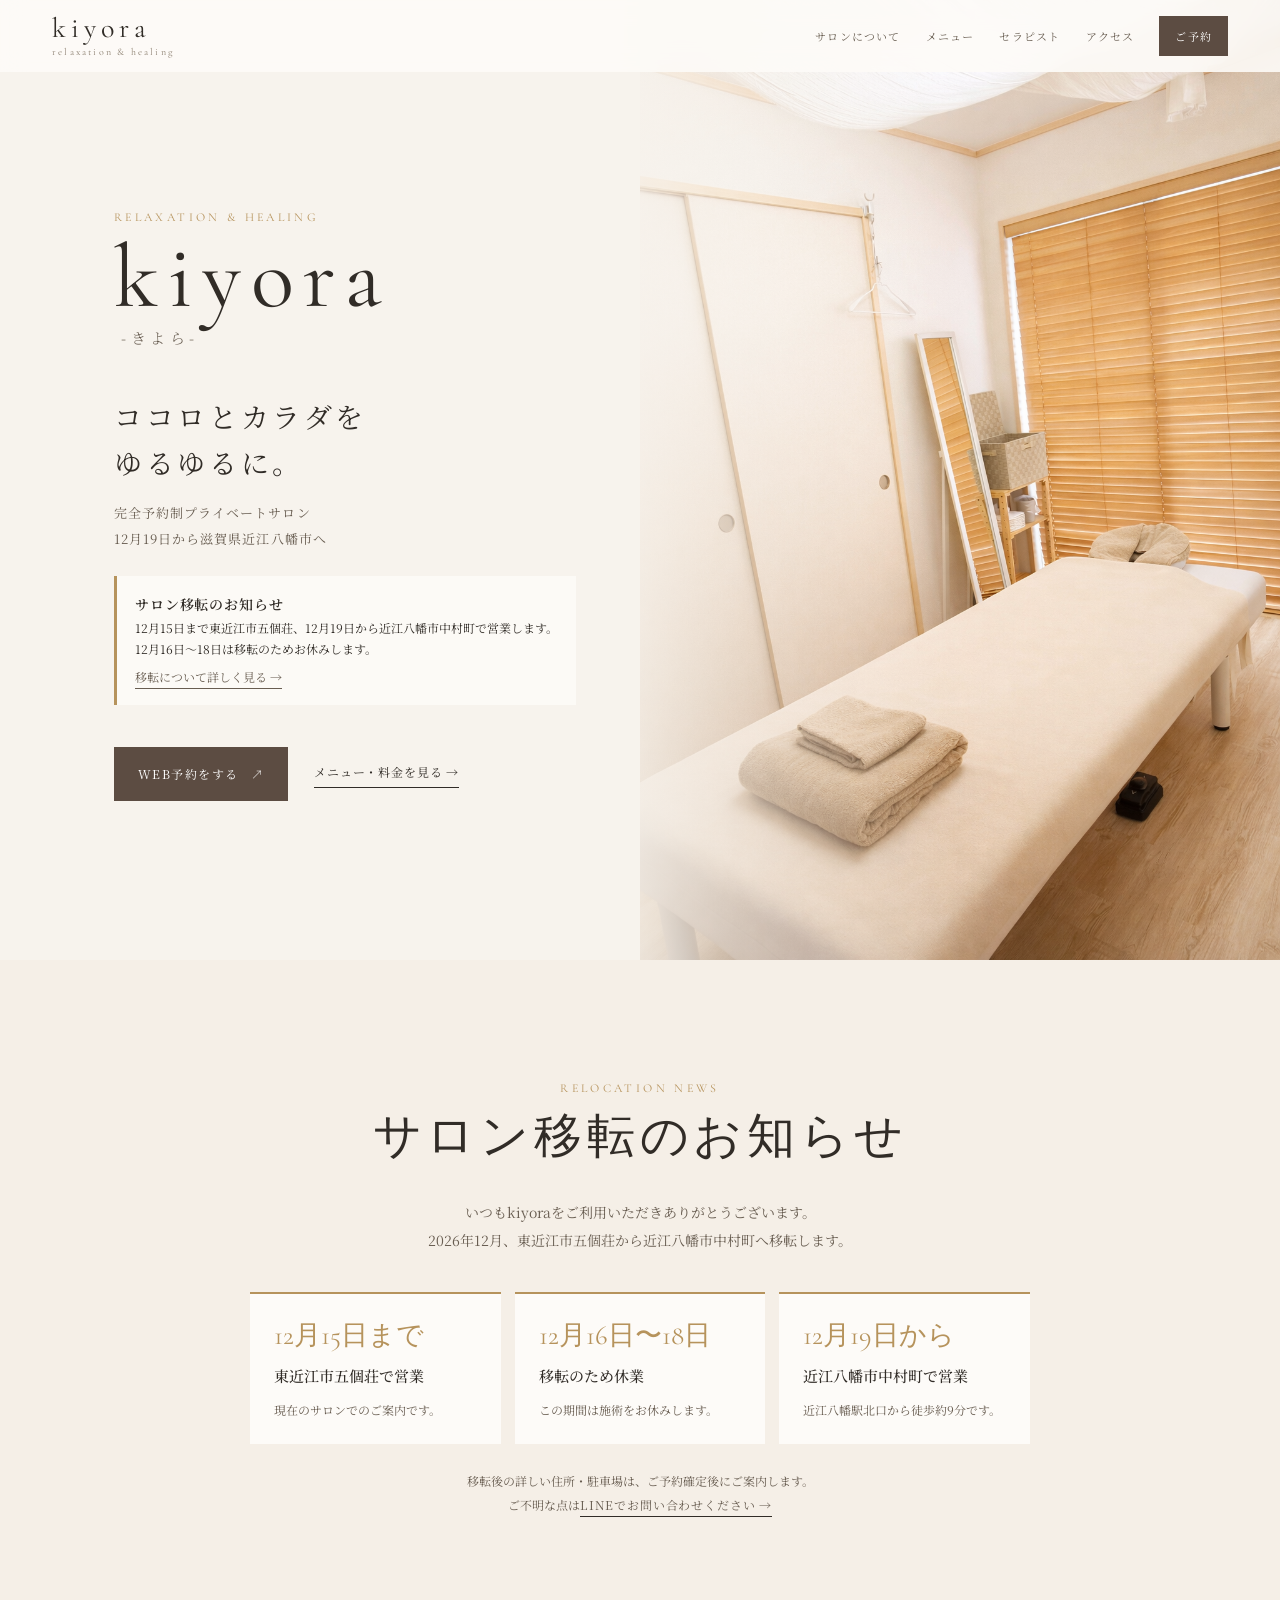
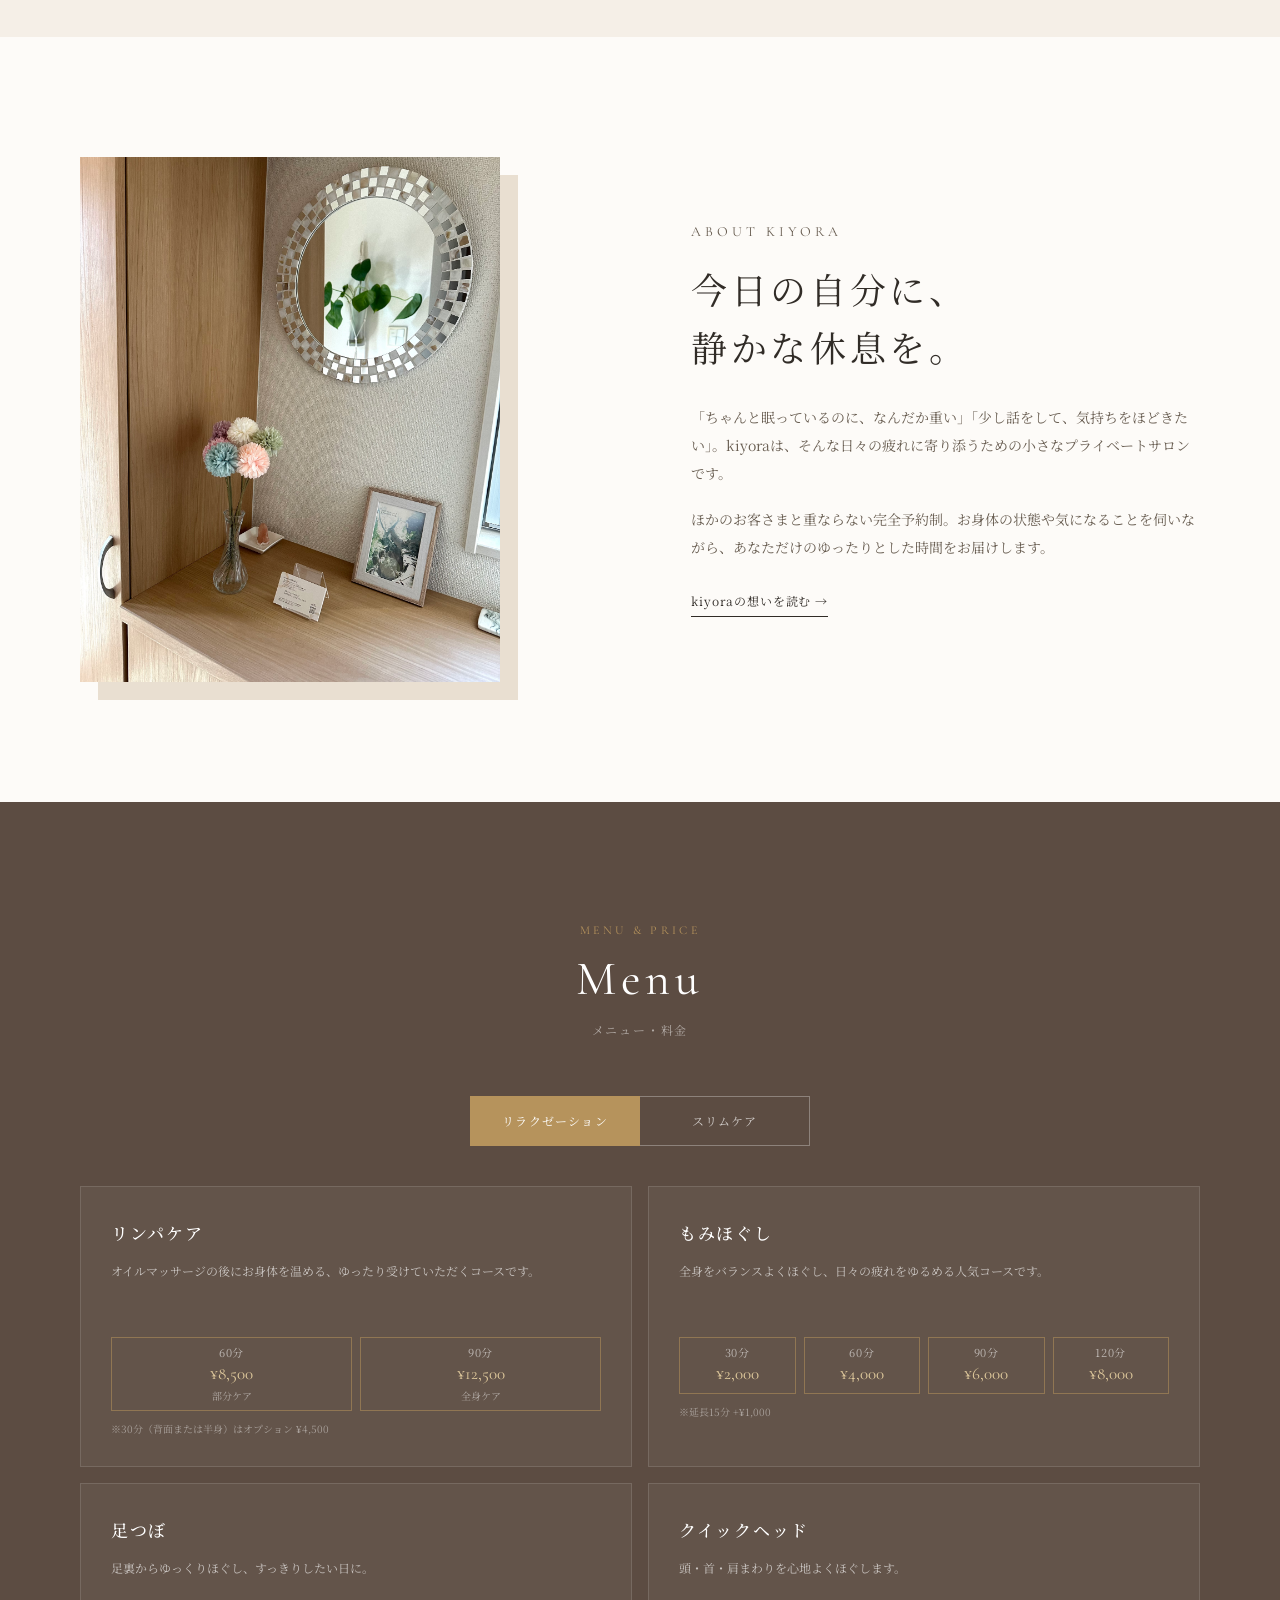
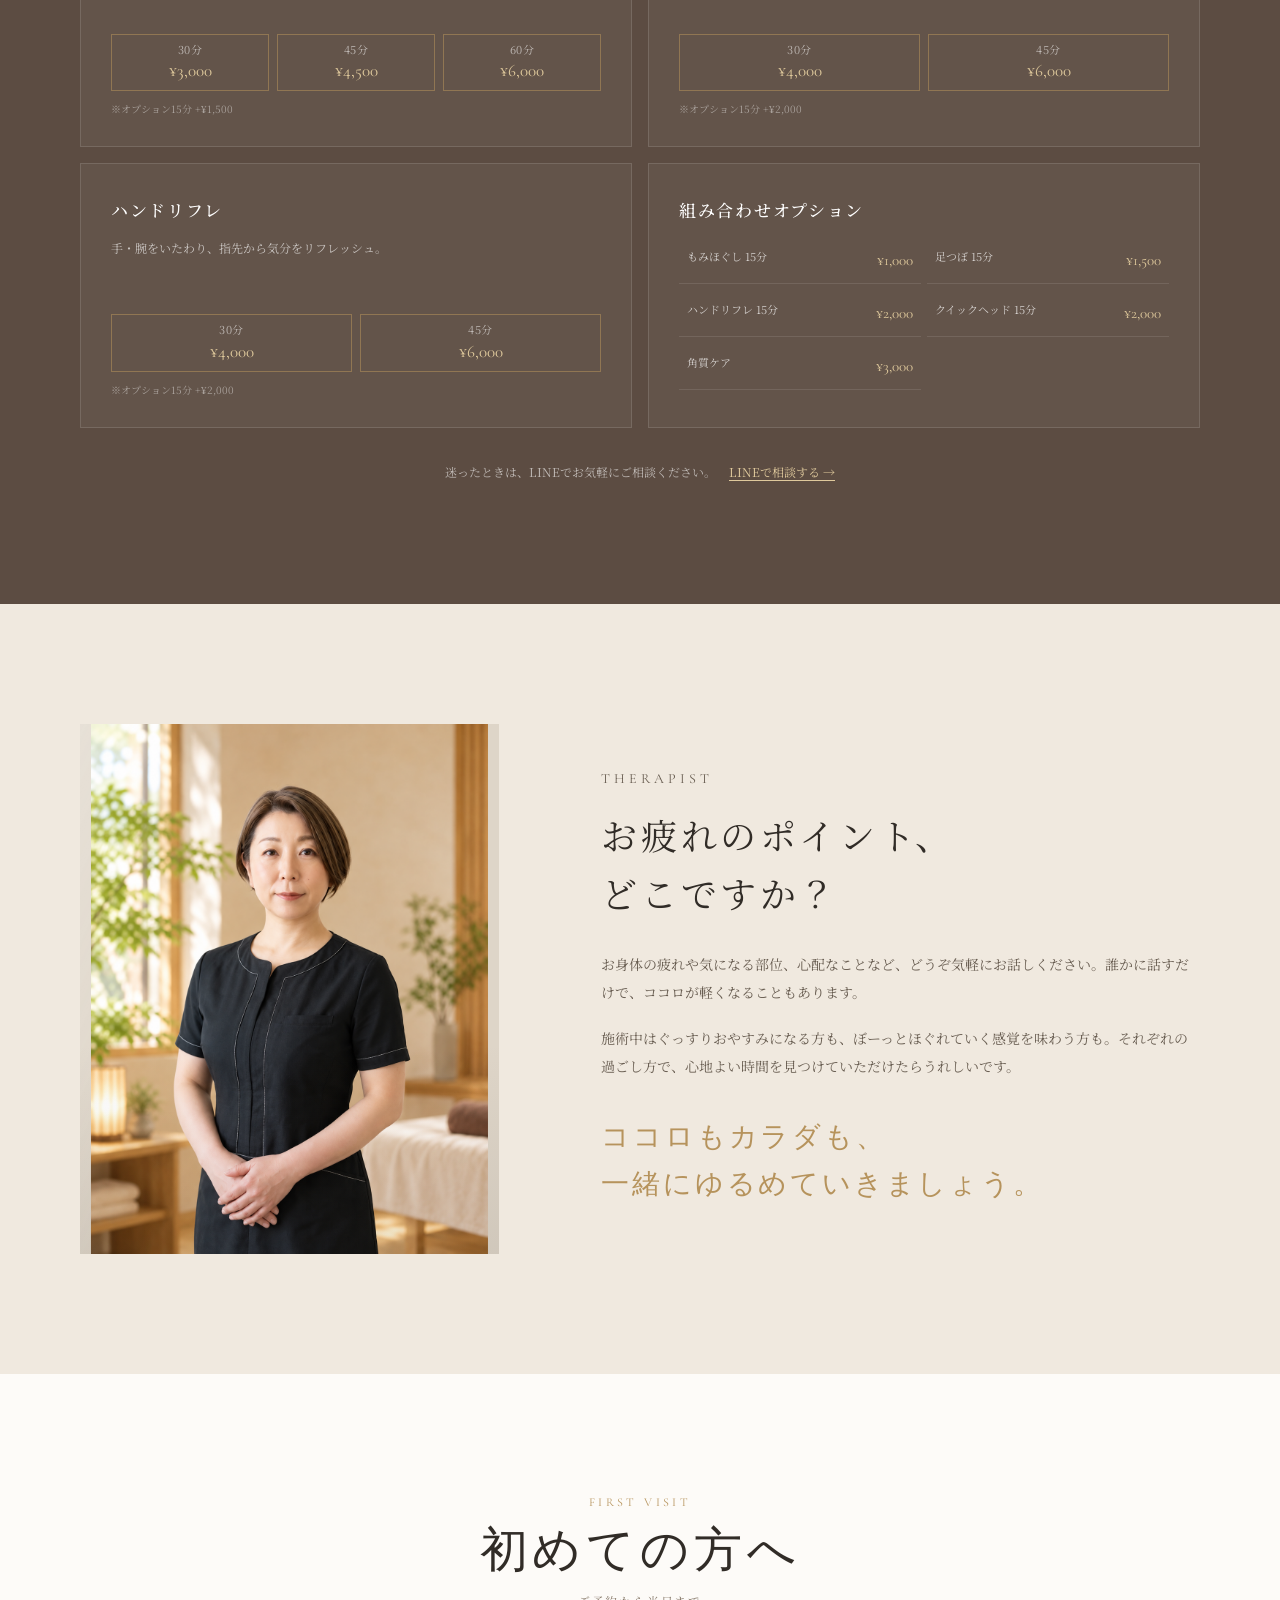
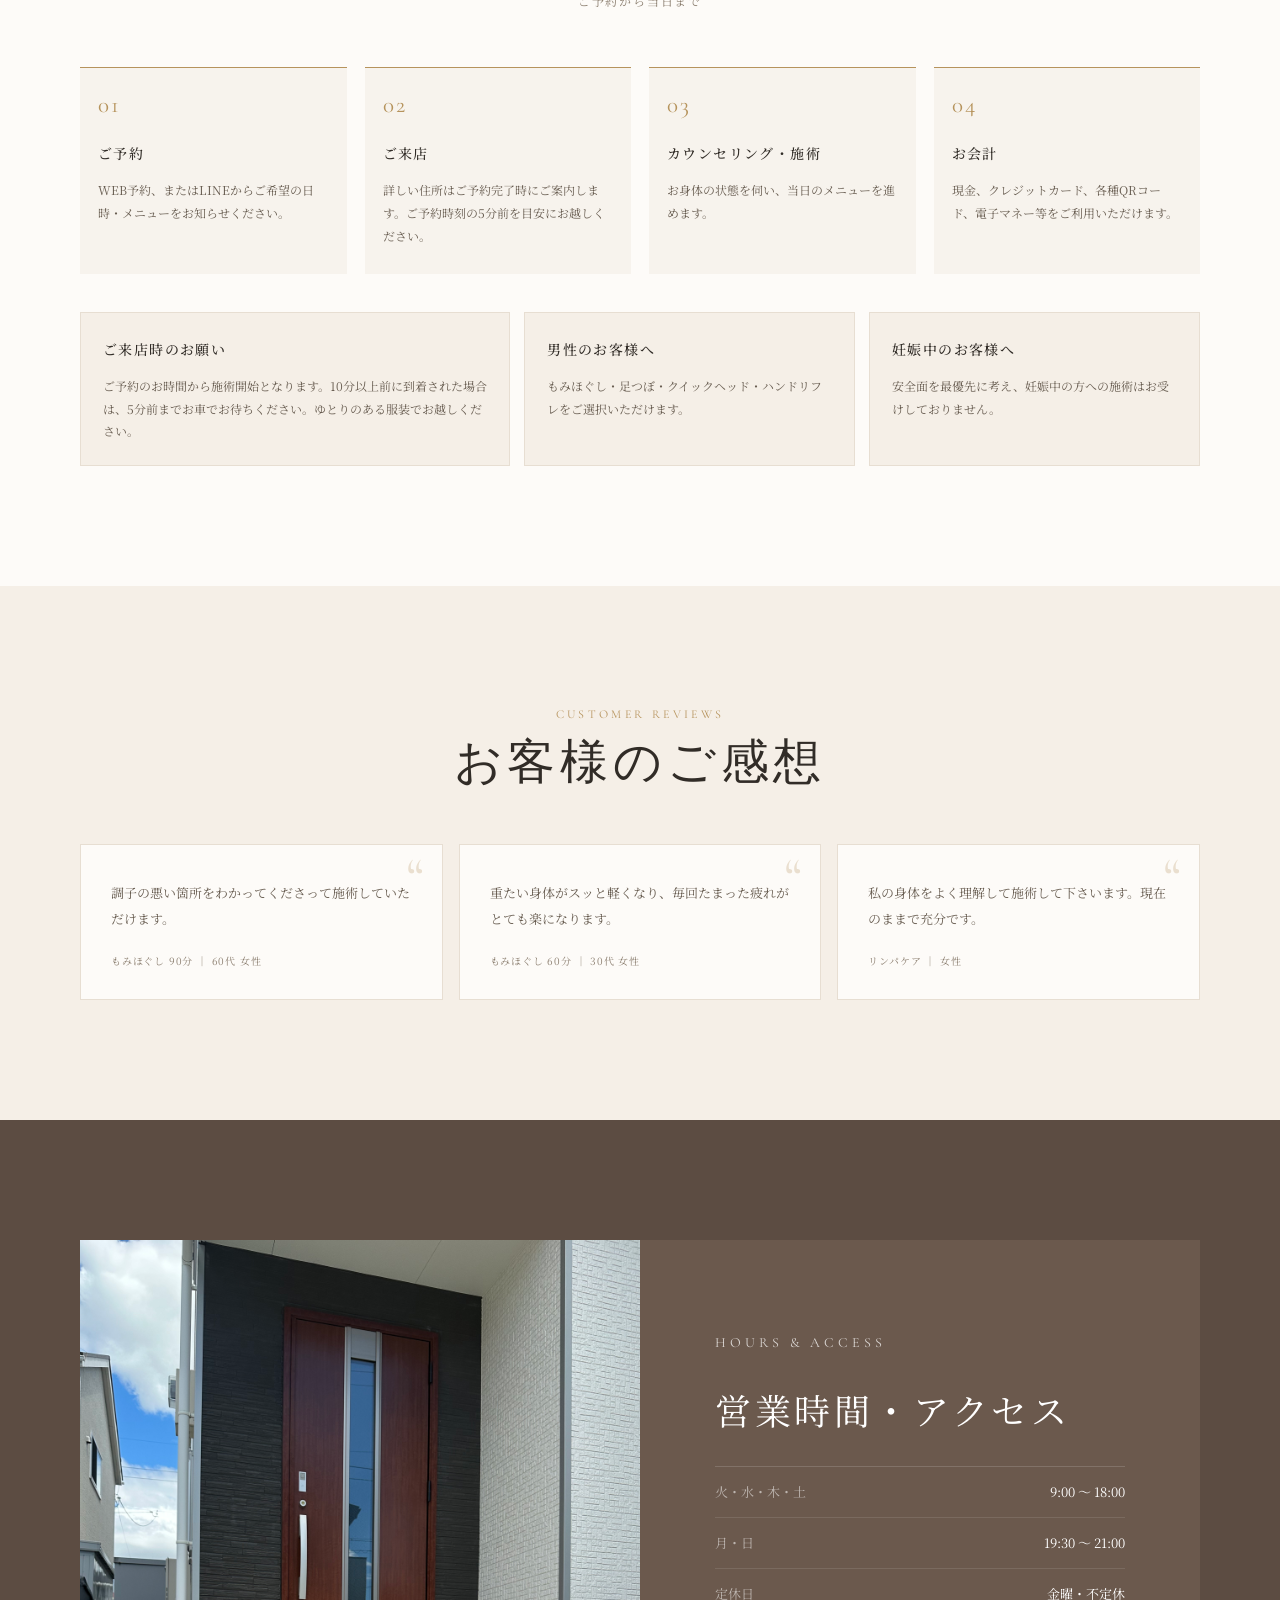
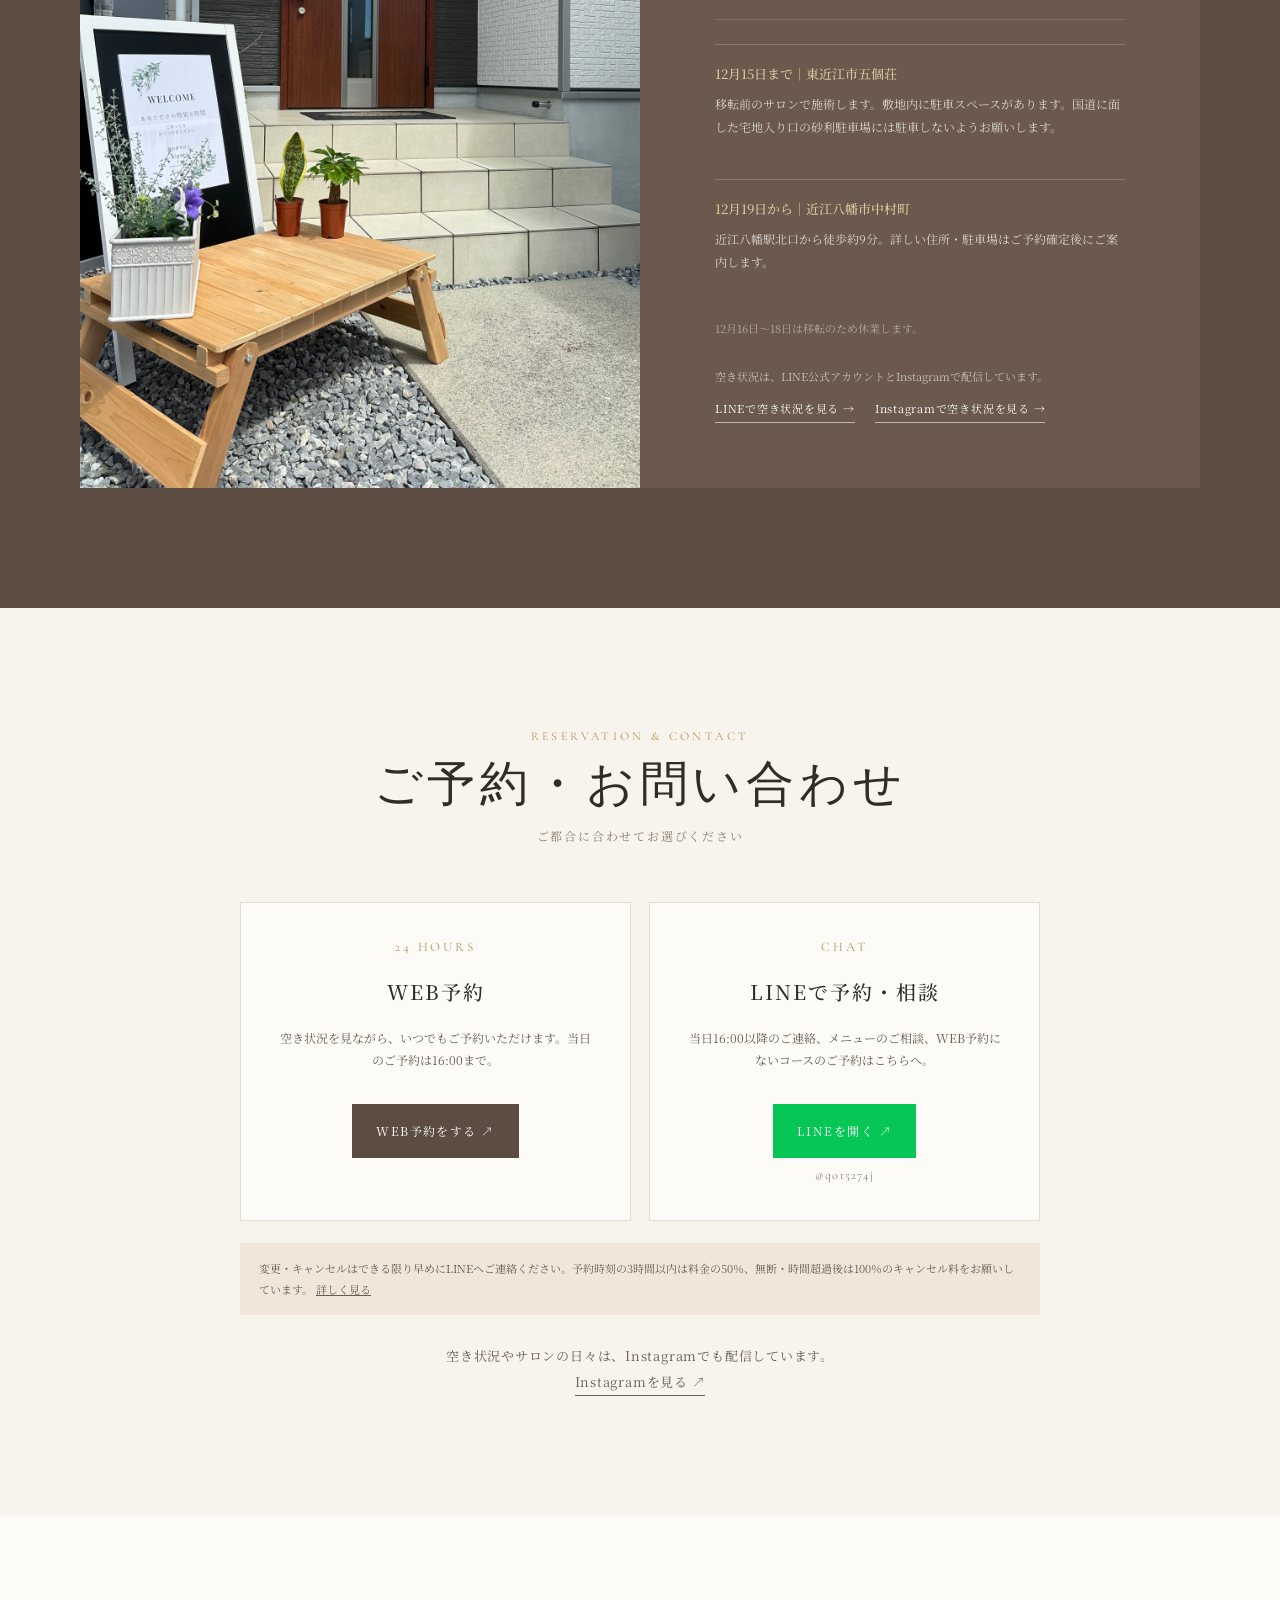
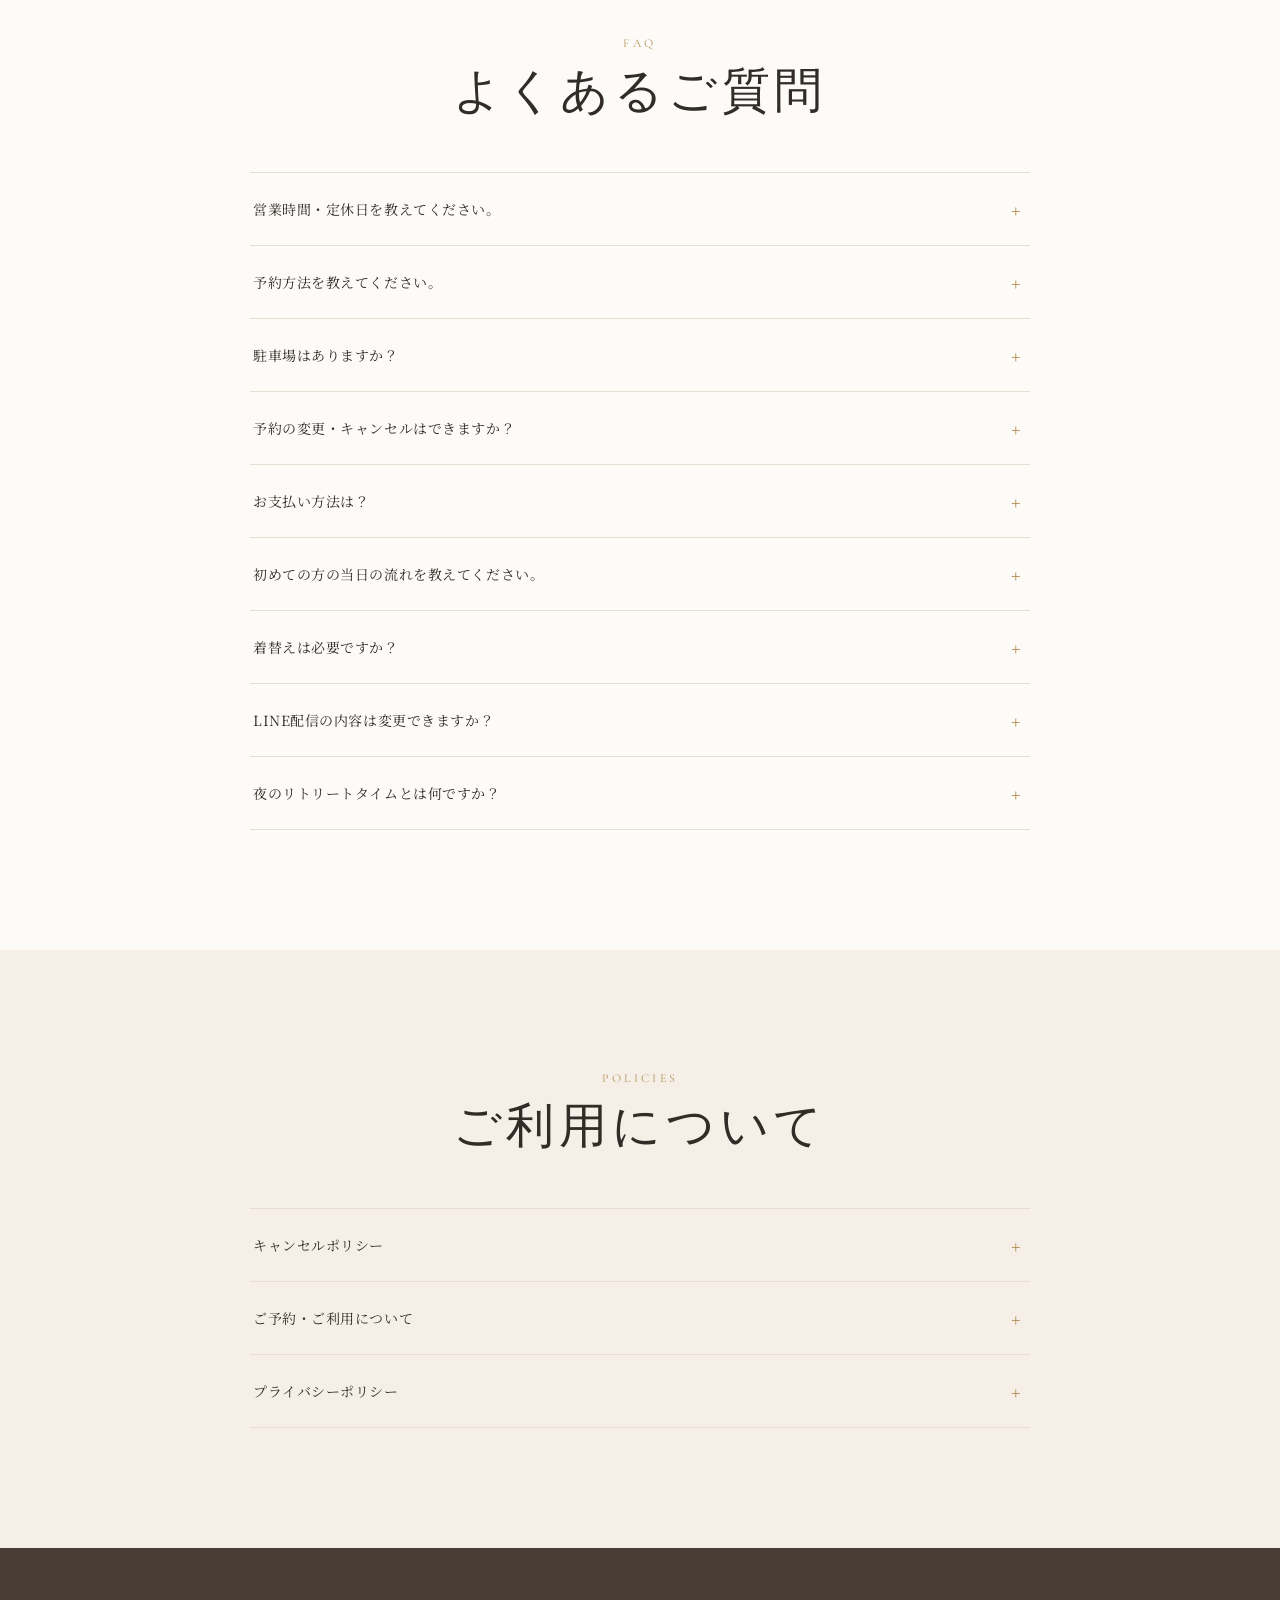
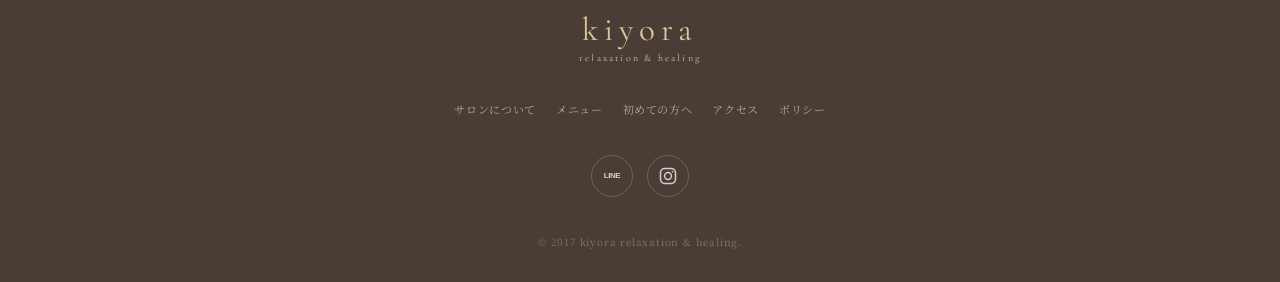
==== commit 43c7da79: "サロン移転のお知らせをホームページに掲載" ====
--- a/index.html
+++ b/index.html
@@ -3,14 +3,14 @@
 <head>
 <meta charset="UTF-8">
 <meta name="viewport" content="width=device-width, initial-scale=1">
-<title>kiyora -きよら-｜滋賀県東近江市五個荘の完全予約制リラクゼーションサロン</title>
-<meta name="description" content="滋賀県東近江市五個荘の完全予約制プライベートサロン kiyora -きよら-。もみほぐし、リンパケア、足つぼ、ヘッドケアなど、お一人おひとりに寄り添う施術をご提供します。">
+<title>kiyora -きよら-｜滋賀県の完全予約制リラクゼーションサロン</title>
+<meta name="description" content="kiyora -きよら-は完全予約制のプライベートサロンです。2026年12月19日から滋賀県近江八幡市中村町へ移転します。もみほぐし、リンパケア、足つぼ、ヘッドケアなどをご提供します。">
 <meta name="robots" content="index,follow,max-image-preview:large">
 <link rel="canonical" href="https://kiyora-relaxation.github.io/">
 <meta property="og:locale" content="ja_JP">
 <meta property="og:site_name" content="kiyora -きよら-">
 <meta property="og:type" content="website">
-<meta property="og:title" content="kiyora -きよら-｜滋賀県東近江市五個荘のプライベートサロン">
+<meta property="og:title" content="kiyora -きよら-｜サロン移転のお知らせ">
 <meta property="og:description" content="ココロとカラダをゆるゆるに。完全予約制で、あなただけの静かな時間をお過ごしください。">
 <meta property="og:url" content="https://kiyora-relaxation.github.io/">
 <meta property="og:image" content="https://kiyora-relaxation.github.io/assets/images/ogp.jpg">
@@ -18,7 +18,7 @@
 <meta property="og:image:height" content="630">
 <meta property="og:image:alt" content="kiyoraの施術部屋">
 <meta name="twitter:card" content="summary_large_image">
-<meta name="twitter:title" content="kiyora -きよら-｜滋賀県東近江市五個荘のプライベートサロン">
+<meta name="twitter:title" content="kiyora -きよら-｜サロン移転のお知らせ">
 <meta name="twitter:description" content="ココロとカラダをゆるゆるに。完全予約制のリラクゼーションサロン。">
 <meta name="twitter:image" content="https://kiyora-relaxation.github.io/assets/images/ogp.jpg">
 <link rel="preconnect" href="https://fonts.googleapis.com">
@@ -26,6 +26,25 @@
 <link href="https://fonts.googleapis.com/css2?family=Cormorant+Garamond:ital,wght@0,400;0,500;1,400&family=Noto+Serif+JP:wght@300;400;500;600&display=swap" rel="stylesheet">
 <link rel="stylesheet" href="css/style.css">
 <link rel="stylesheet" href="css/soft-palette.css">
+<style>
+.relocation-teaser{margin:24px 0 0;padding:16px 18px;border-left:3px solid var(--gold);background:rgba(253,251,248,.9);font-size:12px;line-height:1.8}
+.relocation-teaser strong{display:block;font-size:14px;font-weight:600;letter-spacing:.06em}
+.relocation-teaser a{display:inline-block;margin-top:6px;border-bottom:1px solid currentColor;color:var(--brown)}
+.relocation{background:#f5efe7;scroll-margin-top:72px}
+.relocation .section-heading{margin-bottom:34px}
+.relocation-lead{text-align:center;color:var(--brown);font-size:14px}
+.relocation-dates{display:grid;grid-template-columns:repeat(3,1fr);gap:14px;margin:38px 0 25px;padding:0}
+.relocation-dates li{list-style:none;padding:24px;background:var(--cream);border-top:2px solid var(--gold)}
+.relocation-dates time{display:block;color:var(--gold);font:400 27px/1.3 var(--display)}
+.relocation-dates strong{display:block;margin:8px 0;font-size:15px;font-weight:500}
+.relocation-dates p{margin:0;color:var(--brown);font-size:12px;line-height:1.8}
+.relocation-note{margin:0;text-align:center;color:var(--brown);font-size:12px}
+.access-location{margin-top:24px;padding:16px 0;border-top:1px solid rgba(255,255,255,.18)}
+.access-location strong{display:block;color:#dcc8a3;font-size:13px;font-weight:500}
+.access-location p{margin:6px 0 0;color:rgba(255,255,255,.75);font-size:12px;line-height:1.9}
+.access-photo-note{display:block;padding:8px 14px;background:rgba(0,0,0,.35);color:#fff;font-size:11px}
+@media(max-width:800px){.relocation-dates{grid-template-columns:1fr;gap:10px}.relocation-dates li{padding:18px}.relocation-teaser{margin-top:20px}}
+</style>
 <script type="application/ld+json">{"@context":"https://schema.org","@type":"HealthAndBeautyBusiness","name":"kiyora -きよら- relaxation & healing","url":"https://kiyora-relaxation.github.io/","image":"https://kiyora-relaxation.github.io/assets/images/ogp.jpg","description":"滋賀県東近江市五個荘の完全予約制プライベートリラクゼーションサロン。","address":{"@type":"PostalAddress","postalCode":"529-1444","addressRegion":"滋賀県","addressLocality":"東近江市五個荘","addressCountry":"JP"},"openingHoursSpecification":[{"@type":"OpeningHoursSpecification","dayOfWeek":["Tuesday","Wednesday","Thursday","Saturday"],"opens":"09:00","closes":"18:00"},{"@type":"OpeningHoursSpecification","dayOfWeek":["Monday","Sunday"],"opens":"19:30","closes":"21:00"}],"sameAs":["https://www.instagram.com/kiyora.relaxation.higashiomi/","https://lin.ee/B4hcPD2"],"priceRange":"¥2,000〜"}</script>
 </head>
 <body>
@@ -69,7 +88,12 @@
 <h1 id="hero-title">kiyora <span>-きよら-</span>
 </h1>
 <p class="hero-message">ココロとカラダを<br>ゆるゆるに。</p>
-<p class="hero-description">滋賀県東近江市五個荘<br>完全予約制プライベートサロン</p>
+<p class="hero-description">完全予約制プライベートサロン<br>12月19日から滋賀県近江八幡市へ</p>
+<div class="relocation-teaser" role="note">
+<strong>サロン移転のお知らせ</strong>
+12月15日まで東近江市五個荘、12月19日から近江八幡市中村町で営業します。<br>12月16日〜18日は移転のためお休みします。<br>
+<a href="#relocation">移転について詳しく見る →</a>
+</div>
 <div class="hero-actions">
 <a class="btn btn-primary" href="https://kiyora-yoyaku.pages.dev" target="_blank" rel="noopener">WEB予約をする <span aria-hidden="true">↗</span>
 </a>
@@ -78,6 +102,21 @@
 </div>
 <div class="hero-media">
 <img src="assets/images/treatment-room.png" alt="やわらかな光が入るkiyoraの施術部屋" fetchpriority="high">
+</div>
+</section>
+<section class="section relocation" id="relocation" aria-labelledby="relocation-title">
+<div class="container narrow">
+<header class="section-heading">
+<p class="eyebrow">relocation news</p>
+<h2 id="relocation-title">サロン移転のお知らせ</h2>
+</header>
+<p class="relocation-lead">いつもkiyoraをご利用いただきありがとうございます。<br>2026年12月、東近江市五個荘から近江八幡市中村町へ移転します。</p>
+<ol class="relocation-dates">
+<li><time datetime="2026-12-15">12月15日まで</time><strong>東近江市五個荘で営業</strong><p>現在のサロンでのご案内です。</p></li>
+<li><time datetime="2026-12-16">12月16日〜18日</time><strong>移転のため休業</strong><p>この期間は施術をお休みします。</p></li>
+<li><time datetime="2026-12-19">12月19日から</time><strong>近江八幡市中村町で営業</strong><p>近江八幡駅北口から徒歩約9分です。</p></li>
+</ol>
+<p class="relocation-note">移転後の詳しい住所・駐車場は、ご予約確定後にご案内します。<br>ご不明な点は<a class="text-link" href="https://lin.ee/B4hcPD2" target="_blank" rel="noopener">LINEでお問い合わせください →</a></p>
 </div>
 </section>
 <section class="section intro" id="about">
@@ -311,7 +350,8 @@
 <section class="section access" id="access">
 <div class="container access-layout">
 <div class="access-image reveal">
-<img src="assets/images/approach.jpeg" alt="kiyoraの玄関アプローチとウェルカムボード" loading="lazy">
+<img src="assets/images/approach.jpeg" alt="移転前のkiyoraの玄関アプローチとウェルカムボード" loading="lazy">
+<small class="access-photo-note">写真は移転前のサロンです</small>
 </div>
 <div class="access-content reveal">
 <p class="eyebrow">hours &amp; access</p>
@@ -330,13 +370,15 @@
 <dd>金曜・不定休</dd>
 </div>
 </dl>
-<p>滋賀県東近江市五個荘<br>
-<small>完全予約制のため、詳しい住所はご予約完了時にお伝えします。</small>
-</p>
-<div class="parking">
-<h3>駐車場について</h3>
-<p>敷地内に駐車スペースをご用意しています。国道に面した宅地入り口の砂利駐車場は他の方のスペースですので、必ず当サロン敷地内にお停めください。</p>
-</div>
+<div class="access-location">
+<strong>12月15日まで｜東近江市五個荘</strong>
+<p>移転前のサロンで施術します。敷地内に駐車スペースがあります。国道に面した宅地入り口の砂利駐車場には駐車しないようお願いします。</p>
+</div>
+<div class="access-location">
+<strong>12月19日から｜近江八幡市中村町</strong>
+<p>近江八幡駅北口から徒歩約9分。詳しい住所・駐車場はご予約確定後にご案内します。</p>
+</div>
+<p><small>12月16日〜18日は移転のため休業します。</small></p>
 <a class="text-link light" href="https://lin.ee/B4hcPD2" target="_blank" rel="noopener">LINEで営業日カレンダーを受け取る →</a>
 </div>
 </div>
@@ -401,7 +443,7 @@
 <b aria-hidden="true">+</b>
 </button>
 <div class="accordion-body" id="faq-parking" hidden>
-<p>敷地内に駐車スペースをご用意しています。アクセス欄の駐車に関するお願いをご確認ください。</p>
+<p>12月15日までの東近江市五個荘のサロンには敷地内駐車場があります。12月19日からの近江八幡市中村町での駐車場は、ご予約確定後にご案内します。アクセス欄もご確認ください。</p>
 </div>
 </article>
 <article class="accordion-item">
@@ -560,3 +602,4 @@
 </script>
 </body>
 </html>
+
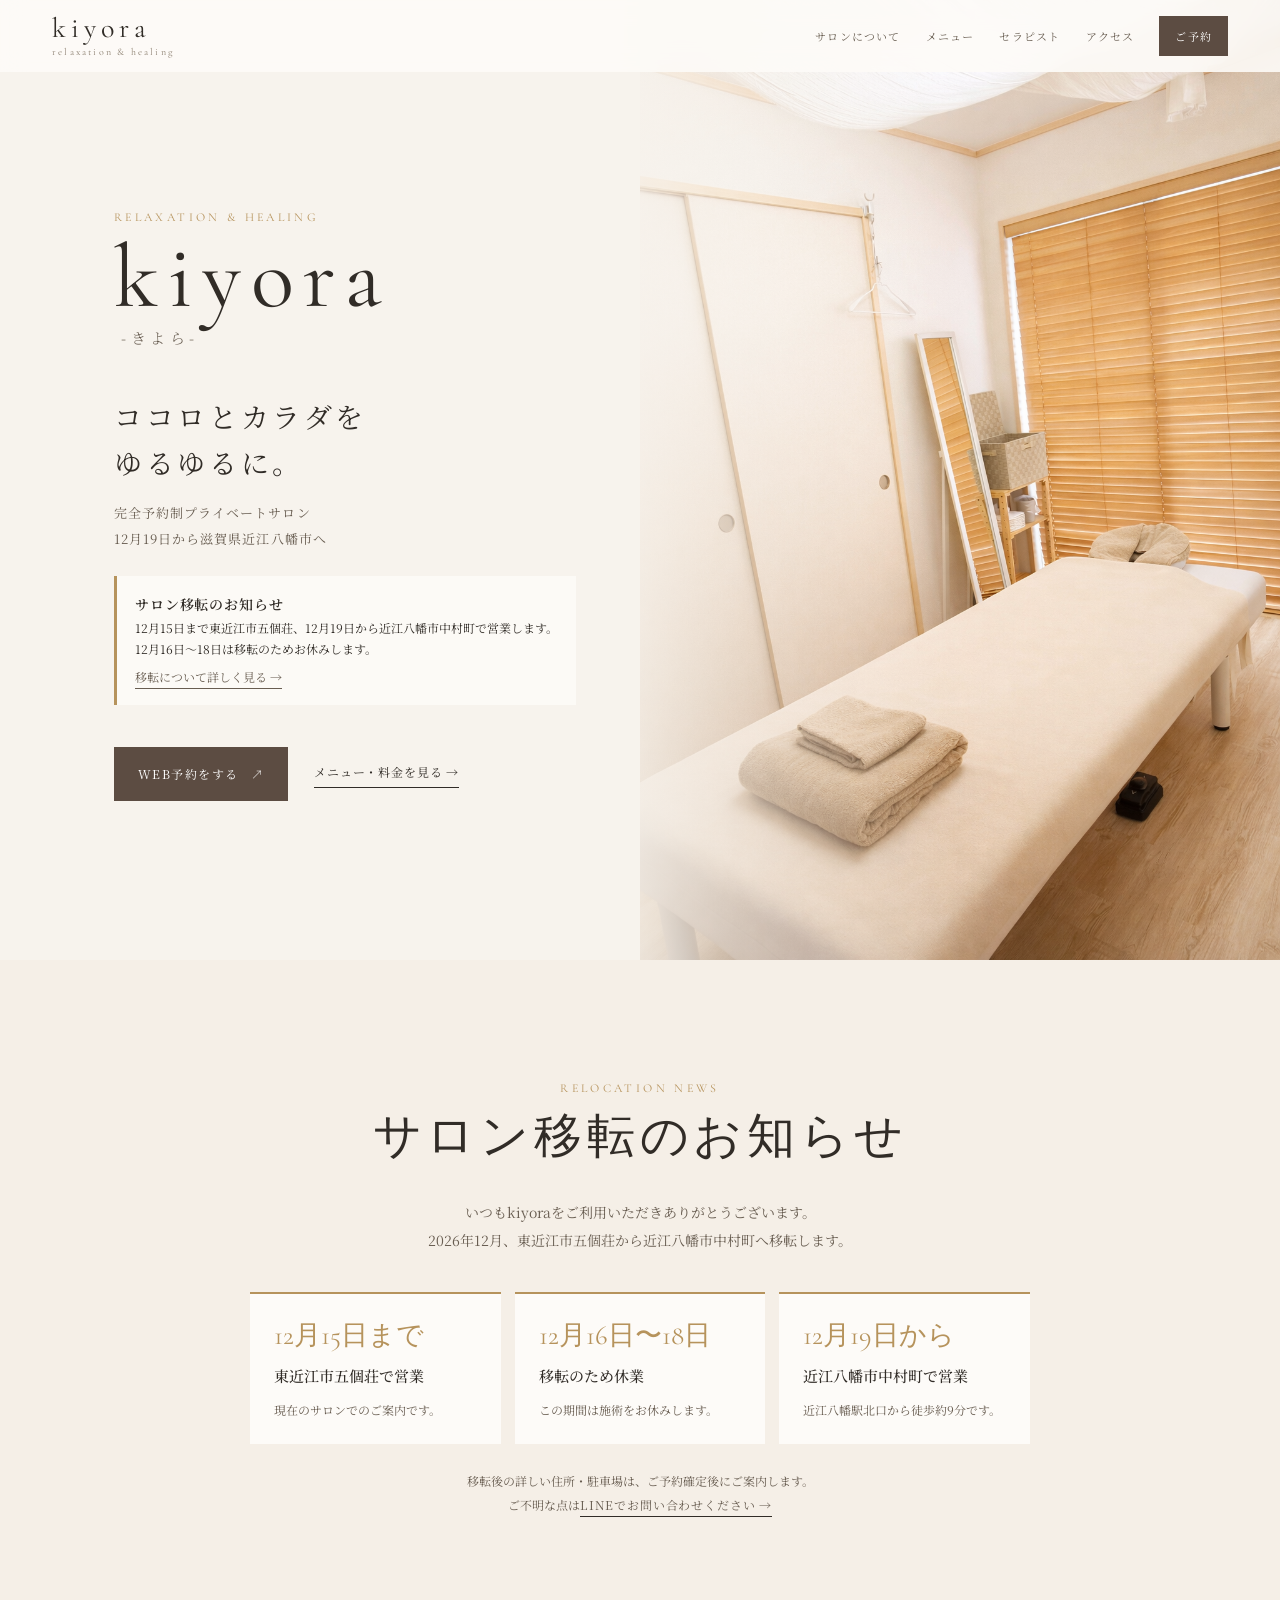
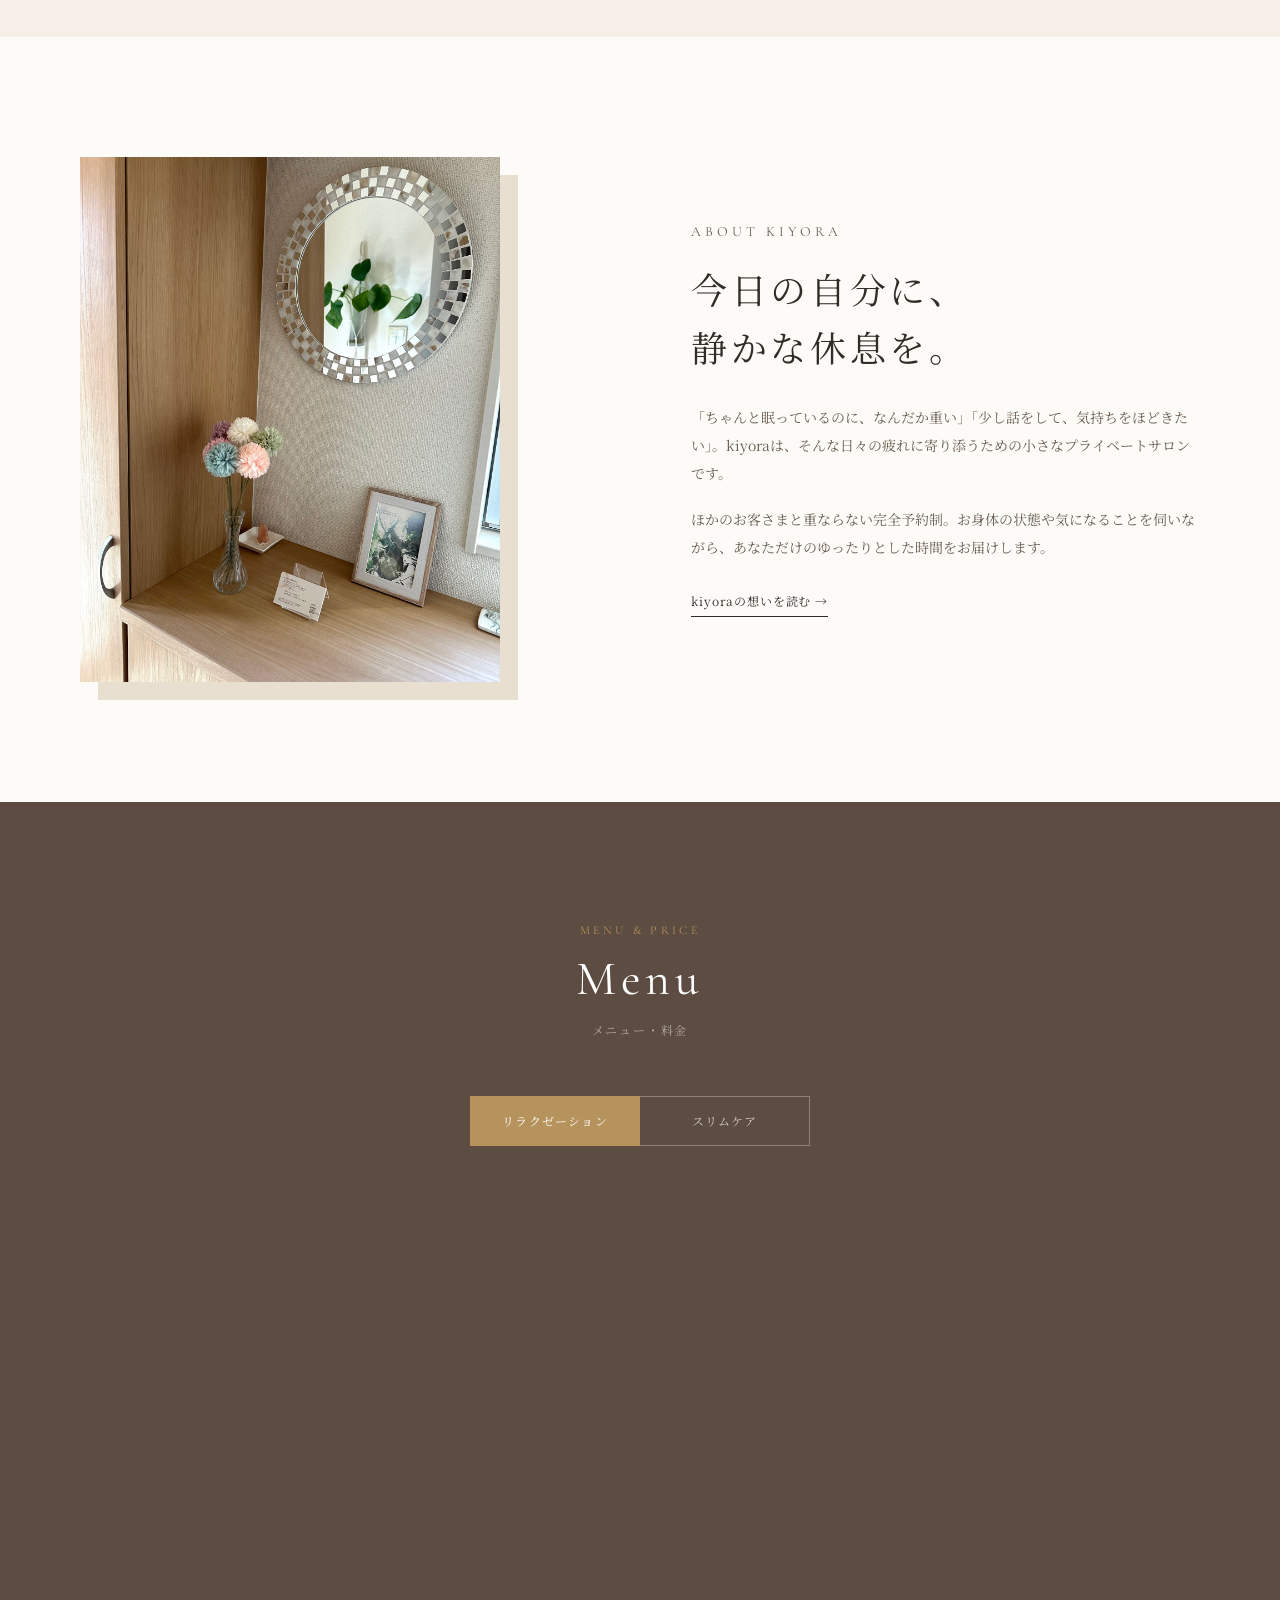
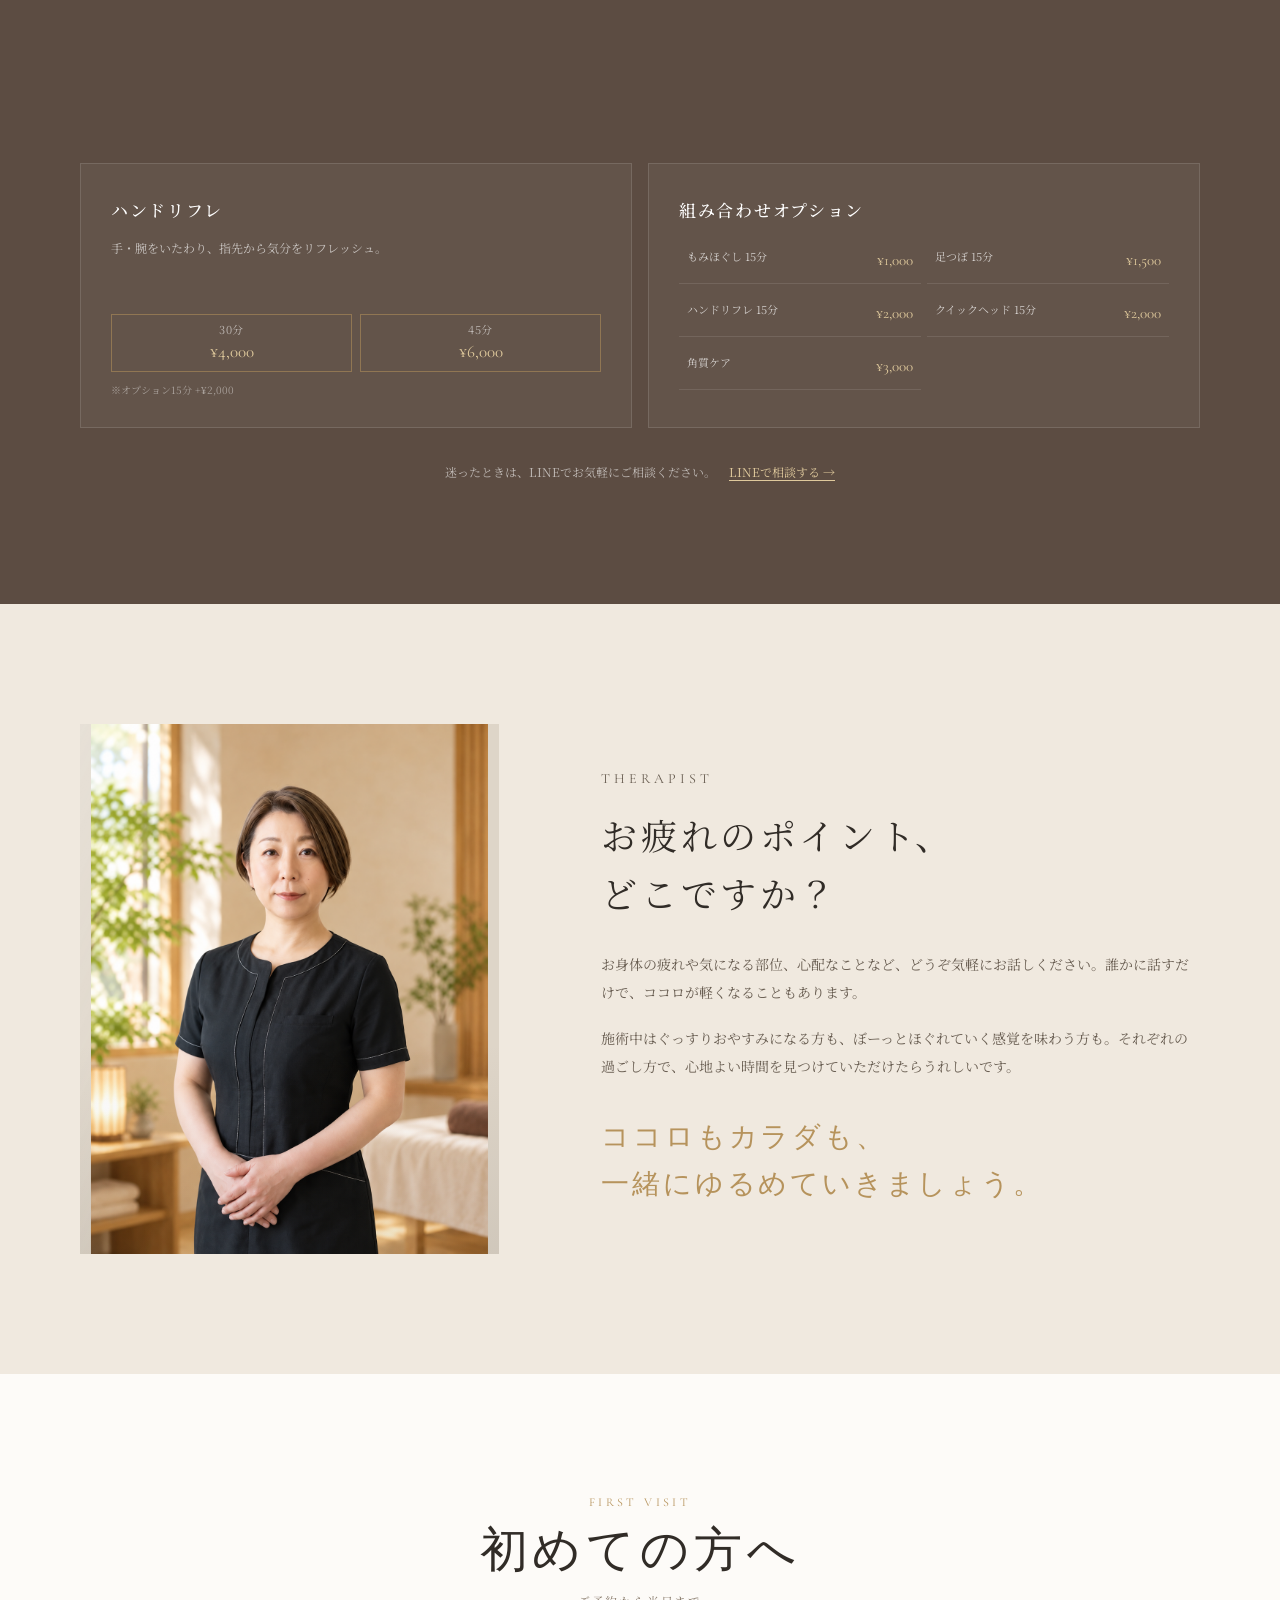
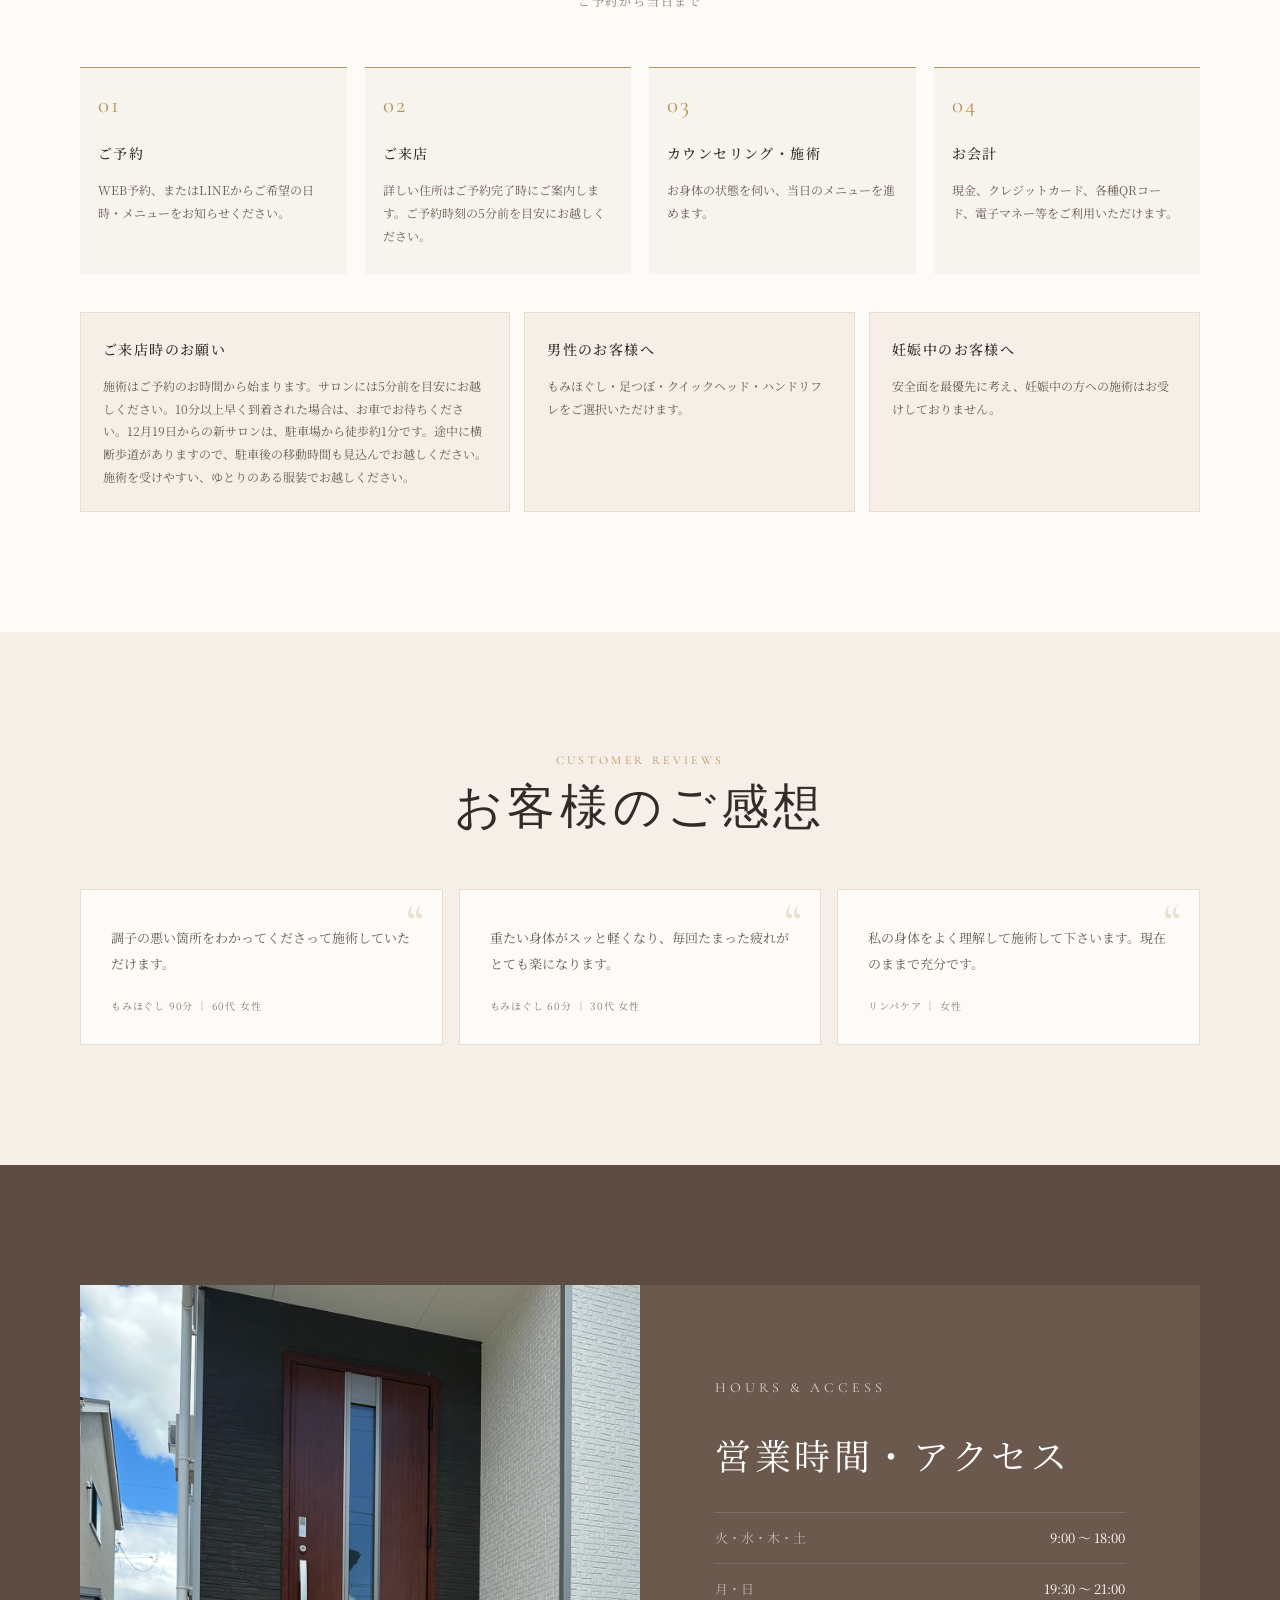
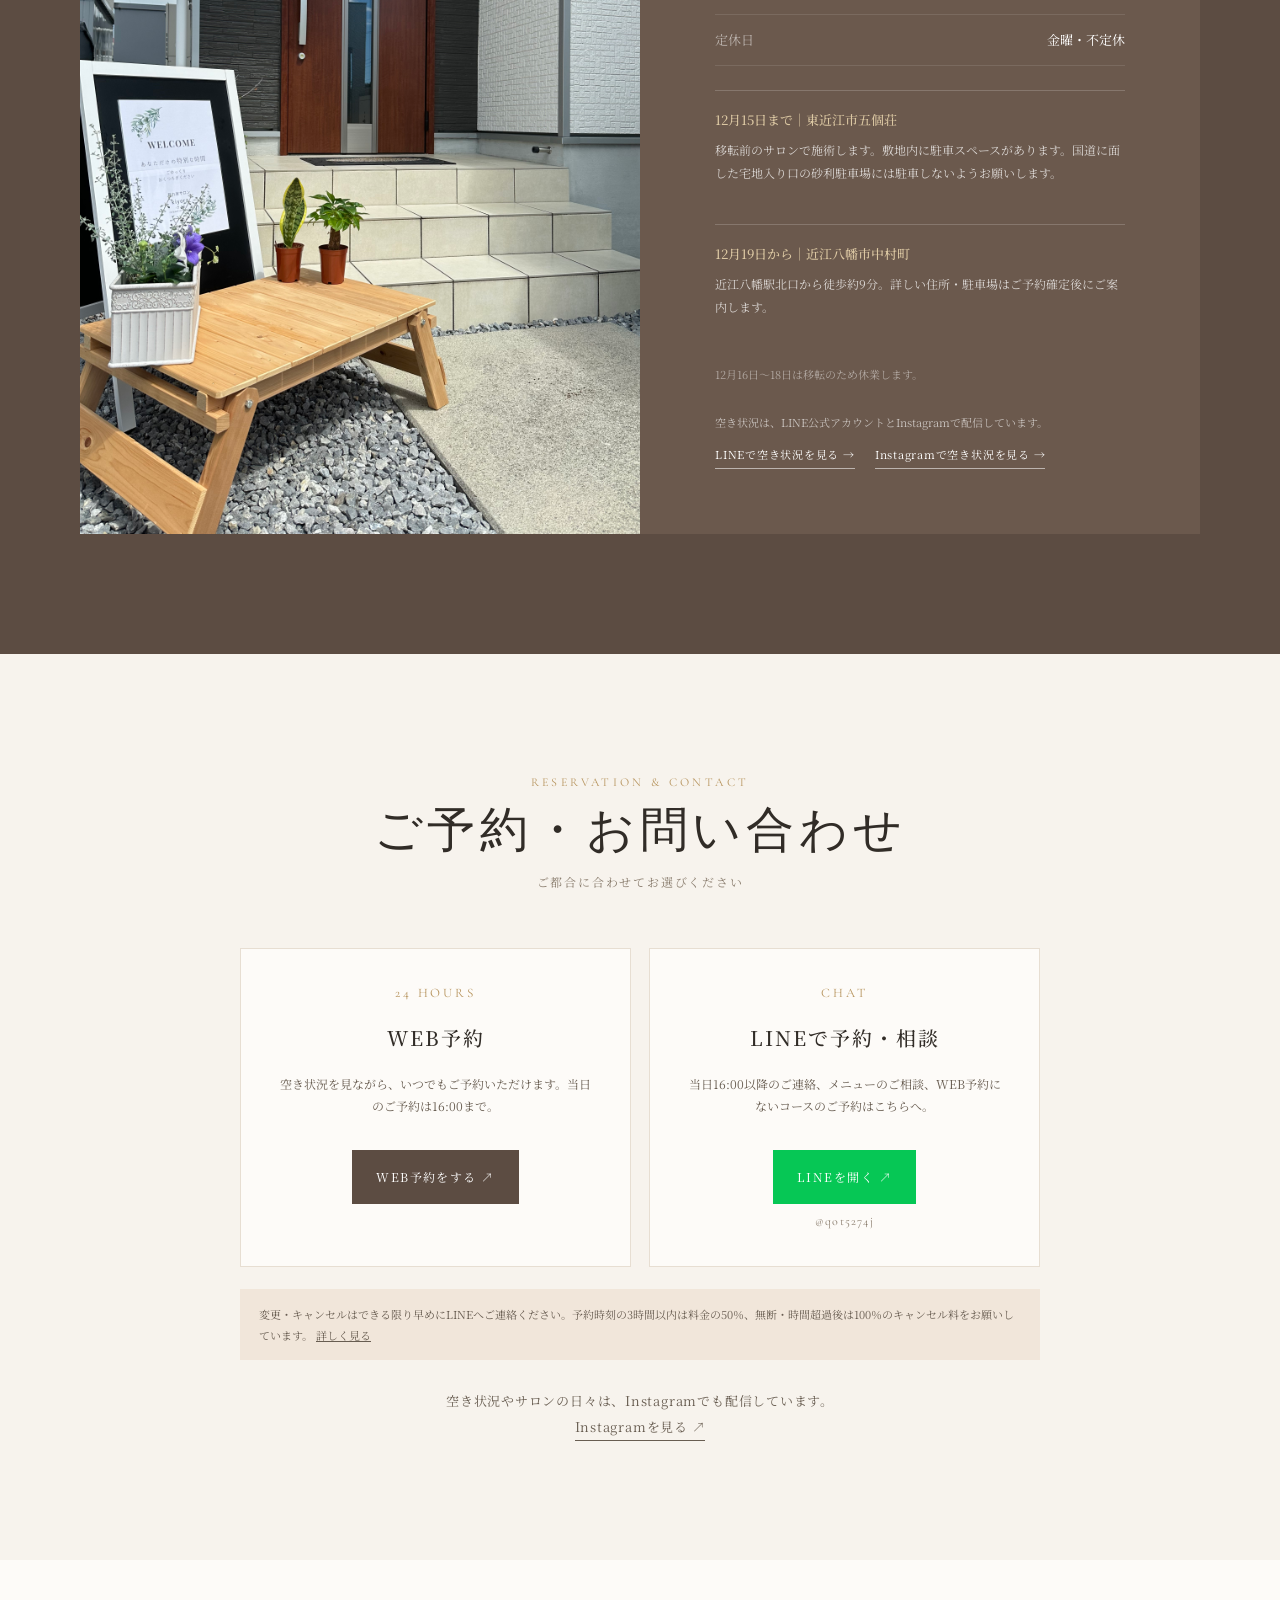
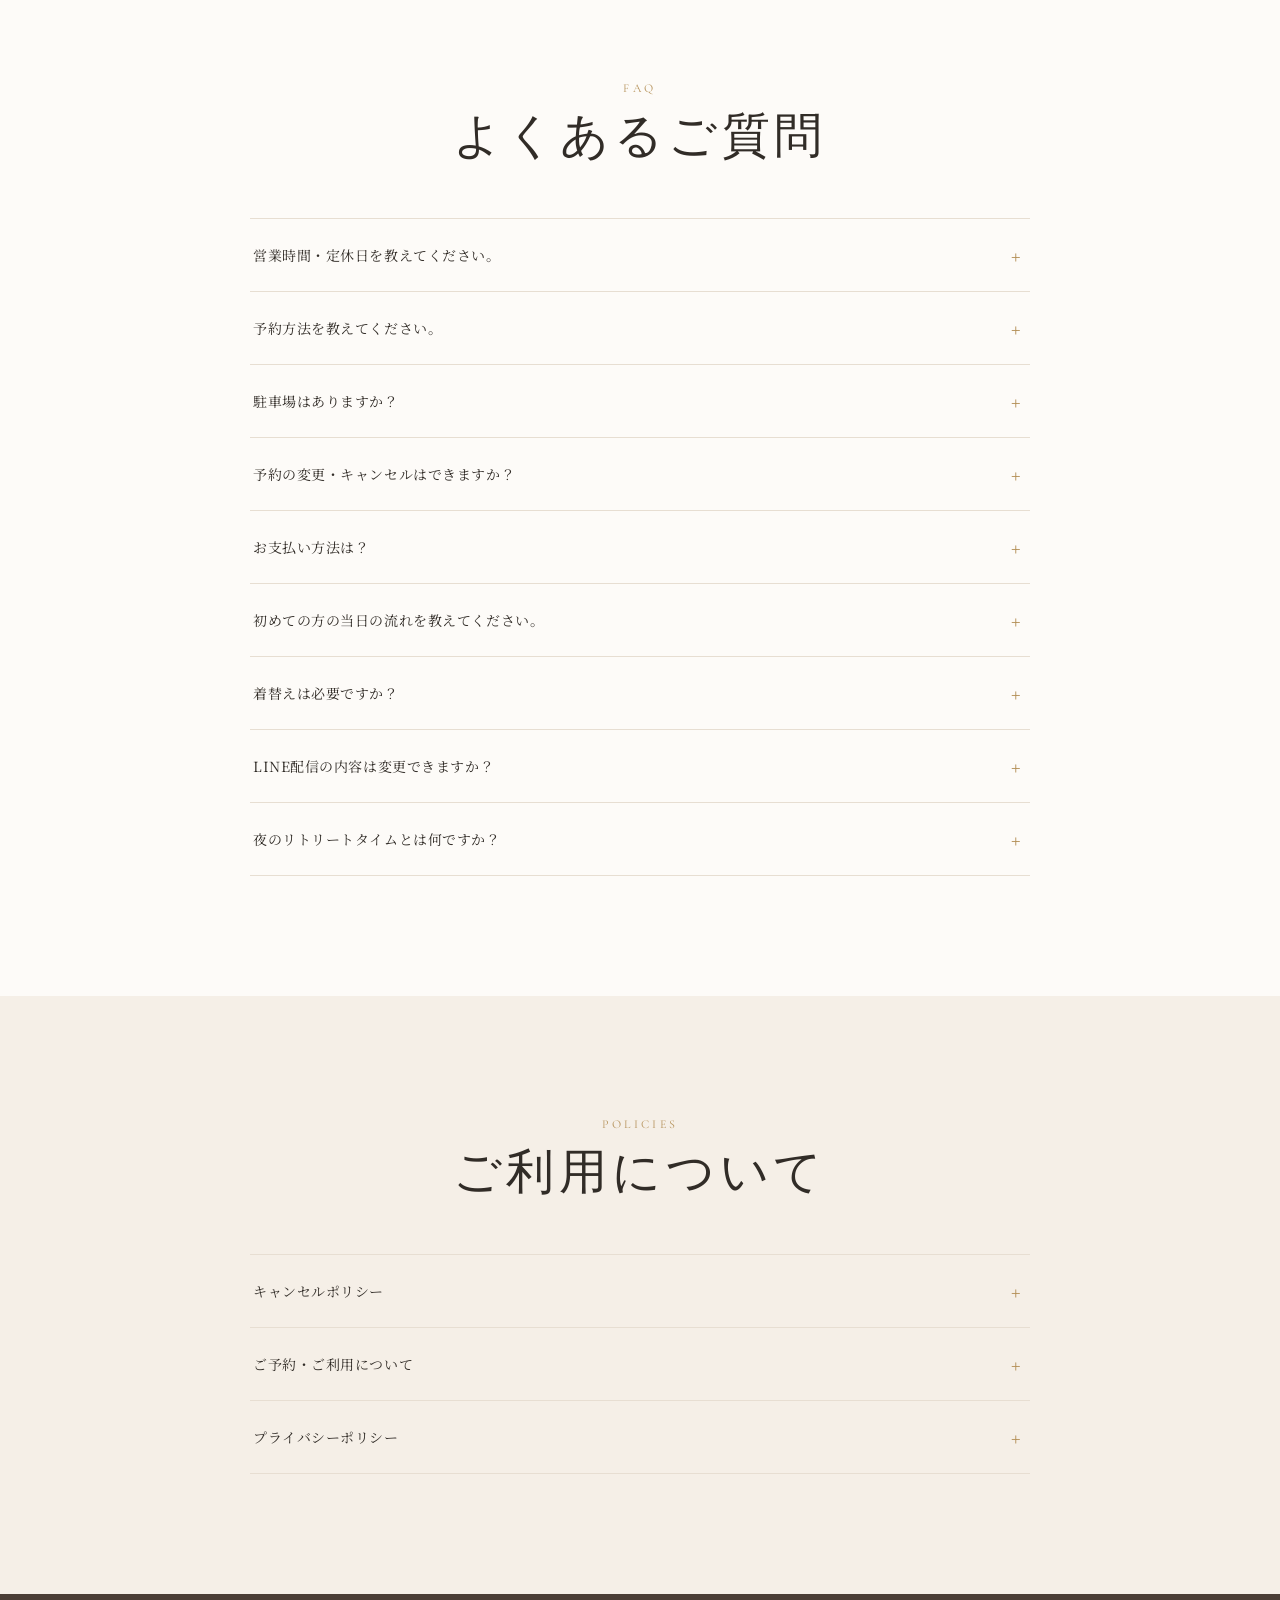
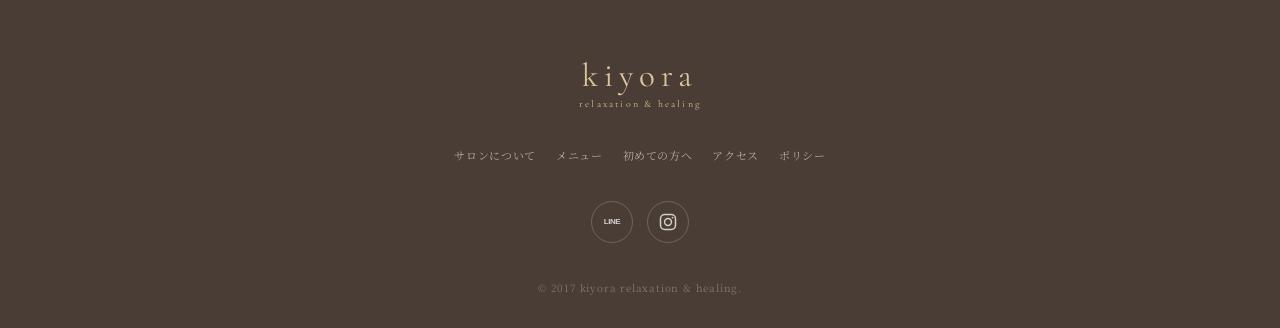
==== commit 25a092c1: "新サロンの駐車場からのご来店案内を追記" ====
--- a/index.html
+++ b/index.html
@@ -309,7 +309,7 @@
 <div class="visit-notes">
 <article>
 <h3>ご来店時のお願い</h3>
-<p>ご予約のお時間から施術開始となります。10分以上前に到着された場合は、5分前までお車でお待ちください。ゆとりのある服装でお越しください。</p>
+<p>施術はご予約のお時間から始まります。サロンには5分前を目安にお越しください。10分以上早く到着された場合は、お車でお待ちください。12月19日からの新サロンは、駐車場から徒歩約1分です。途中に横断歩道がありますので、駐車後の移動時間も見込んでお越しください。施術を受けやすい、ゆとりのある服装でお越しください。</p>
 </article>
 <article>
 <h3>男性のお客様へ</h3>
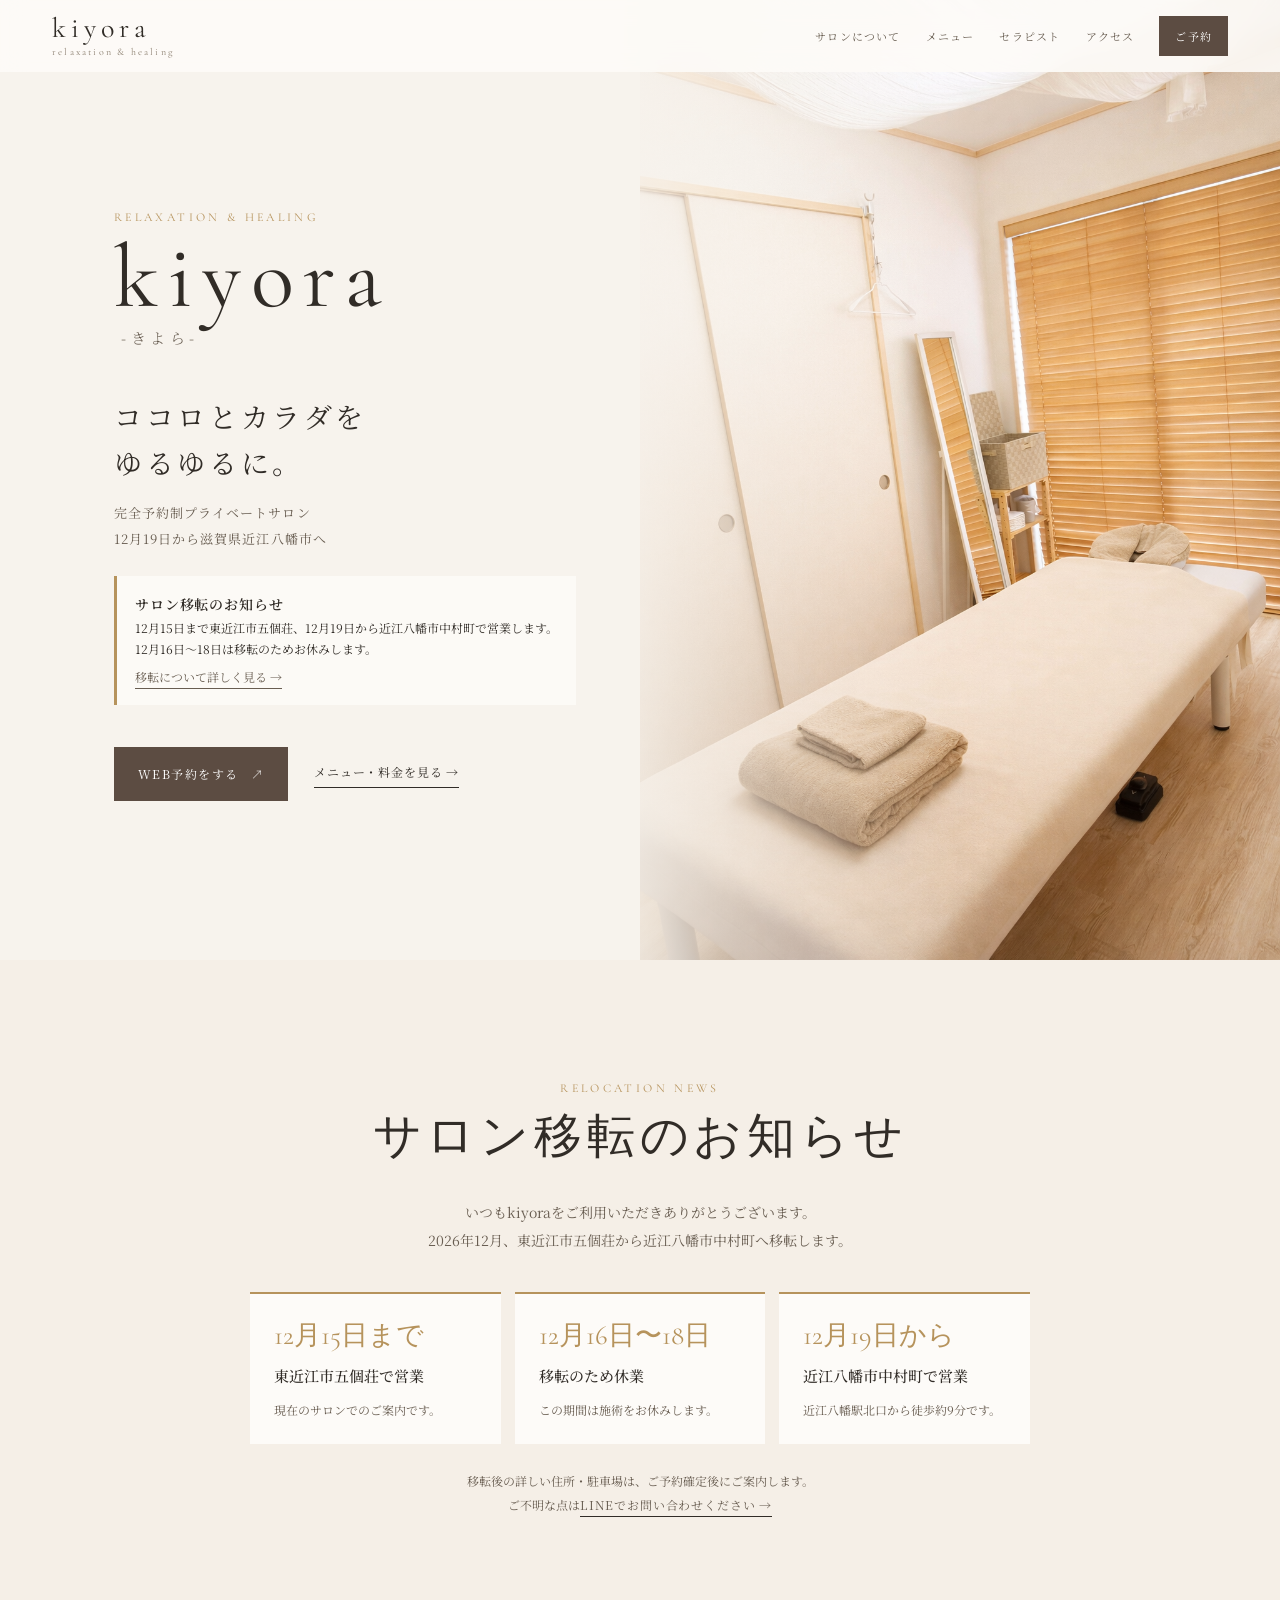
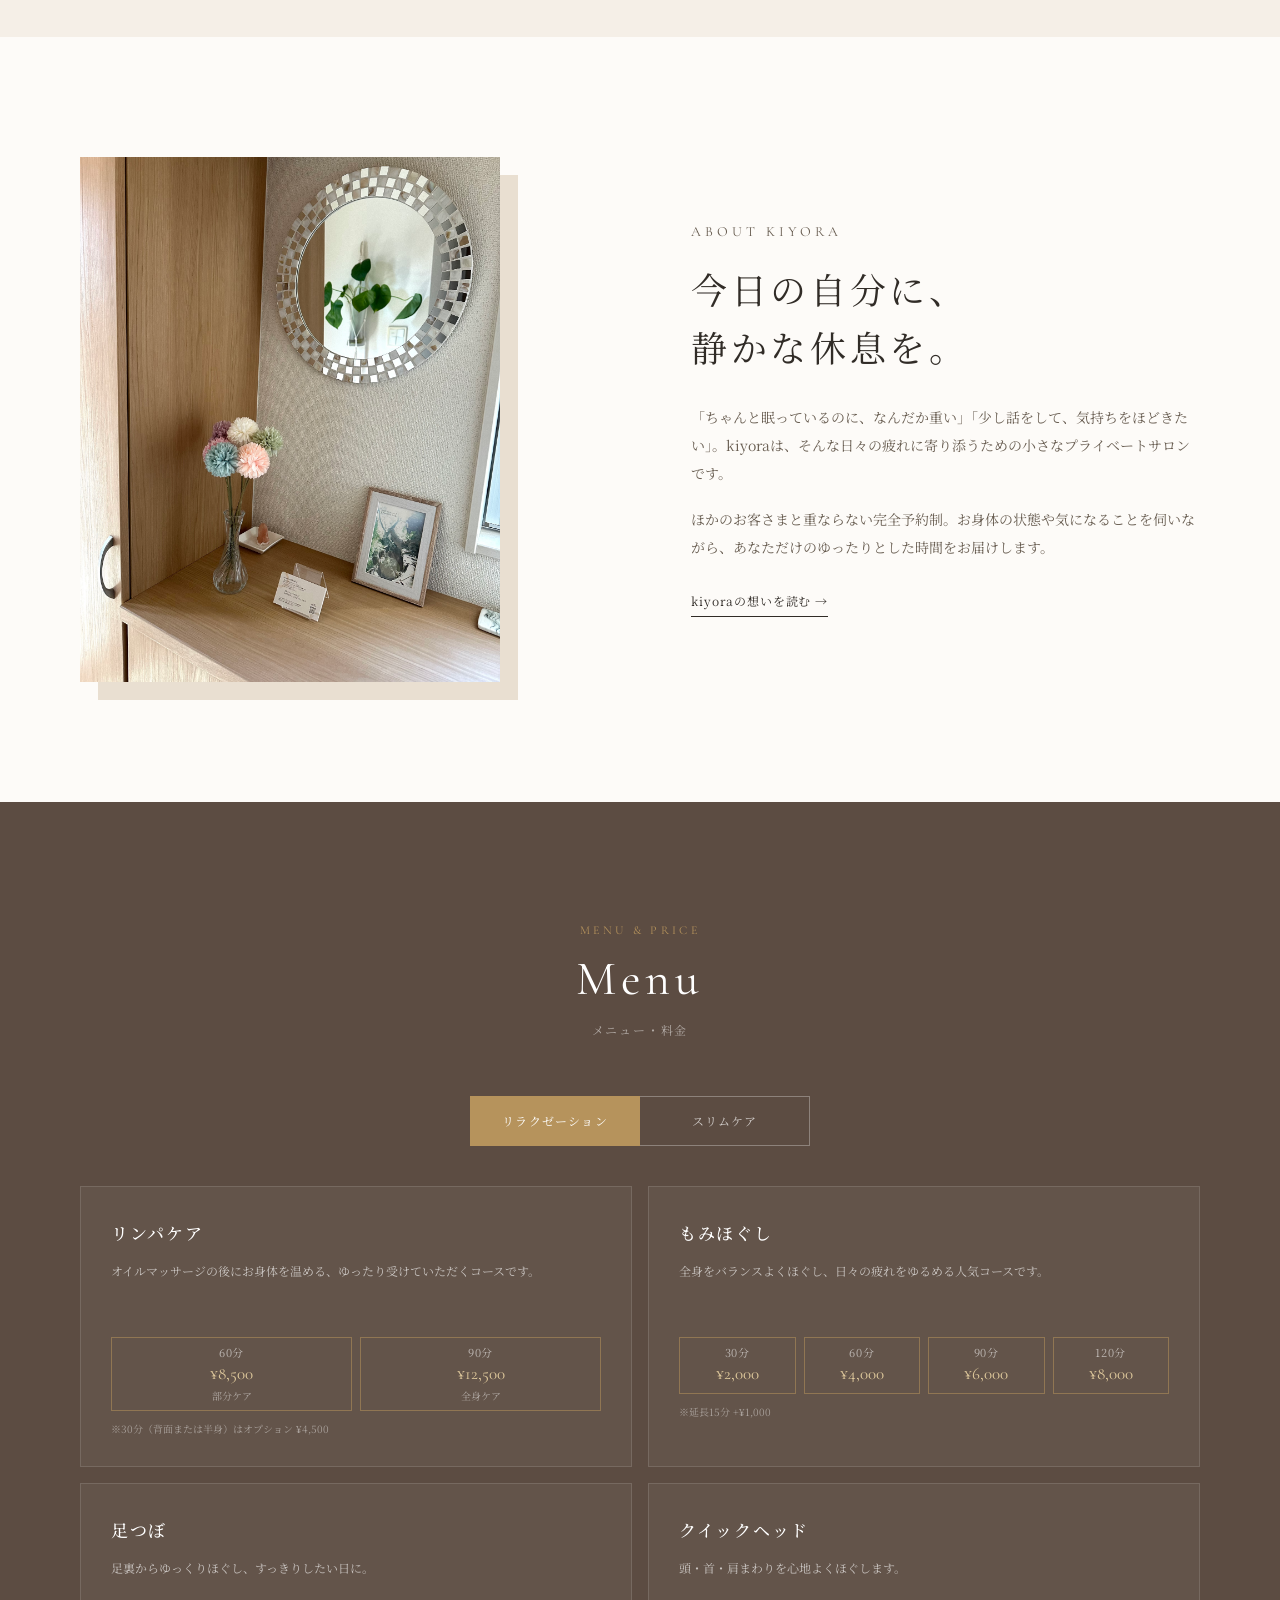
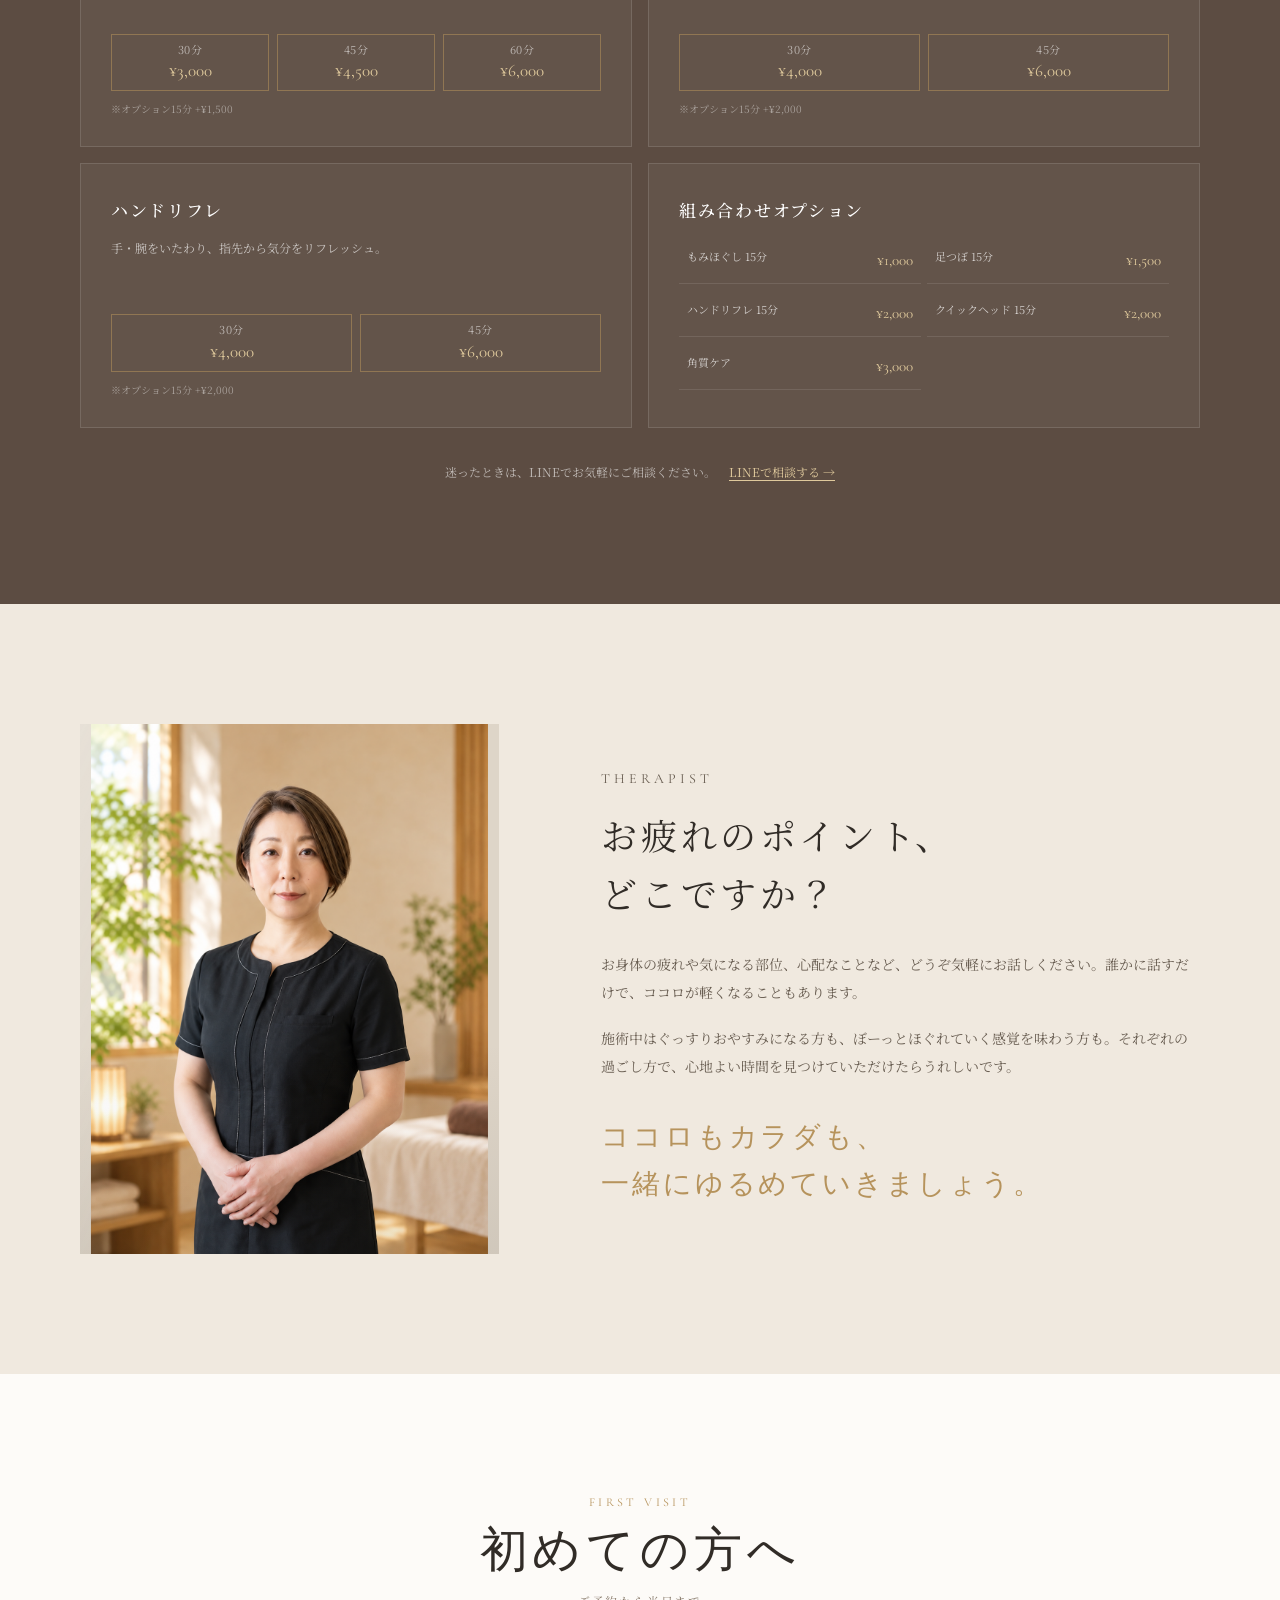
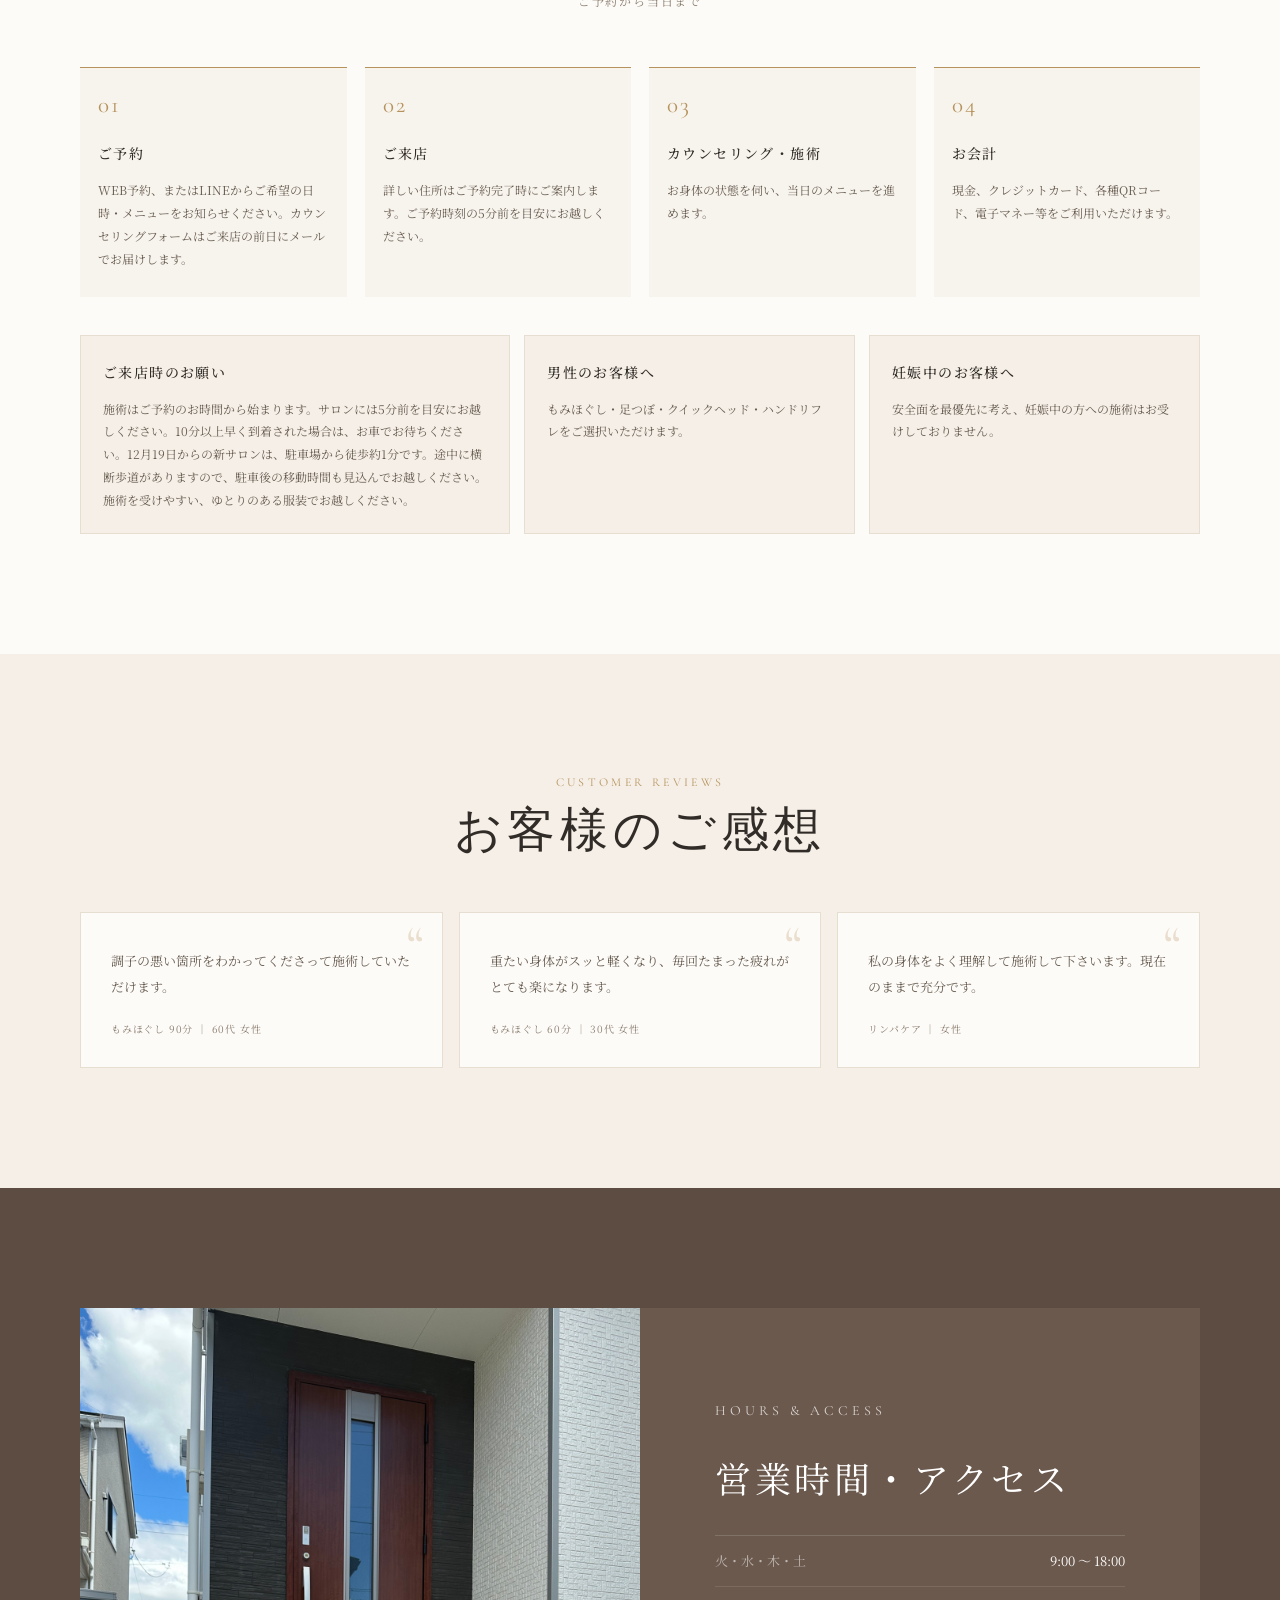
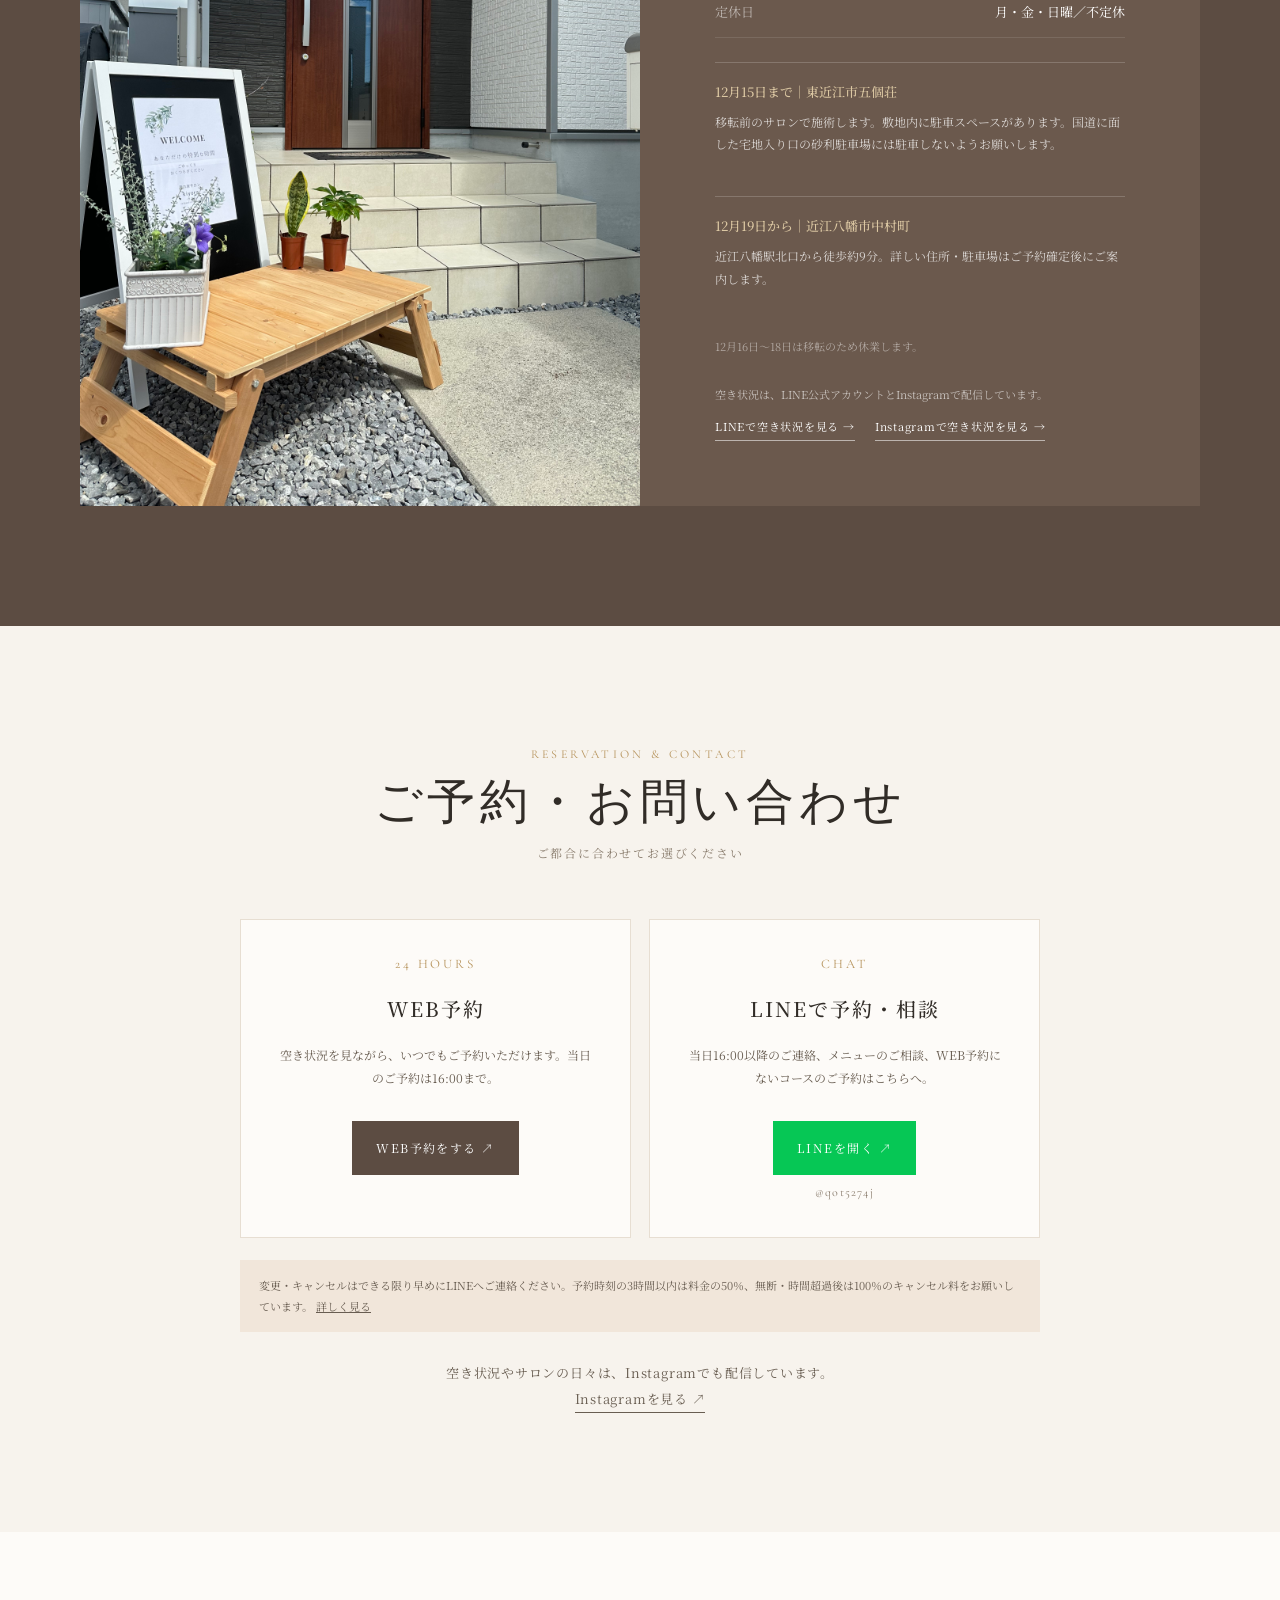
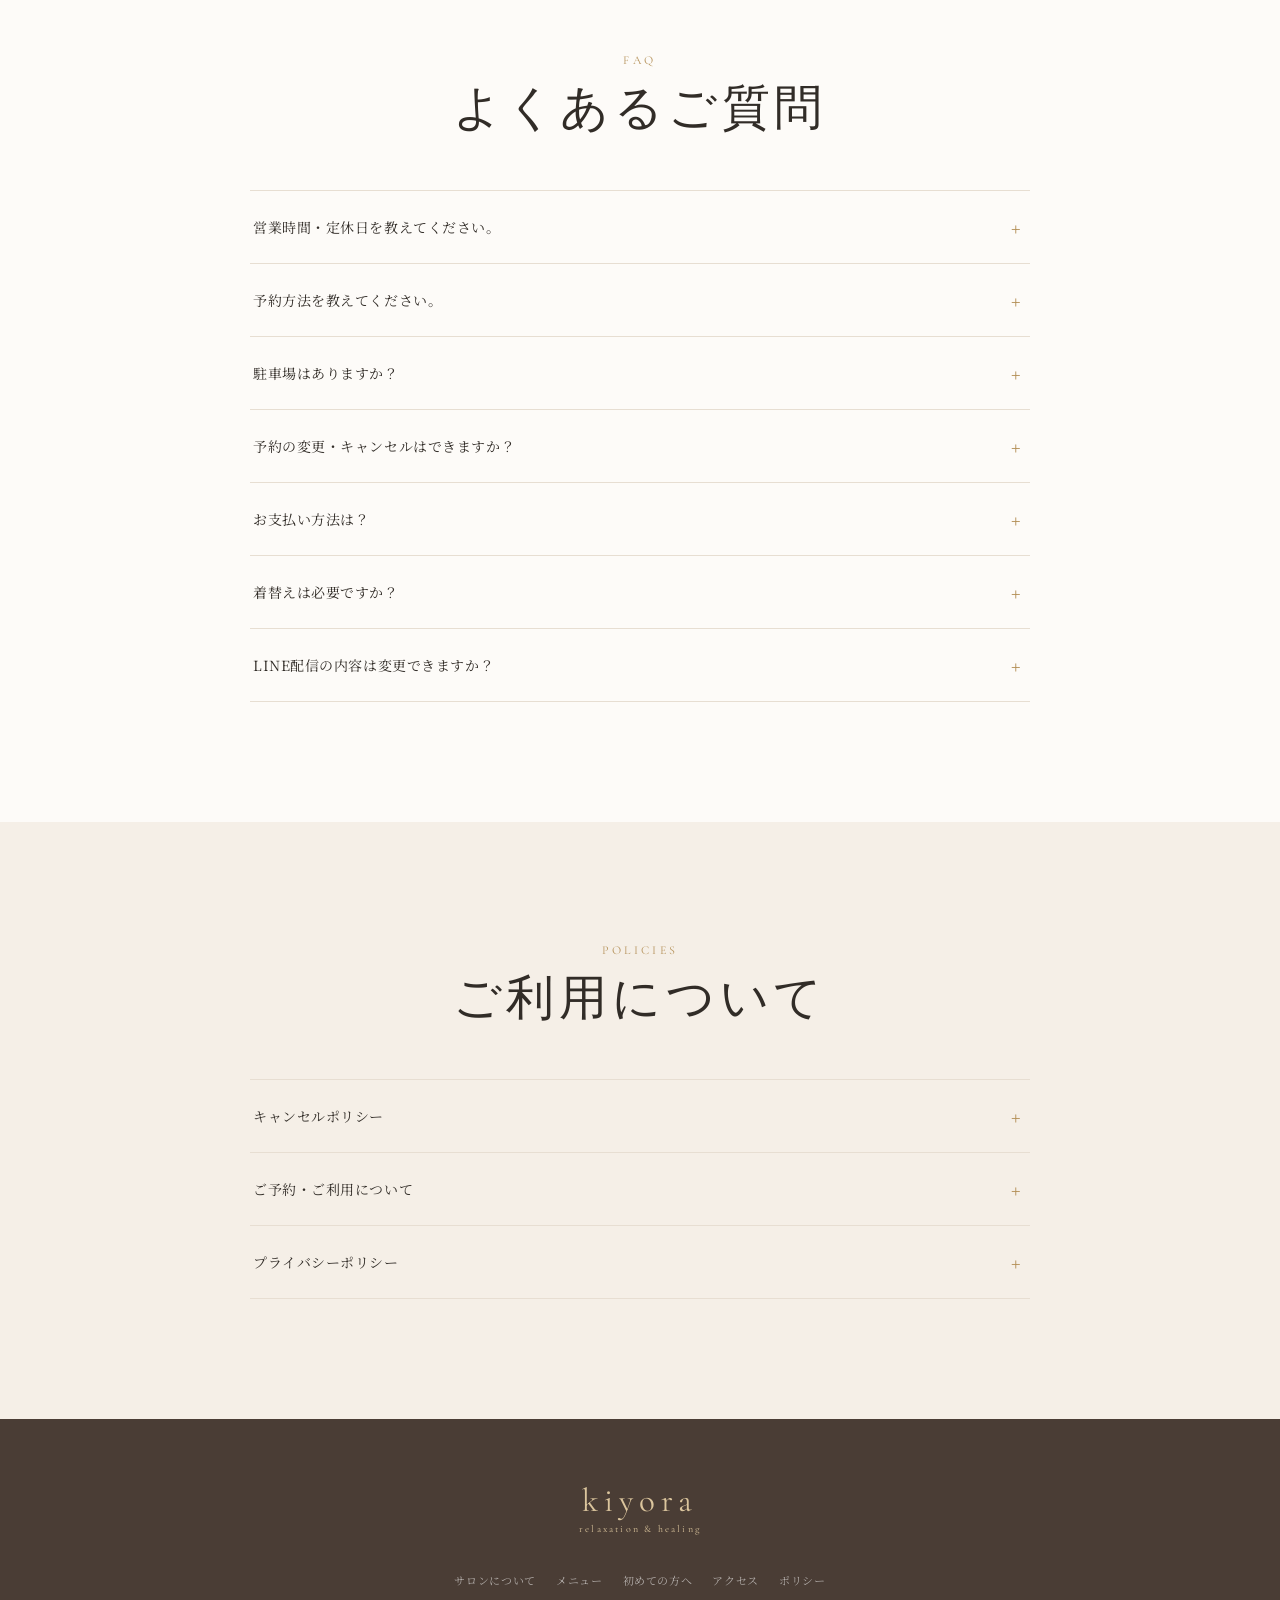
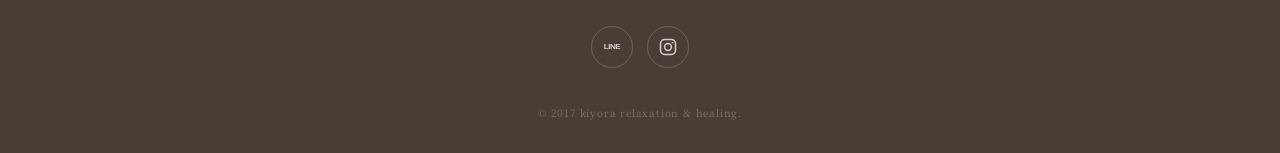
==== commit 47a24ee5: "定休日とFAQを現行のご案内に更新" ====
--- a/index.html
+++ b/index.html
@@ -45,7 +45,7 @@
 .access-photo-note{display:block;padding:8px 14px;background:rgba(0,0,0,.35);color:#fff;font-size:11px}
 @media(max-width:800px){.relocation-dates{grid-template-columns:1fr;gap:10px}.relocation-dates li{padding:18px}.relocation-teaser{margin-top:20px}}
 </style>
-<script type="application/ld+json">{"@context":"https://schema.org","@type":"HealthAndBeautyBusiness","name":"kiyora -きよら- relaxation & healing","url":"https://kiyora-relaxation.github.io/","image":"https://kiyora-relaxation.github.io/assets/images/ogp.jpg","description":"滋賀県東近江市五個荘の完全予約制プライベートリラクゼーションサロン。","address":{"@type":"PostalAddress","postalCode":"529-1444","addressRegion":"滋賀県","addressLocality":"東近江市五個荘","addressCountry":"JP"},"openingHoursSpecification":[{"@type":"OpeningHoursSpecification","dayOfWeek":["Tuesday","Wednesday","Thursday","Saturday"],"opens":"09:00","closes":"18:00"},{"@type":"OpeningHoursSpecification","dayOfWeek":["Monday","Sunday"],"opens":"19:30","closes":"21:00"}],"sameAs":["https://www.instagram.com/kiyora.relaxation.higashiomi/","https://lin.ee/B4hcPD2"],"priceRange":"¥2,000〜"}</script>
+<script type="application/ld+json">{"@context":"https://schema.org","@type":"HealthAndBeautyBusiness","name":"kiyora -きよら- relaxation & healing","url":"https://kiyora-relaxation.github.io/","image":"https://kiyora-relaxation.github.io/assets/images/ogp.jpg","description":"滋賀県東近江市五個荘の完全予約制プライベートリラクゼーションサロン。","address":{"@type":"PostalAddress","postalCode":"529-1444","addressRegion":"滋賀県","addressLocality":"東近江市五個荘","addressCountry":"JP"},"openingHoursSpecification":[{"@type":"OpeningHoursSpecification","dayOfWeek":["Tuesday","Wednesday","Thursday","Saturday"],"opens":"09:00","closes":"18:00"}],"sameAs":["https://www.instagram.com/kiyora.relaxation.higashiomi/","https://lin.ee/B4hcPD2"],"priceRange":"¥2,000〜"}</script>
 </head>
 <body>
 <a class="skip-link" href="#main">本文へ移動</a>
@@ -288,7 +288,7 @@
 <li class="reveal">
 <span>01</span>
 <h3>ご予約</h3>
-<p>WEB予約、またはLINEからご希望の日時・メニューをお知らせください。</p>
+<p>WEB予約、またはLINEからご希望の日時・メニューをお知らせください。カウンセリングフォームはご来店の前日にメールでお届けします。</p>
 </li>
 <li class="reveal">
 <span>02</span>
@@ -362,12 +362,8 @@
 <dd>9:00 〜 18:00</dd>
 </div>
 <div>
-<dt>月・日</dt>
-<dd>19:30 〜 21:00</dd>
-</div>
-<div>
 <dt>定休日</dt>
-<dd>金曜・不定休</dd>
+<dd>月・金・日曜／不定休</dd>
 </div>
 </dl>
 <div class="access-location">
@@ -425,7 +421,7 @@
 <b aria-hidden="true">+</b>
 </button>
 <div class="accordion-body" id="faq-hours" hidden>
-<p>火・水・木・土は9:00〜18:00、月・日は19:30〜21:00です。金曜は定休日です。そのほかの定休日は<a href="https://kiyora-yoyaku.pages.dev" target="_blank" rel="noopener">営業日カレンダー</a>をご確認ください。</p>
+<p>火・水・木・土は9:00〜18:00です。月・金・日曜は定休日です。不定休もありますので、<a href="https://kiyora-yoyaku.pages.dev" target="_blank" rel="noopener">営業日カレンダー</a>をご確認ください。</p>
 </div>
 </article>
 <article class="accordion-item">
@@ -465,15 +461,6 @@
 </div>
 </article>
 <article class="accordion-item">
-<button class="accordion-trigger" type="button" aria-expanded="false" aria-controls="faq-first">
-<span>初めての方の当日の流れを教えてください。</span>
-<b aria-hidden="true">+</b>
-</button>
-<div class="accordion-body" id="faq-first" hidden>
-<p>ご来店後、まずカウンセリングフォームにご入力いただきます。その後、ご希望のメニューを施術し、最後にお会計となります。初めての方もお気軽にどうぞ。</p>
-</div>
-</article>
-<article class="accordion-item">
 <button class="accordion-trigger" type="button" aria-expanded="false" aria-controls="faq-clothes">
 <span>着替えは必要ですか？</span>
 <b aria-hidden="true">+</b>
@@ -488,24 +475,14 @@
 <b aria-hidden="true">+</b>
 </button>
 <div class="accordion-body" id="faq-line" hidden>
-<p>はい、アンケートにお答えいただくことで変更できます。以下の5つからお選びください。</p>
+<p>はい、アンケートにお答えいただくことで変更できます。以下の4つからお選びください。</p>
 <ul style="margin:0 0 12px;padding-left:1.4em;list-style:disc">
 <li>営業日カレンダー・今週の空き状況<small style="font-size:.9em;opacity:.75;margin-left:.3em">（登録直後の初期設定）</small></li>
 <li>【昼】本日の空き状況 ― 営業日ごとに当日の空き状況をお届け</li>
-<li>【夜】夜リト開催情報 ― 夜のリトリートタイムの開催日をお届け</li>
 <li>【○】全て配信 ― すべての配信をまとめてお届け</li>
 <li>【×】全て不要 ― 必要なときだけご自身で確認したい方向けに</li>
 </ul>
 <p>▶ <a href="https://liff.line.me/2006296703-0JEyE7ER?unique_key=qZpY8r&amp;ts=1794024387" target="_blank" rel="noopener">変更はこちらのアンケートから</a></p>
-</div>
-</article>
-<article class="accordion-item">
-<button class="accordion-trigger" type="button" aria-expanded="false" aria-controls="faq-retreat">
-<span>夜のリトリートタイムとは何ですか？</span>
-<b aria-hidden="true">+</b>
-</button>
-<div class="accordion-body" id="faq-retreat" hidden>
-<p>月・日曜日の19:30〜21:00に設けている、おひとり様限定のリフレッシュタイムです。お仕事帰りや眠りにつく前にゆったりお過ごしいただけます。</p>
 </div>
 </article>
 </div>
